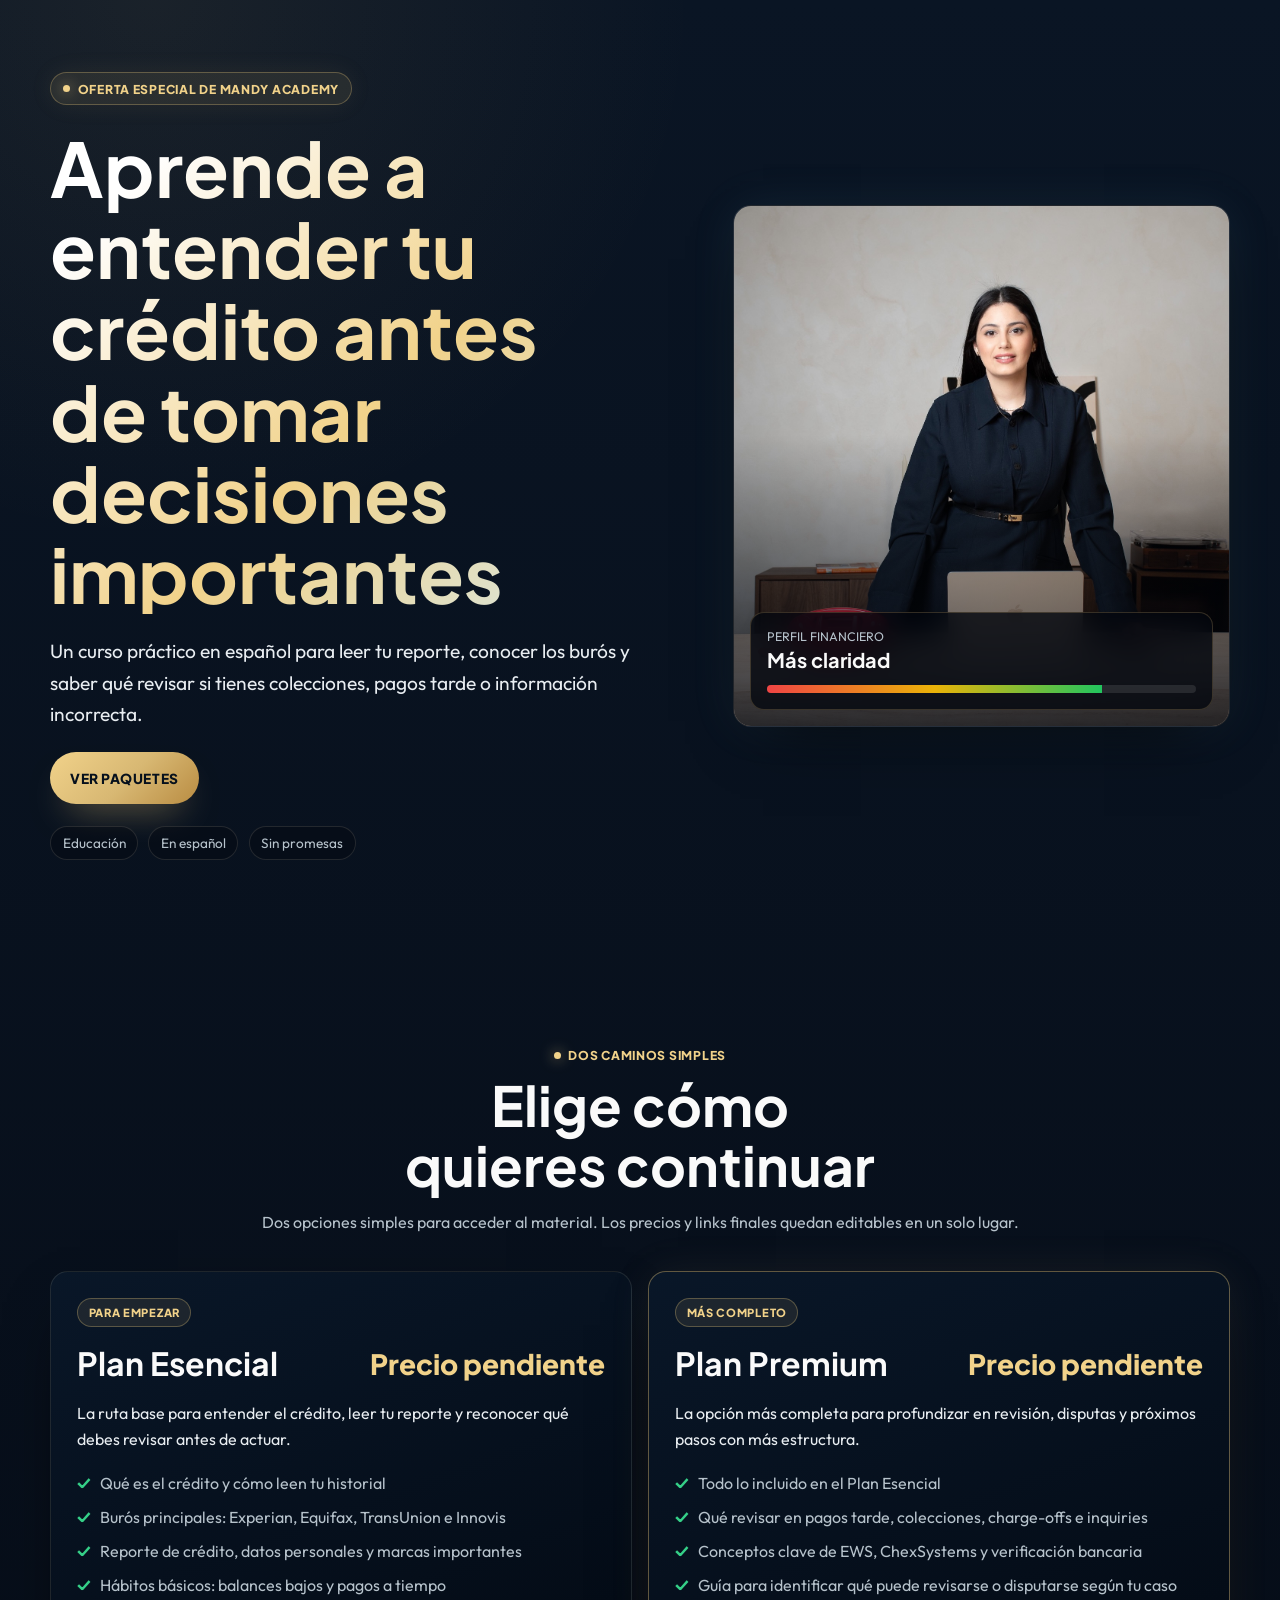
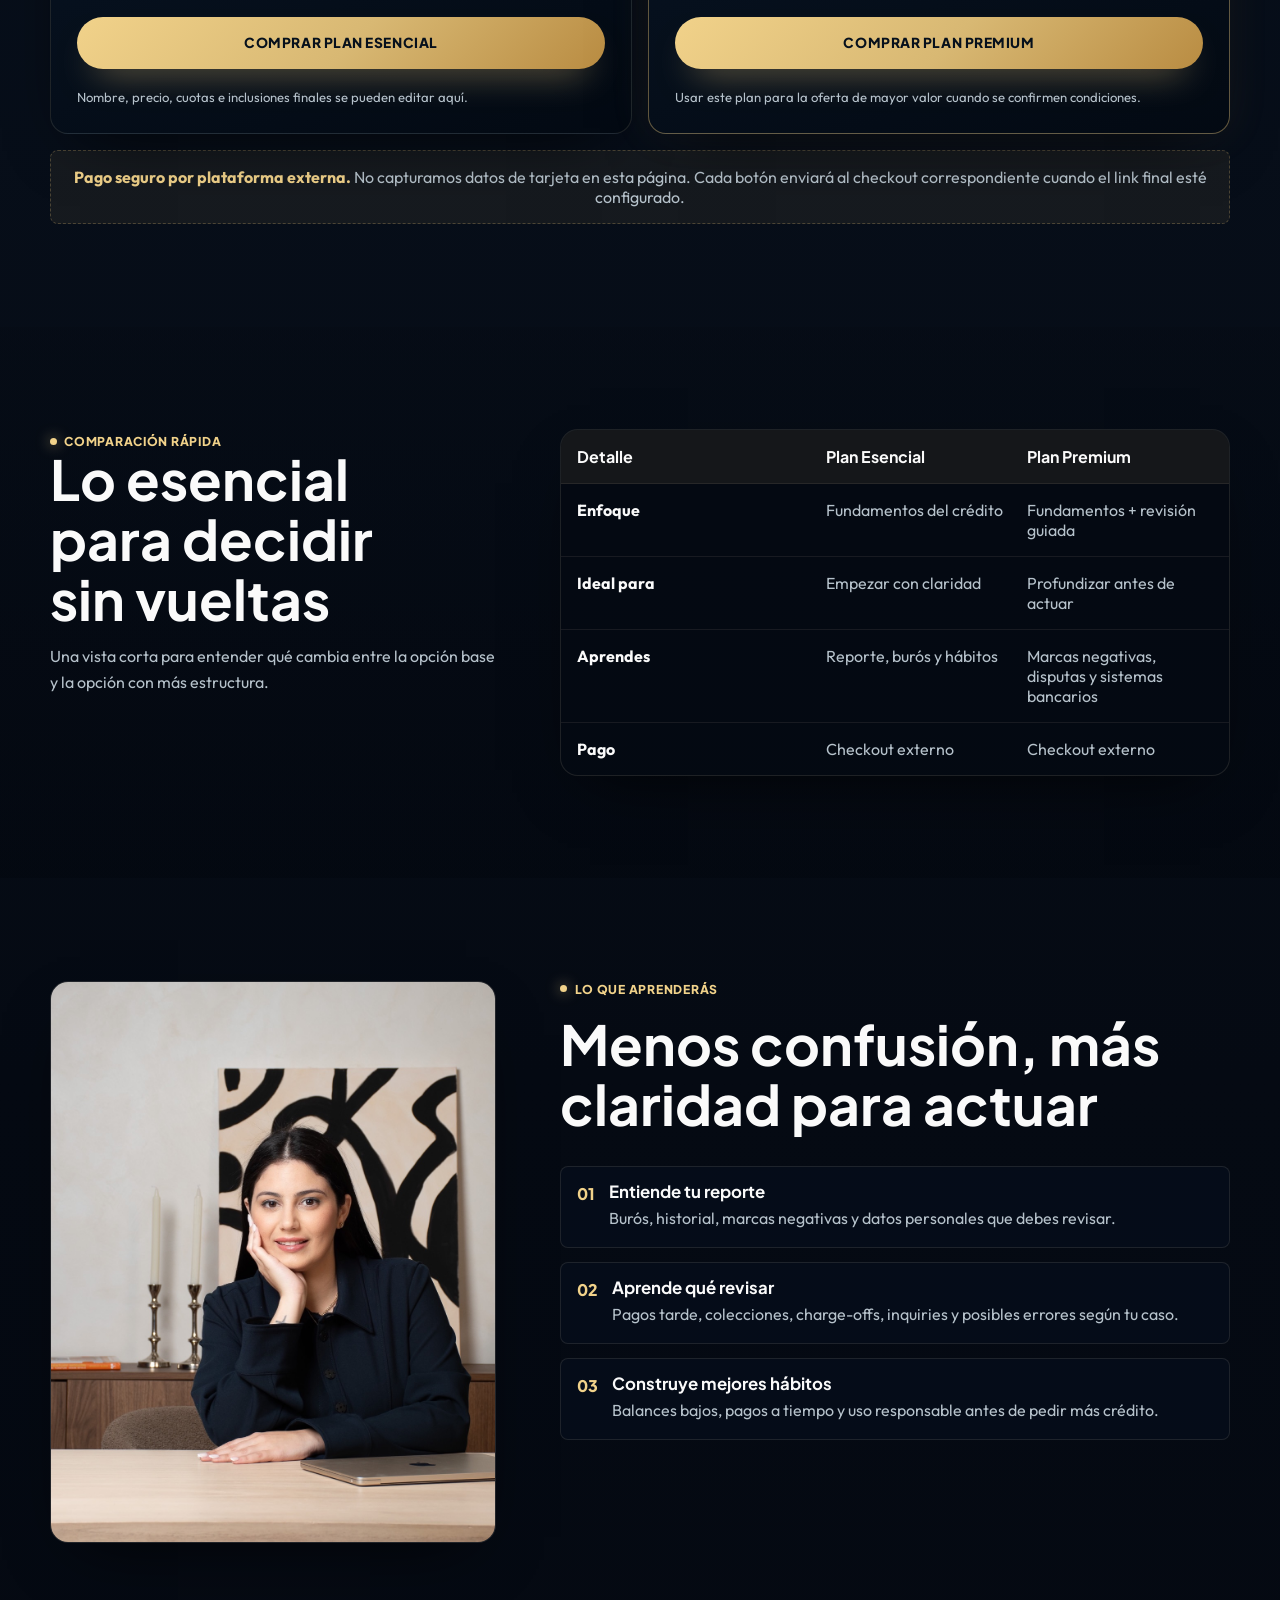
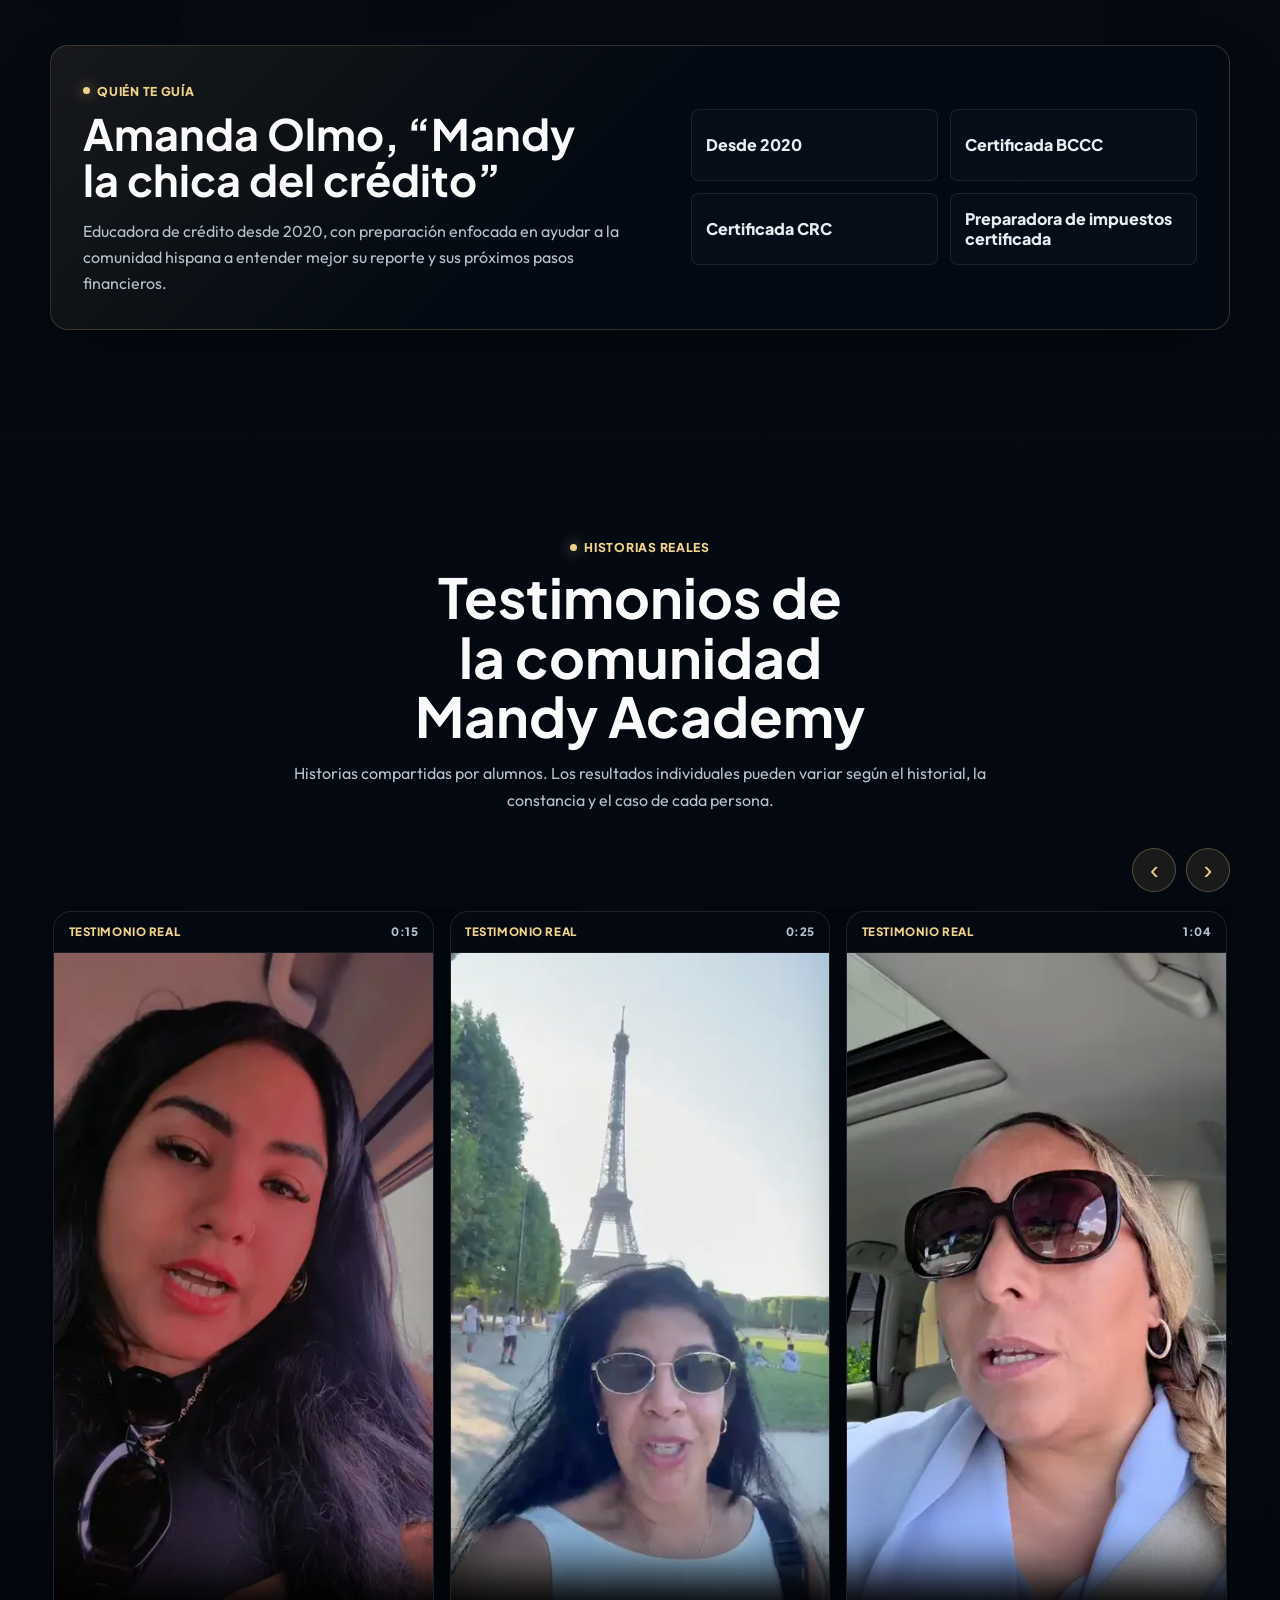
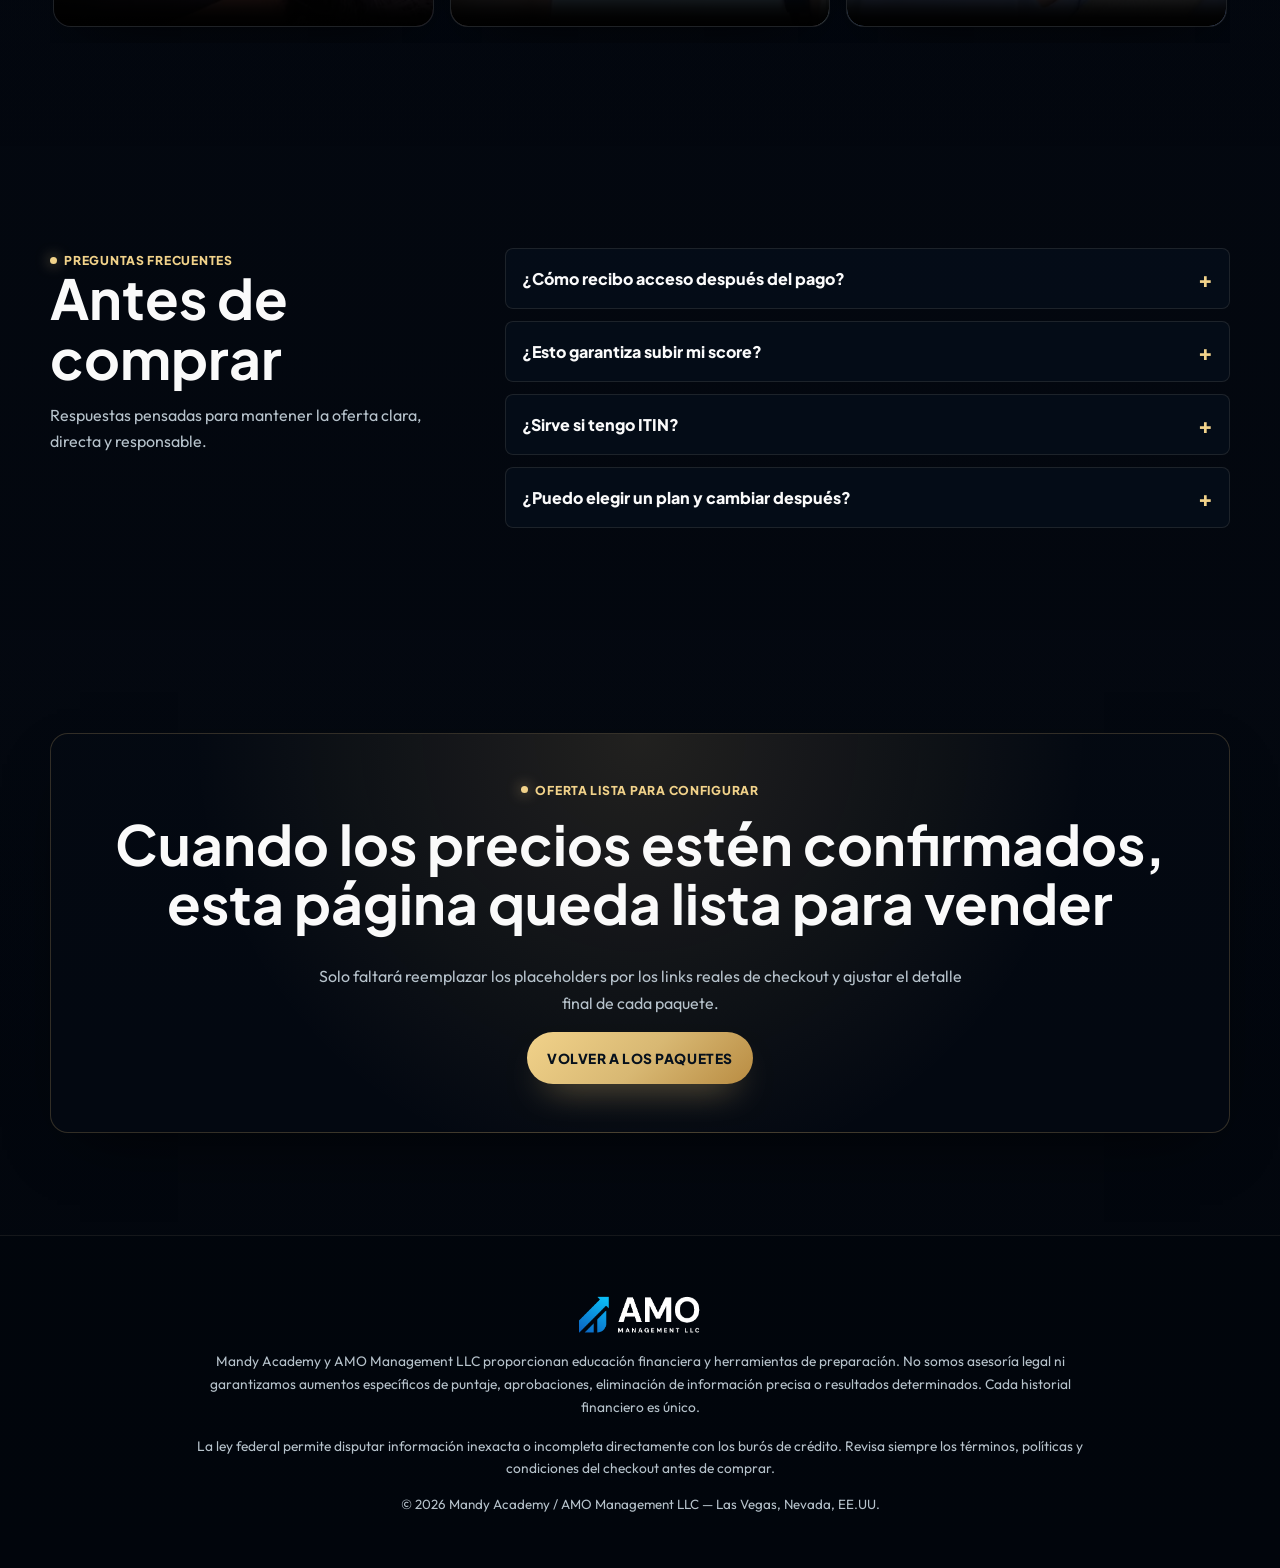
==== index.html @ cd05dd77 "Initial offers landing" ====
<!DOCTYPE html>
<html lang="es">
<head>
  <meta charset="UTF-8">
  <meta name="viewport" content="width=device-width, initial-scale=1.0">
  <title>Amo Ofertas | Paquetes de Mandy Academy</title>
  <meta name="description" content="Aprende a entender tu crédito, leer tu reporte y tomar mejores decisiones antes de actuar con Mandy Academy.">
  <meta name="robots" content="index, follow">
  <meta property="og:title" content="Amo Ofertas | Mandy Academy">
  <meta property="og:description" content="Curso práctico en español para entender reportes, burós y qué revisar en tu crédito.">
  <meta property="og:type" content="website">
  <meta property="og:image" content="assets/hero-real.jpeg">
  <link rel="icon" type="image/png" href="assets/logo.png">
  <link rel="preconnect" href="https://fonts.googleapis.com">
  <link rel="preconnect" href="https://fonts.gstatic.com" crossorigin>
  <link href="https://fonts.googleapis.com/css2?family=Plus+Jakarta+Sans:wght@500;600;700;800&family=Outfit:wght@400;500;600;700&display=swap" rel="stylesheet">
  <link rel="stylesheet" href="css/styles.css">
</head>
<body>
  <main id="top">
    <section class="hero-section" aria-labelledby="hero-title">
      <div class="hero-bg" aria-hidden="true"></div>
      <div class="container hero-grid">
        <div class="hero-copy">
          <span class="eyebrow">Oferta especial de Mandy Academy</span>
          <h1 id="hero-title">Aprende a entender tu crédito antes de tomar decisiones importantes</h1>
          <p class="hero-lede">
            Un curso práctico en español para leer tu reporte, conocer los burós y saber qué revisar si tienes colecciones, pagos tarde o información incorrecta.
          </p>
          <div class="hero-actions">
            <button class="btn btn-primary" type="button" data-scroll-offers>Ver paquetes</button>
          </div>
          <ul class="trust-list" aria-label="Puntos de confianza">
            <li>Educación</li>
            <li>En español</li>
            <li>Sin promesas</li>
          </ul>
        </div>

        <div class="hero-visual" aria-label="Visual principal de Amo Ofertas">
          <img src="assets/hero-real.jpeg" alt="Imagen principal de Amo Ofertas" width="1920" height="1080" decoding="async" fetchpriority="high">
          <div class="score-card" aria-hidden="true">
            <span>Perfil financiero</span>
            <strong>Más claridad</strong>
            <div class="score-meter"><span></span></div>
          </div>
        </div>
      </div>
    </section>

    <section class="offers-section" id="paquetes" aria-labelledby="offers-title">
      <div class="container">
        <div class="section-heading">
          <span class="section-tag">Dos caminos simples</span>
          <h2 id="offers-title">Elige cómo quieres continuar</h2>
          <p>Dos opciones simples para acceder al material. Los precios y links finales quedan editables en un solo lugar.</p>
        </div>

        <div class="offer-grid" id="offer-grid" aria-live="polite"></div>

        <div class="checkout-note" role="note">
          <strong>Pago seguro por plataforma externa.</strong>
          No capturamos datos de tarjeta en esta página. Cada botón enviará al checkout correspondiente cuando el link final esté configurado.
        </div>
      </div>
    </section>

    <section class="comparison-section" aria-labelledby="comparison-title">
      <div class="container comparison-grid">
        <div>
          <span class="section-tag">Comparación rápida</span>
          <h2 id="comparison-title">Lo esencial para decidir sin vueltas</h2>
          <p>
            Una vista corta para entender qué cambia entre la opción base y la opción con más estructura.
          </p>
        </div>
        <div class="comparison-card" id="comparison-card"></div>
      </div>
    </section>

    <section class="benefits-section" aria-labelledby="benefits-title">
      <div class="container benefits-grid">
        <div class="benefits-media">
          <img src="assets/support-real.jpeg" alt="Imagen de apoyo para la experiencia de Mandy Academy" width="1920" height="1080" loading="lazy" decoding="async">
        </div>
        <div class="benefits-copy">
          <span class="section-tag">Lo que aprenderás</span>
          <h2 id="benefits-title">Menos confusión, más claridad para actuar</h2>
          <div class="benefit-list">
            <article>
              <span>01</span>
              <h3>Entiende tu reporte</h3>
              <p>Burós, historial, marcas negativas y datos personales que debes revisar.</p>
            </article>
            <article>
              <span>02</span>
              <h3>Aprende qué revisar</h3>
              <p>Pagos tarde, colecciones, charge-offs, inquiries y posibles errores según tu caso.</p>
            </article>
            <article>
              <span>03</span>
              <h3>Construye mejores hábitos</h3>
              <p>Balances bajos, pagos a tiempo y uso responsable antes de pedir más crédito.</p>
            </article>
          </div>
        </div>
      </div>
    </section>

    <section class="authority-section" aria-labelledby="authority-title">
      <div class="container authority-card">
        <div>
          <span class="section-tag">Quién te guía</span>
          <h2 id="authority-title">Amanda Olmo, “Mandy la chica del crédito”</h2>
          <p>Educadora de crédito desde 2020, con preparación enfocada en ayudar a la comunidad hispana a entender mejor su reporte y sus próximos pasos financieros.</p>
        </div>
        <div class="authority-points" aria-label="Credenciales de Amanda Olmo">
          <span>Desde 2020</span>
          <span>Certificada BCCC</span>
          <span>Certificada CRC</span>
          <span>Preparadora de impuestos certificada</span>
        </div>
      </div>
    </section>

    <section class="testimonials-section" id="testimonios" aria-labelledby="testimonials-title">
      <div class="container">
        <div class="section-heading">
          <span class="section-tag">Historias reales</span>
          <h2 id="testimonials-title">Testimonios de la comunidad Mandy Academy</h2>
          <p>Historias compartidas por alumnos. Los resultados individuales pueden variar según el historial, la constancia y el caso de cada persona.</p>
        </div>

        <div class="testimonials-shell">
          <div class="carousel-controls" aria-label="Controles del carrusel de testimonios">
            <button class="carousel-btn" type="button" data-carousel-prev aria-label="Testimonio anterior">‹</button>
            <button class="carousel-btn" type="button" data-carousel-next aria-label="Testimonio siguiente">›</button>
          </div>

          <div class="video-carousel" data-video-carousel tabindex="0" aria-label="Carrusel de testimonios en video">
            <article class="video-card">
              <div class="video-meta">
                <span>Testimonio real</span>
                <small>0:15</small>
              </div>
              <video data-testimonial-video controls playsinline preload="none" poster="assets/testimonio-horizontal.webp" aria-label="Reproducir testimonio real de Mandy Academy">
                <source src="assets/testimonio-horizontal.mp4" type="video/mp4">
              </video>
            </article>

            <article class="video-card">
              <div class="video-meta">
                <span>Testimonio real</span>
                <small>0:25</small>
              </div>
              <video data-testimonial-video controls playsinline preload="none" poster="assets/testimonio-vertical-1.webp" aria-label="Reproducir testimonio real de Mandy Academy">
                <source src="assets/testimonio-vertical-1.mp4" type="video/mp4">
              </video>
            </article>

            <article class="video-card">
              <div class="video-meta">
                <span>Testimonio real</span>
                <small>1:04</small>
              </div>
              <video data-testimonial-video controls playsinline preload="none" poster="assets/testimonio-vertical-2.webp" aria-label="Reproducir testimonio real de Mandy Academy">
                <source src="assets/testimonio-vertical-2.mp4" type="video/mp4">
              </video>
            </article>

            <article class="video-card">
              <div class="video-meta">
                <span>Testimonio real</span>
                <small>1:01</small>
              </div>
              <video data-testimonial-video controls playsinline preload="none" poster="assets/testimonio-curso-basico.jpg" aria-label="Reproducir testimonio real de Mandy Academy">
                <source src="assets/testimonio-curso-basico.mp4" type="video/mp4">
              </video>
            </article>
          </div>
        </div>
      </div>
    </section>

    <section class="faq-section" aria-labelledby="faq-title">
      <div class="container faq-grid">
        <div>
          <span class="section-tag">Preguntas frecuentes</span>
          <h2 id="faq-title">Antes de comprar</h2>
          <p>Respuestas pensadas para mantener la oferta clara, directa y responsable.</p>
        </div>

        <div class="accordion" id="faq-accordion">
          <article class="accordion-item">
            <button class="accordion-trigger" type="button" aria-expanded="false">
              ¿Cómo recibo acceso después del pago?
              <span aria-hidden="true">+</span>
            </button>
            <div class="accordion-panel">
              <p>El checkout externo debe entregar las instrucciones de acceso o activar el flujo de seguimiento configurado por el equipo de Mandy Academy.</p>
            </div>
          </article>

          <article class="accordion-item">
            <button class="accordion-trigger" type="button" aria-expanded="false">
              ¿Esto garantiza subir mi score?
              <span aria-hidden="true">+</span>
            </button>
            <div class="accordion-panel">
              <p>No. Mandy Academy ofrece educación financiera y herramientas de preparación. No se garantizan aumentos de puntaje ni resultados específicos.</p>
            </div>
          </article>

          <article class="accordion-item">
            <button class="accordion-trigger" type="button" aria-expanded="false">
              ¿Sirve si tengo ITIN?
              <span aria-hidden="true">+</span>
            </button>
            <div class="accordion-panel">
              <p>El contenido puede orientar a personas que usan ITIN o están construyendo historial, siempre desde una perspectiva educativa y según su situación individual.</p>
            </div>
          </article>

          <article class="accordion-item">
            <button class="accordion-trigger" type="button" aria-expanded="false">
              ¿Puedo elegir un plan y cambiar después?
              <span aria-hidden="true">+</span>
            </button>
            <div class="accordion-panel">
              <p>La política final dependerá de las condiciones comerciales que defina Mandy Academy para cada paquete y checkout.</p>
            </div>
          </article>
        </div>
      </div>
    </section>

    <section class="final-cta-section" aria-labelledby="final-cta-title">
      <div class="container final-cta-card">
        <span class="section-tag">Oferta lista para configurar</span>
        <h2 id="final-cta-title">Cuando los precios estén confirmados, esta página queda lista para vender</h2>
        <p>Solo faltará reemplazar los placeholders por los links reales de checkout y ajustar el detalle final de cada paquete.</p>
        <button class="btn btn-primary" type="button" data-scroll-offers>Volver a los paquetes</button>
      </div>
    </section>
  </main>

  <footer class="site-footer">
    <div class="container footer-grid">
      <img src="assets/logo.png" alt="Mandy Academy" width="120" height="42">
      <p>
        Mandy Academy y AMO Management LLC proporcionan educación financiera y herramientas de preparación. No somos asesoría legal ni garantizamos aumentos específicos de puntaje, aprobaciones, eliminación de información precisa o resultados determinados. Cada historial financiero es único.
      </p>
      <p>
        La ley federal permite disputar información inexacta o incompleta directamente con los burós de crédito. Revisa siempre los términos, políticas y condiciones del checkout antes de comprar.
      </p>
      <small>© 2026 Mandy Academy / AMO Management LLC — Las Vegas, Nevada, EE.UU.</small>
    </div>
  </footer>

  <div class="toast" id="checkout-toast" role="status" aria-live="polite" hidden></div>

  <div class="sticky-cta" aria-label="Acceso rapido a paquetes">
    <button class="btn btn-primary" type="button" data-scroll-offers>Ver paquetes</button>
  </div>

  <script src="js/app.js"></script>
</body>
</html>
---- css/styles.css ----
:root {
  --bg-deep: #050a13;
  --bg-darker: #02060d;
  --bg-warm: #0a1524;
  --card: rgba(7, 16, 29, 0.76);
  --card-strong: rgba(5, 10, 19, 0.92);
  --line: rgba(245, 230, 200, 0.11);
  --line-strong: rgba(216, 184, 115, 0.33);
  --gold: #d8b873;
  --gold-bright: #f1d28a;
  --cyan: #8fd8e8;
  --green: #35d088;
  --text: #fafafa;
  --muted: #b6c2cb;
  --soft: #e8edf1;
  --danger: #ef4444;
  --font-headings: "Plus Jakarta Sans", sans-serif;
  --font-body: "Outfit", "Plus Jakarta Sans", sans-serif;
  --shadow: 0 24px 64px -30px rgba(0, 0, 0, 0.86);
  --radius: 8px;
  --radius-lg: 18px;
}

*,
*::before,
*::after {
  box-sizing: border-box;
}

html {
  scroll-behavior: smooth;
  background: var(--bg-deep);
  color: var(--text);
  font-family: var(--font-body);
}

body {
  margin: 0;
  overflow-x: hidden;
  background:
    radial-gradient(circle at 12% 0%, rgba(216, 184, 115, 0.08), transparent 34rem),
    linear-gradient(180deg, var(--bg-warm) 0%, var(--bg-deep) 42%, var(--bg-darker) 100%);
}

body::before {
  content: "";
  position: fixed;
  inset: 0;
  z-index: -2;
  background-image:
    linear-gradient(rgba(245, 230, 200, 0.018) 1px, transparent 1px),
    linear-gradient(90deg, rgba(245, 230, 200, 0.012) 1px, transparent 1px);
  background-size: 56px 56px;
  opacity: 0.42;
  pointer-events: none;
}

img,
video {
  max-width: 100%;
}

img {
  display: block;
}

button,
a {
  -webkit-tap-highlight-color: transparent;
}

a {
  color: inherit;
  text-decoration: none;
}

p {
  color: var(--muted);
  line-height: 1.65;
  margin: 0;
}

h1,
h2,
h3 {
  font-family: var(--font-headings);
  letter-spacing: 0;
  line-height: 1.08;
  margin: 0;
  text-wrap: balance;
}

.container {
  width: min(100% - 2rem, 1180px);
  margin-inline: auto;
}

.hero-section {
  position: relative;
  min-height: 100svh;
  display: grid;
  align-items: center;
  padding: 4.5rem 0 5rem;
  overflow: hidden;
}

.hero-bg {
  position: absolute;
  inset: 0;
  z-index: -1;
  background:
    radial-gradient(circle at 22% 20%, rgba(46, 110, 145, 0.28), transparent 30rem),
    radial-gradient(circle at 84% 22%, rgba(216, 184, 115, 0.18), transparent 28rem),
    radial-gradient(circle at 55% 80%, rgba(143, 216, 232, 0.12), transparent 34rem);
}

.hero-grid {
  display: grid;
  grid-template-columns: minmax(0, 0.95fr) minmax(340px, 0.78fr);
  gap: clamp(2rem, 6vw, 5rem);
  align-items: center;
  min-width: 0;
}

.hero-copy {
  display: grid;
  gap: 1.35rem;
  min-width: 0;
}

.eyebrow,
.section-tag {
  color: var(--gold-bright);
  display: inline-flex;
  width: fit-content;
  align-items: center;
  gap: 0.45rem;
  font-family: var(--font-headings);
  font-size: 0.76rem;
  font-weight: 800;
  letter-spacing: 0.06em;
  text-transform: uppercase;
}

.eyebrow {
  padding: 0.48rem 0.78rem;
  border: 1px solid var(--line-strong);
  border-radius: 999px;
  background: rgba(216, 184, 115, 0.1);
  box-shadow: 0 0 24px rgba(216, 184, 115, 0.08);
}

.eyebrow::before,
.section-tag::before {
  content: "";
  width: 7px;
  height: 7px;
  border-radius: 50%;
  background: var(--gold-bright);
  box-shadow: 0 0 14px rgba(241, 210, 138, 0.75);
}

.hero-copy h1 {
  max-width: 840px;
  font-size: clamp(2.35rem, 6.15vw, 4.7rem);
  background: linear-gradient(135deg, #fff 12%, var(--gold-bright) 55%, #d5e9ed 100%);
  -webkit-background-clip: text;
  background-clip: text;
  color: transparent;
}

.hero-lede {
  max-width: 680px;
  color: var(--soft);
  font-size: clamp(1.02rem, 2vw, 1.2rem);
}

.hero-actions,
.offer-actions {
  display: flex;
  flex-wrap: wrap;
  gap: 0.85rem;
}

.btn {
  display: inline-flex;
  min-height: 52px;
  align-items: center;
  justify-content: center;
  gap: 0.6rem;
  border-radius: 999px;
  cursor: pointer;
  font-family: var(--font-headings);
  font-size: 0.86rem;
  font-weight: 800;
  letter-spacing: 0.04em;
  padding: 0.85rem 1.25rem;
  text-align: center;
  text-transform: uppercase;
  transition: transform 0.2s ease, border-color 0.2s ease, box-shadow 0.2s ease, background 0.2s ease;
}

.btn:hover {
  transform: translateY(-2px);
}

.btn-primary {
  border: 0;
  background: linear-gradient(135deg, var(--gold-bright), var(--gold) 52%, #b98c42);
  color: #06101c;
  box-shadow: 0 18px 36px -18px rgba(216, 184, 115, 0.72);
}

.btn-secondary {
  border: 1px solid rgba(143, 216, 232, 0.3);
  background: rgba(143, 216, 232, 0.07);
  color: var(--text);
}

.trust-list {
  display: flex;
  flex-wrap: wrap;
  gap: 0.65rem;
  margin: 0;
  padding: 0;
  list-style: none;
}

.trust-list li {
  border: 1px solid rgba(245, 230, 200, 0.12);
  border-radius: 999px;
  background: rgba(5, 10, 19, 0.46);
  color: var(--muted);
  font-size: 0.85rem;
  padding: 0.45rem 0.72rem;
}

.hero-visual {
  position: relative;
  min-height: 520px;
  overflow: hidden;
  border: 1px solid rgba(245, 230, 200, 0.12);
  border-radius: var(--radius-lg);
  background: linear-gradient(160deg, rgba(10, 24, 42, 0.95), rgba(3, 9, 18, 0.98));
  box-shadow: var(--shadow), 0 0 48px rgba(143, 216, 232, 0.08);
}

.hero-visual::before {
  content: "";
  position: absolute;
  inset: -1px;
  background: linear-gradient(180deg, transparent 44%, rgba(2, 6, 13, 0.82));
  z-index: 1;
  pointer-events: none;
}

.hero-visual img {
  width: 100%;
  height: 100%;
  min-height: 520px;
  object-fit: cover;
  object-position: center;
}

.score-card {
  position: absolute;
  left: 1rem;
  right: 1rem;
  bottom: 1rem;
  z-index: 2;
  padding: 1rem;
  border: 1px solid rgba(216, 184, 115, 0.22);
  border-radius: 14px;
  background: rgba(2, 6, 13, 0.78);
  backdrop-filter: blur(14px);
}

.score-card span {
  display: block;
  color: var(--muted);
  font-size: 0.78rem;
  text-transform: uppercase;
}

.score-card strong {
  display: block;
  margin-top: 0.2rem;
  color: var(--text);
  font-family: var(--font-headings);
  font-size: 1.25rem;
}

.score-meter {
  height: 8px;
  margin-top: 0.8rem;
  overflow: hidden;
  border-radius: 999px;
  background: rgba(255, 255, 255, 0.1);
}

.score-meter span {
  width: 78%;
  height: 100%;
  background: linear-gradient(90deg, #ef4444, #eab308, #22c55e);
}

section {
  padding: clamp(4rem, 8vw, 6.5rem) 0;
}

.section-heading {
  max-width: 760px;
  margin: 0 auto 2.2rem;
  text-align: center;
}

.section-heading .section-tag {
  margin: 0 auto 0.75rem;
}

.section-heading h2,
.comparison-grid h2,
.benefits-copy h2,
.faq-grid h2,
.final-cta-card h2 {
  font-size: clamp(2rem, 4.6vw, 3.45rem);
  margin-bottom: 0.9rem;
}

.offer-grid {
  display: grid;
  grid-template-columns: repeat(2, minmax(0, 1fr));
  gap: 1rem;
  align-items: stretch;
}

.offer-card {
  position: relative;
  display: flex;
  min-width: 0;
  flex-direction: column;
  gap: 1.2rem;
  padding: clamp(1.15rem, 3vw, 1.65rem);
  border: 1px solid var(--line);
  border-radius: var(--radius-lg);
  background: linear-gradient(160deg, rgba(10, 24, 42, 0.9), rgba(3, 9, 18, 0.92));
  box-shadow: var(--shadow);
}

.offer-card.is-featured {
  border-color: rgba(216, 184, 115, 0.44);
  box-shadow: var(--shadow), 0 0 44px rgba(216, 184, 115, 0.08);
}

.offer-badge {
  width: fit-content;
  border: 1px solid var(--line-strong);
  border-radius: 999px;
  background: rgba(216, 184, 115, 0.1);
  color: var(--gold-bright);
  font-family: var(--font-headings);
  font-size: 0.7rem;
  font-weight: 800;
  letter-spacing: 0.06em;
  padding: 0.4rem 0.65rem;
  text-transform: uppercase;
}

.offer-title-row {
  display: flex;
  align-items: flex-start;
  justify-content: space-between;
  gap: 1rem;
}

.offer-title-row h3 {
  font-size: clamp(1.5rem, 3vw, 2rem);
}

.offer-price {
  color: var(--gold-bright);
  font-family: var(--font-headings);
  font-size: clamp(1.3rem, 3vw, 1.75rem);
  font-weight: 800;
  text-align: right;
  white-space: nowrap;
}

.offer-description {
  color: var(--soft);
}

.offer-features {
  display: grid;
  gap: 0.68rem;
  margin: 0;
  padding: 0;
  list-style: none;
}

.offer-features li {
  display: flex;
  gap: 0.55rem;
  color: var(--muted);
  line-height: 1.45;
}

.offer-features li::before {
  content: "✓";
  color: var(--green);
  font-weight: 800;
}

.offer-card .btn {
  width: 100%;
  margin-top: auto;
}

.offer-small {
  color: var(--muted);
  font-size: 0.82rem;
  line-height: 1.45;
}

.checkout-note {
  margin-top: 1rem;
  padding: 1rem;
  border: 1px dashed rgba(216, 184, 115, 0.28);
  border-radius: var(--radius);
  background: rgba(216, 184, 115, 0.07);
  color: var(--muted);
  text-align: center;
}

.checkout-note strong {
  color: var(--gold-bright);
}

.comparison-section,
.testimonials-section,
.final-cta-section {
  background: linear-gradient(180deg, rgba(5, 10, 19, 0.35), rgba(2, 6, 13, 0.48));
}

.comparison-grid,
.benefits-grid,
.faq-grid {
  display: grid;
  grid-template-columns: minmax(0, 0.8fr) minmax(0, 1.2fr);
  gap: clamp(1.5rem, 5vw, 4rem);
  align-items: start;
}

.comparison-card {
  overflow: hidden;
  border: 1px solid var(--line);
  border-radius: var(--radius-lg);
  background: rgba(5, 10, 19, 0.78);
  box-shadow: var(--shadow);
}

.comparison-row {
  display: grid;
  grid-template-columns: 1fr 0.8fr 0.8fr;
  gap: 1rem;
  padding: 1rem;
  border-bottom: 1px solid rgba(245, 230, 200, 0.08);
  color: var(--muted);
}

.comparison-row:last-child {
  border-bottom: 0;
}

.comparison-row strong {
  color: var(--text);
}

.comparison-row.is-head {
  background: rgba(216, 184, 115, 0.08);
  color: var(--gold-bright);
  font-family: var(--font-headings);
  font-weight: 800;
}

.benefits-media {
  overflow: hidden;
  border: 1px solid rgba(245, 230, 200, 0.12);
  border-radius: var(--radius-lg);
  box-shadow: var(--shadow);
}

.benefits-media img {
  width: 100%;
  height: 560px;
  object-fit: cover;
}

.benefits-copy {
  display: grid;
  gap: 1.1rem;
}

.benefit-list {
  display: grid;
  gap: 0.85rem;
}

.benefit-list article {
  display: grid;
  grid-template-columns: auto 1fr;
  gap: 0.25rem 0.85rem;
  padding: 1rem;
  border: 1px solid rgba(245, 230, 200, 0.1);
  border-radius: var(--radius);
  background: rgba(7, 16, 29, 0.62);
}

.benefit-list span {
  grid-row: span 2;
  color: var(--gold-bright);
  font-family: var(--font-headings);
  font-weight: 800;
}

.benefit-list h3 {
  font-size: 1.05rem;
}

.authority-section {
  padding-top: 0;
}

.authority-card {
  display: grid;
  grid-template-columns: minmax(0, 1.05fr) minmax(280px, 0.95fr);
  gap: clamp(1.2rem, 4vw, 3rem);
  align-items: center;
  padding: clamp(1.2rem, 4vw, 2rem);
  border: 1px solid rgba(216, 184, 115, 0.22);
  border-radius: var(--radius-lg);
  background:
    linear-gradient(135deg, rgba(216, 184, 115, 0.09), transparent 46%),
    rgba(5, 10, 19, 0.76);
  box-shadow: var(--shadow);
}

.authority-card h2 {
  margin: 0.75rem 0 0.85rem;
  font-size: clamp(1.65rem, 3.6vw, 2.7rem);
}

.authority-points {
  display: grid;
  grid-template-columns: repeat(2, minmax(0, 1fr));
  gap: 0.75rem;
}

.authority-points span {
  min-height: 72px;
  display: flex;
  align-items: center;
  border: 1px solid rgba(245, 230, 200, 0.1);
  border-radius: var(--radius);
  background: rgba(7, 16, 29, 0.64);
  color: var(--soft);
  font-family: var(--font-headings);
  font-weight: 800;
  line-height: 1.25;
  padding: 0.9rem;
}

.testimonials-shell {
  position: relative;
}

.carousel-controls {
  display: flex;
  justify-content: flex-end;
  gap: 0.6rem;
  margin-bottom: 0.9rem;
}

.carousel-btn {
  width: 44px;
  height: 44px;
  border: 1px solid var(--line-strong);
  border-radius: 999px;
  background: rgba(216, 184, 115, 0.1);
  color: var(--gold-bright);
  cursor: pointer;
  font-size: 1.65rem;
  line-height: 1;
  transition: transform 0.2s ease, background 0.2s ease;
}

.carousel-btn:hover {
  transform: translateY(-2px);
  background: rgba(216, 184, 115, 0.18);
}

.video-carousel {
  display: flex;
  gap: 1rem;
  overflow-x: auto;
  overscroll-behavior-x: contain;
  padding: 0.25rem 0.2rem 1rem;
  scroll-padding-inline: 0.2rem;
  scroll-snap-type: x mandatory;
  scrollbar-color: rgba(216, 184, 115, 0.55) rgba(255, 255, 255, 0.08);
  scrollbar-width: thin;
}

.video-carousel::-webkit-scrollbar {
  height: 8px;
}

.video-carousel::-webkit-scrollbar-track {
  border-radius: 999px;
  background: rgba(255, 255, 255, 0.08);
}

.video-carousel::-webkit-scrollbar-thumb {
  border-radius: 999px;
  background: rgba(216, 184, 115, 0.55);
}

.video-card {
  flex: 0 0 min(78vw, 340px);
  overflow: hidden;
  border: 1px solid rgba(245, 230, 200, 0.11);
  border-radius: var(--radius-lg);
  background: var(--card-strong);
  box-shadow: var(--shadow);
  scroll-snap-align: start;
}

.video-meta {
  display: flex;
  justify-content: space-between;
  gap: 0.75rem;
  padding: 0.8rem 0.9rem;
  border-bottom: 1px solid rgba(245, 230, 200, 0.08);
  color: var(--gold-bright);
  font-family: var(--font-headings);
  font-size: 0.72rem;
  font-weight: 800;
  letter-spacing: 0.05em;
  text-transform: uppercase;
}

.video-meta small {
  color: var(--muted);
  font: inherit;
}

.video-card video {
  display: block;
  width: 100%;
  aspect-ratio: 9 / 16;
  background: #020711;
  object-fit: cover;
}

.faq-grid {
  grid-template-columns: minmax(0, 0.7fr) minmax(0, 1.3fr);
}

.accordion {
  display: grid;
  gap: 0.75rem;
}

.accordion-item {
  overflow: hidden;
  border: 1px solid rgba(245, 230, 200, 0.1);
  border-radius: var(--radius);
  background: rgba(7, 16, 29, 0.68);
}

.accordion-trigger {
  display: flex;
  width: 100%;
  align-items: center;
  justify-content: space-between;
  gap: 1rem;
  border: 0;
  background: transparent;
  color: var(--text);
  cursor: pointer;
  font-family: var(--font-headings);
  font-size: 1rem;
  font-weight: 800;
  padding: 1rem;
  text-align: left;
}

.accordion-trigger span {
  color: var(--gold-bright);
  font-size: 1.35rem;
  transition: transform 0.2s ease;
}

.accordion-trigger[aria-expanded="true"] span {
  transform: rotate(45deg);
}

.accordion-panel {
  display: grid;
  grid-template-rows: 0fr;
  transition: grid-template-rows 0.25s ease;
}

.accordion-panel p {
  min-height: 0;
  overflow: hidden;
  padding: 0 1rem;
}

.accordion-trigger[aria-expanded="true"] + .accordion-panel {
  grid-template-rows: 1fr;
}

.accordion-trigger[aria-expanded="true"] + .accordion-panel p {
  padding-bottom: 1rem;
}

.final-cta-card {
  display: grid;
  justify-items: center;
  gap: 1rem;
  padding: clamp(1.5rem, 5vw, 3rem);
  border: 1px solid rgba(216, 184, 115, 0.22);
  border-radius: var(--radius-lg);
  background:
    radial-gradient(circle at 50% 0%, rgba(216, 184, 115, 0.14), transparent 28rem),
    rgba(5, 10, 19, 0.74);
  box-shadow: var(--shadow);
  text-align: center;
}

.final-cta-card p {
  max-width: 650px;
}

.site-footer {
  padding: 3.5rem 0;
  border-top: 1px solid rgba(245, 230, 200, 0.08);
  background: rgba(2, 6, 13, 0.92);
}

.footer-grid {
  display: grid;
  justify-items: center;
  gap: 1rem;
  text-align: center;
}

.footer-grid img {
  height: 42px;
  width: auto;
}

.footer-grid p {
  max-width: 920px;
  font-size: 0.86rem;
}

.footer-grid small {
  color: var(--muted);
}

.toast {
  position: fixed;
  right: 1rem;
  bottom: 1rem;
  z-index: 60;
  width: min(360px, calc(100vw - 2rem));
  padding: 1rem;
  border: 1px solid rgba(216, 184, 115, 0.35);
  border-radius: var(--radius);
  background: rgba(2, 6, 13, 0.94);
  box-shadow: var(--shadow);
  color: var(--soft);
}

.sticky-cta {
  position: fixed;
  left: 0;
  right: 0;
  bottom: 0;
  z-index: 28;
  display: none;
  padding: 0.85rem 1rem calc(0.85rem + env(safe-area-inset-bottom));
  background: linear-gradient(0deg, rgba(2, 6, 13, 0.94), rgba(2, 6, 13, 0.58), transparent);
}

.sticky-cta .btn {
  width: min(100%, 440px);
  margin-inline: auto;
}

.btn:focus-visible,
.accordion-trigger:focus-visible,
.carousel-btn:focus-visible,
.video-carousel:focus-visible,
a:focus-visible {
  outline: 2px solid var(--cyan);
  outline-offset: 3px;
}

@media (min-width: 941px) {
  .video-card {
    flex-basis: calc((100% - 2rem) / 3);
  }
}

@media (max-width: 940px) {
  .hero-grid,
  .comparison-grid,
  .benefits-grid,
  .faq-grid,
  .authority-card {
    grid-template-columns: 1fr;
  }

  .hero-section {
    padding-top: 3rem;
  }

  .hero-visual,
  .hero-visual img {
    min-height: 430px;
  }

  .offer-grid {
    grid-template-columns: 1fr;
  }

  .benefits-media img {
    height: 420px;
  }
}

@media (max-width: 680px) {
  .hero-section {
    min-height: 100svh;
    align-items: start;
    padding: 1.25rem 0 2.35rem;
  }

  .hero-grid {
    gap: 0.8rem;
  }

  .hero-copy {
    display: contents;
  }

  .hero-copy .eyebrow {
    order: 1;
    font-size: 0.68rem;
    padding: 0.42rem 0.65rem;
  }

  .hero-copy h1 {
    order: 2;
    max-width: 15.5ch;
    font-size: clamp(1.72rem, 7vw, 1.88rem);
    line-height: 1.07;
    text-wrap: pretty;
  }

  .hero-lede {
    order: 3;
    max-width: 36ch;
    font-size: 0.92rem;
    line-height: 1.48;
  }

  .hero-visual {
    order: 4;
    justify-self: center;
    width: min(48vw, 190px);
    aspect-ratio: 3 / 4;
    min-height: 0;
    border-radius: 16px;
  }

  .hero-actions {
    order: 5;
    width: 100%;
    min-width: 0;
    justify-content: flex-start;
  }

  .trust-list {
    order: 6;
    gap: 0.4rem;
  }

  .trust-list li {
    font-size: 0.75rem;
    padding: 0.36rem 0.55rem;
  }

  .hero-actions .btn,
  .offer-actions .btn {
    width: 100%;
  }

  .hero-actions .btn {
    width: calc(100vw - 4rem);
    max-width: 340px;
  }

  .hero-visual,
  .hero-visual img {
    min-height: 0;
  }

  .hero-visual img {
    height: 100%;
  }

  .score-card {
    display: none;
  }

  .offer-title-row {
    display: grid;
  }

  .offer-price {
    text-align: left;
  }

  .comparison-row {
    grid-template-columns: 1fr;
    gap: 0.35rem;
  }

  .comparison-row.is-head {
    display: none;
  }

  .comparison-row span::before {
    display: block;
    color: var(--gold-bright);
    font-family: var(--font-headings);
    font-size: 0.72rem;
    font-weight: 800;
    letter-spacing: 0.05em;
    margin-bottom: 0.1rem;
    text-transform: uppercase;
  }

  .comparison-row span:nth-child(2)::before {
    content: "Plan Esencial";
  }

  .comparison-row span:nth-child(3)::before {
    content: "Plan Premium";
  }

  .benefits-media img {
    height: 340px;
  }

  .authority-points {
    grid-template-columns: 1fr;
  }

  .carousel-controls {
    display: none;
  }

  .video-carousel {
    margin-inline: -1rem;
    padding-inline: 1rem;
    scroll-padding-inline: 1rem;
  }

  .video-card {
    flex-basis: min(82vw, 360px);
  }

  .sticky-cta.is-visible {
    display: flex;
  }

  .site-footer {
    padding-bottom: 6rem;
  }
}

@media (prefers-reduced-motion: reduce) {
  *,
  *::before,
  *::after {
    scroll-behavior: auto !important;
    transition-duration: 0.001ms !important;
    animation-duration: 0.001ms !important;
  }
}
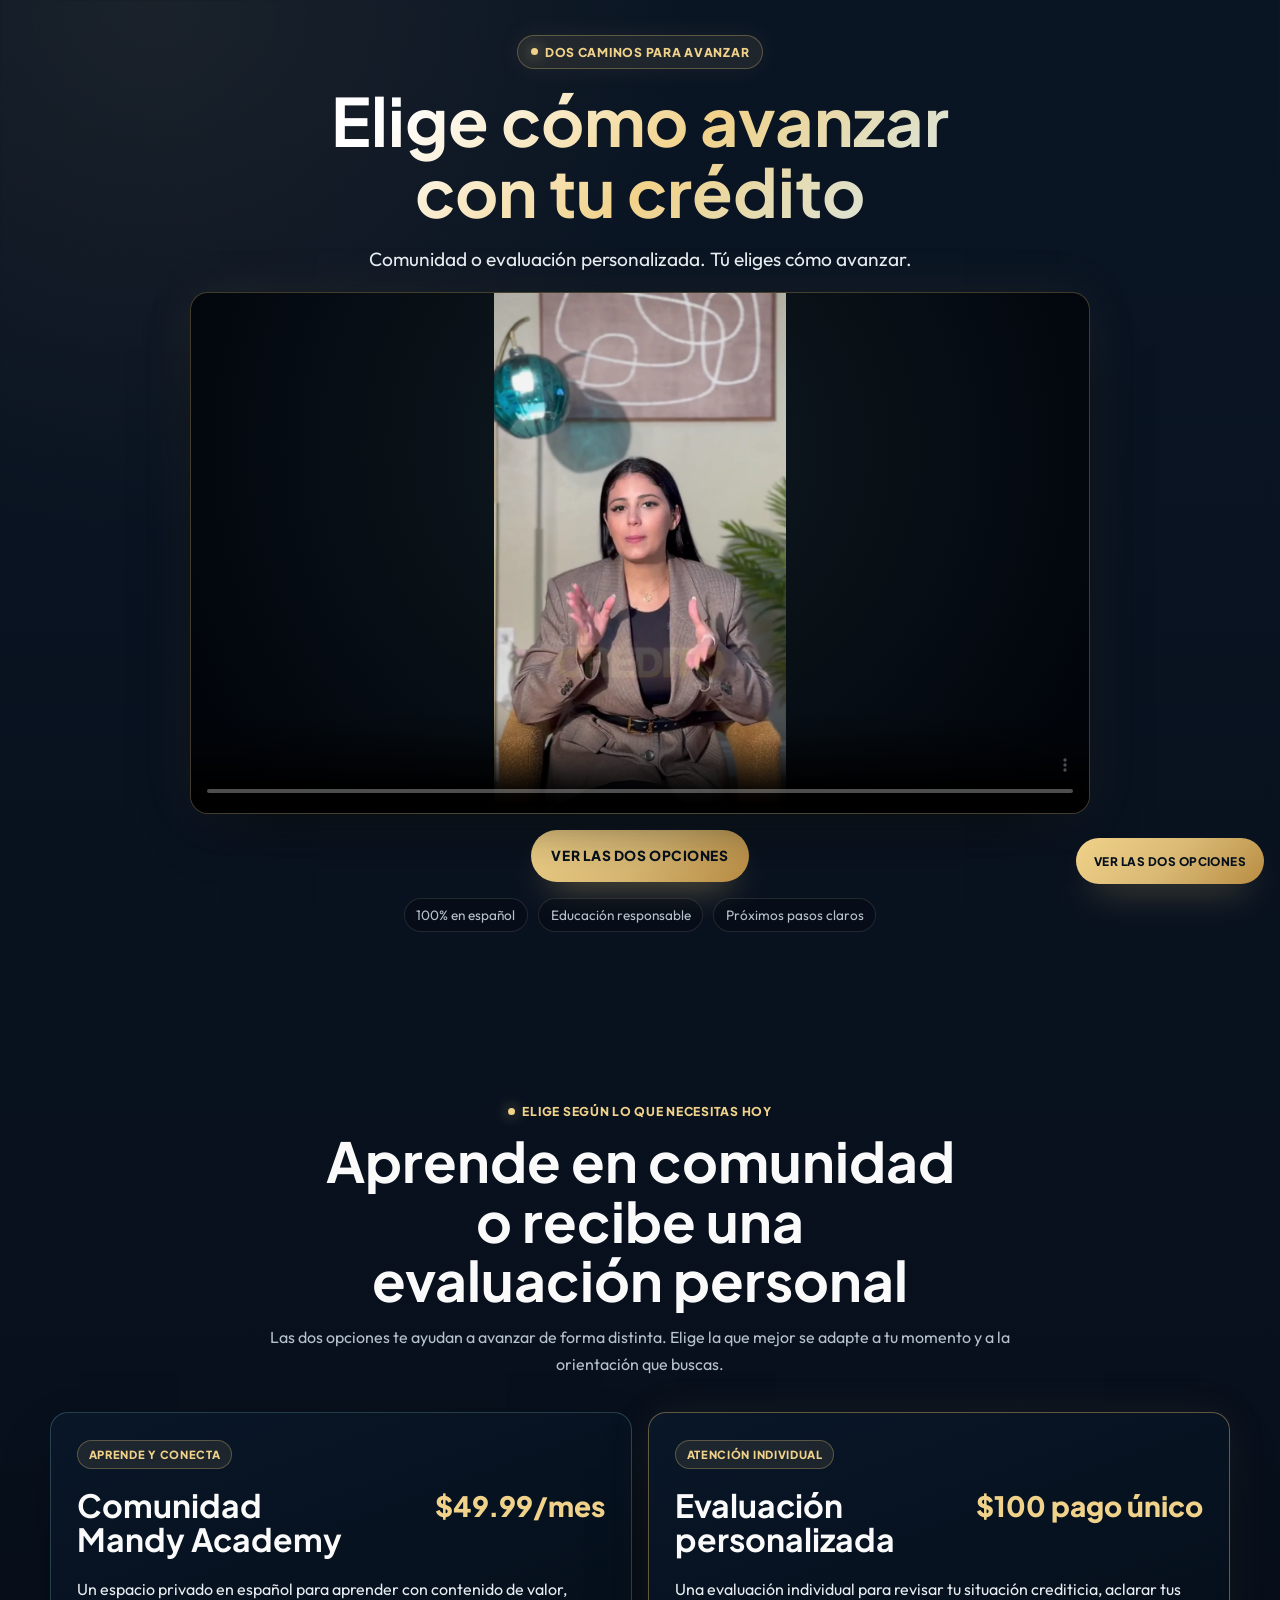
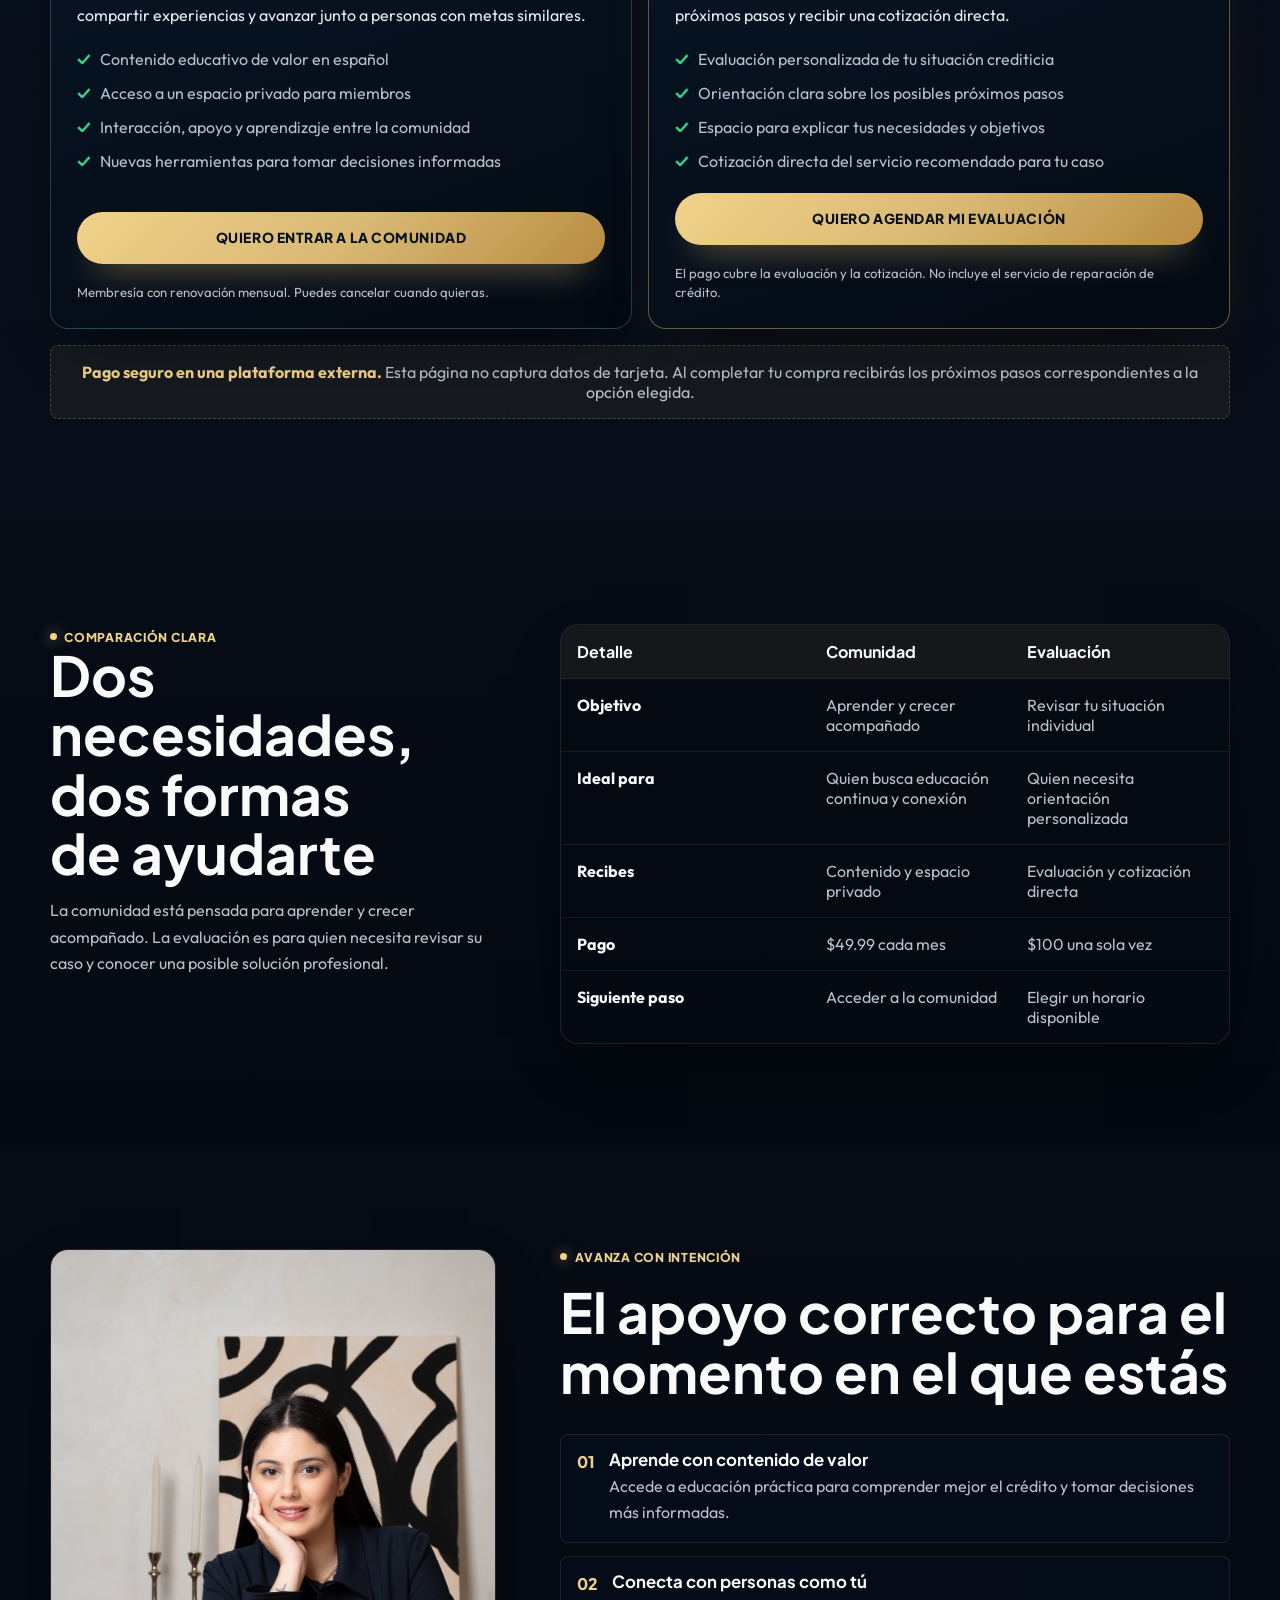
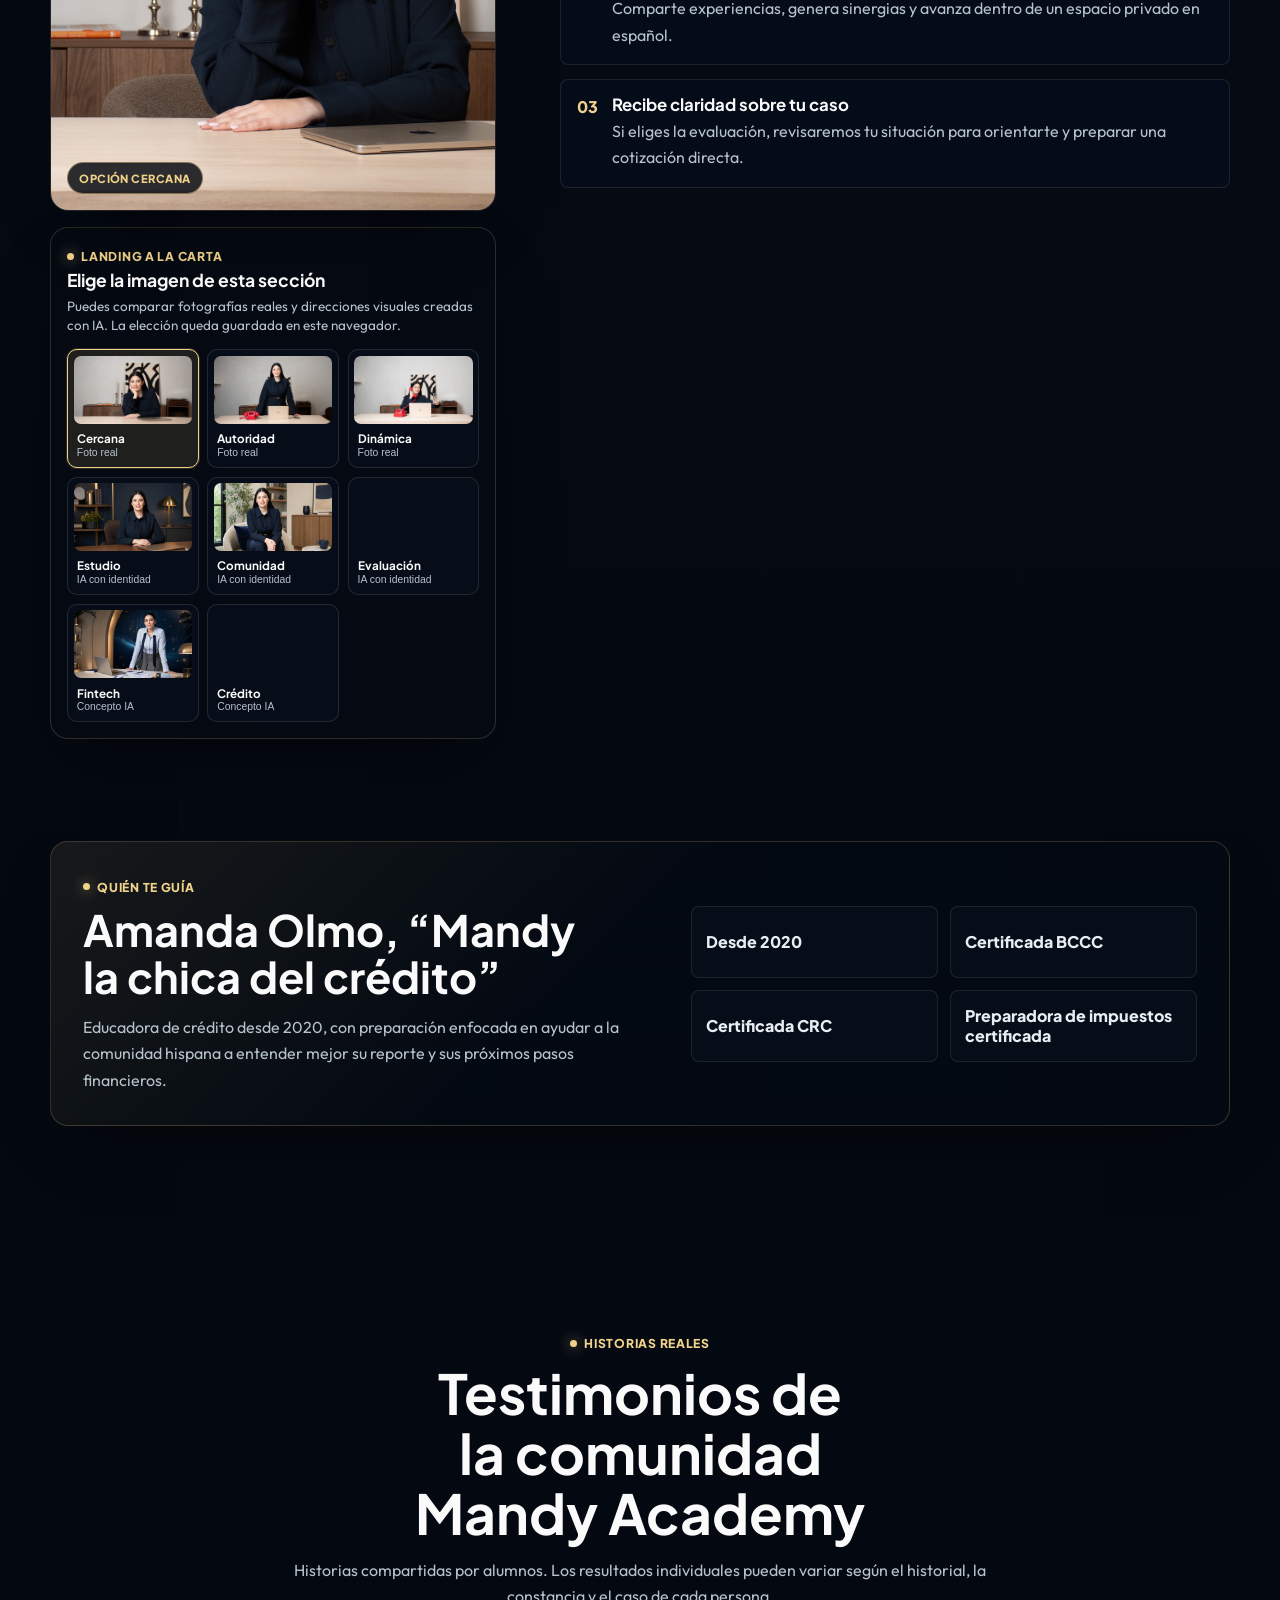
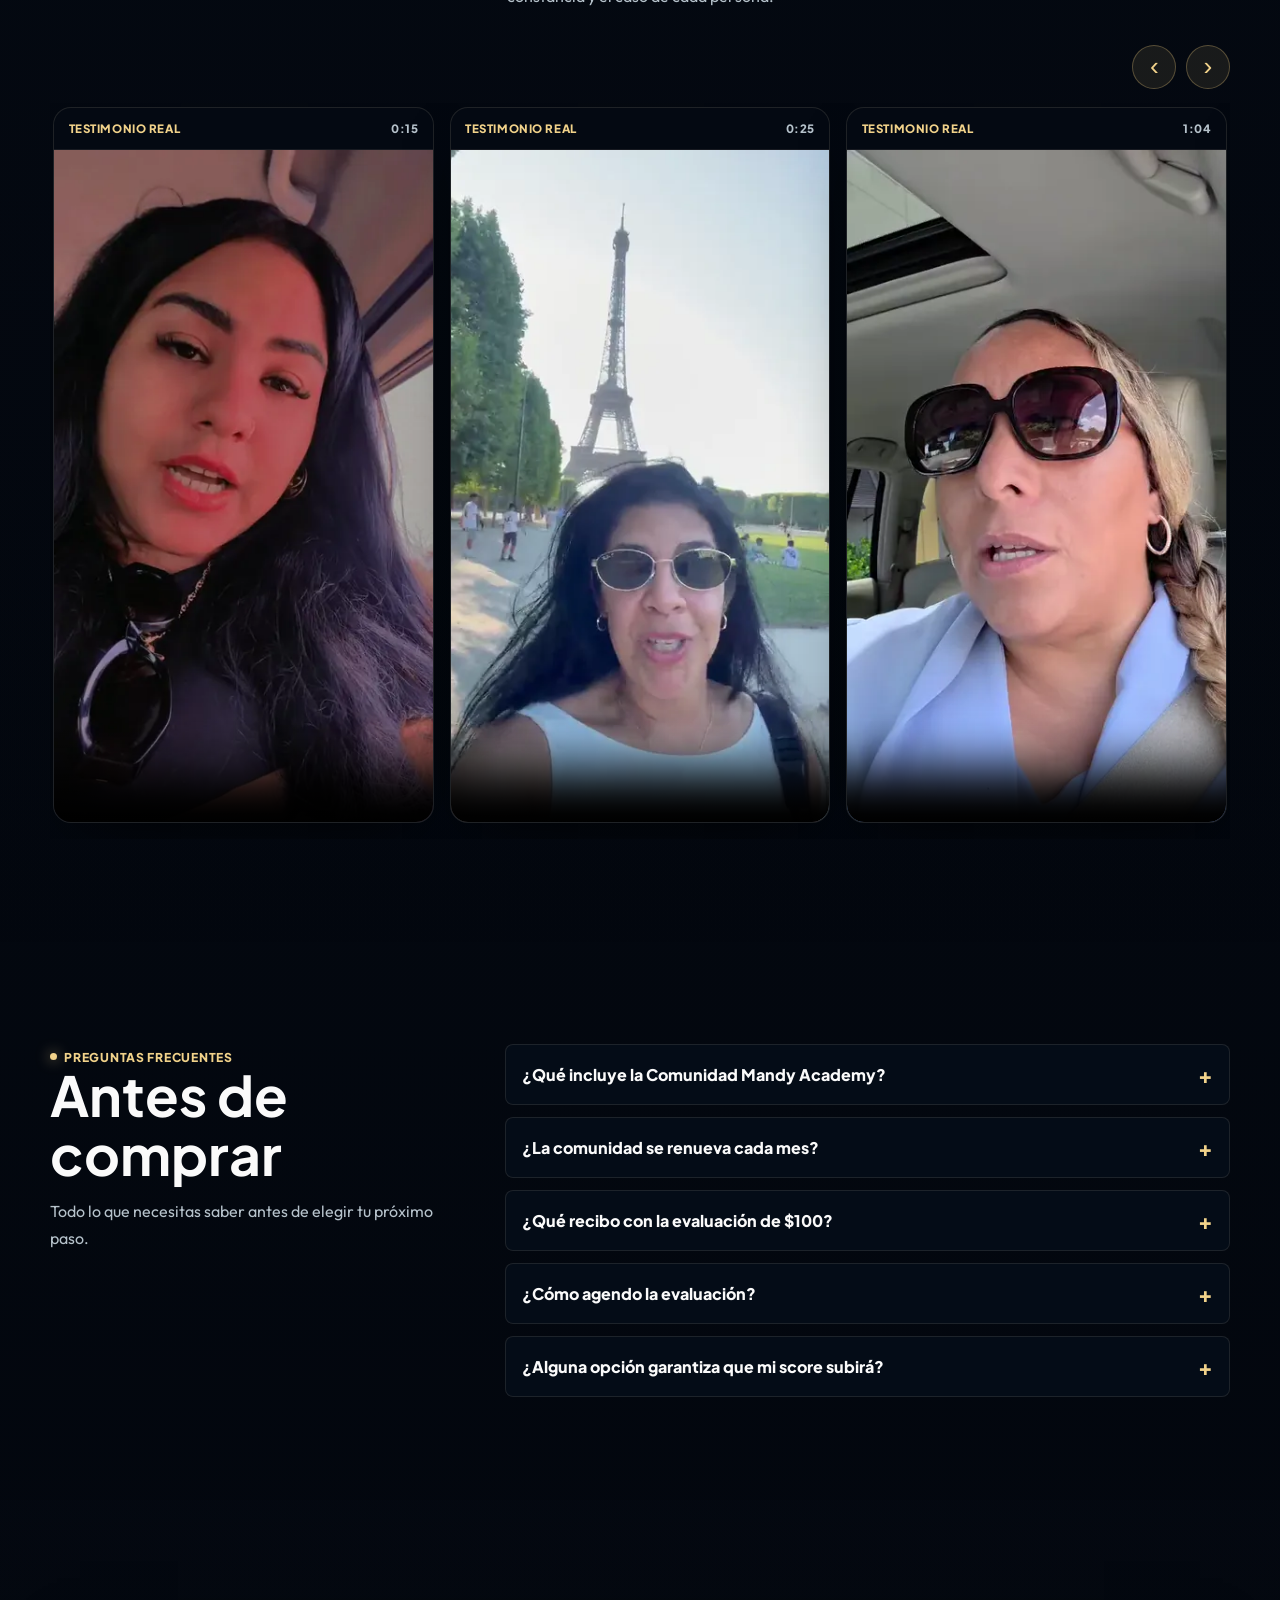
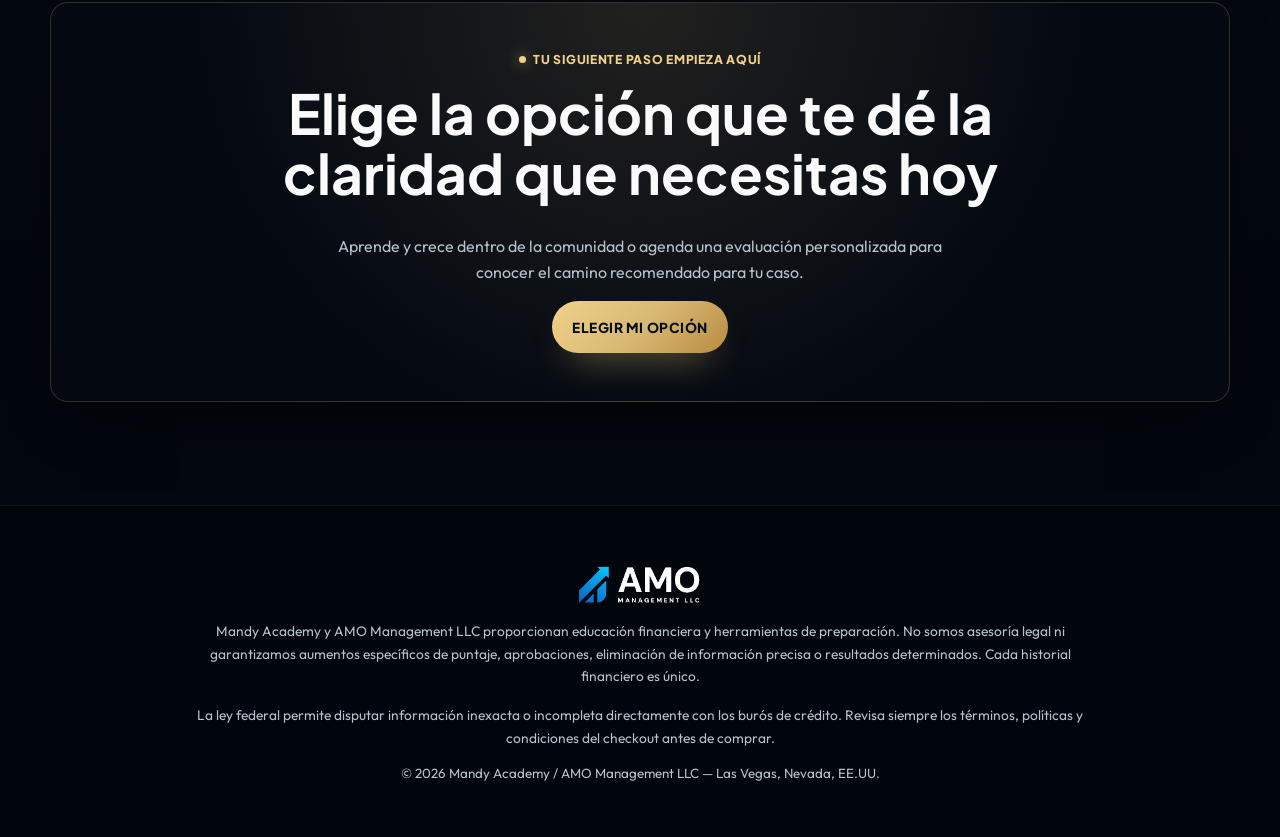
==== commit 0c0cb07e: "feat: publica landing de ofertas con reel y variantes" ====
--- a/index.html
+++ b/index.html
@@ -3,11 +3,11 @@
 <head>
   <meta charset="UTF-8">
   <meta name="viewport" content="width=device-width, initial-scale=1.0">
-  <title>Amo Ofertas | Paquetes de Mandy Academy</title>
-  <meta name="description" content="Aprende a entender tu crédito, leer tu reporte y tomar mejores decisiones antes de actuar con Mandy Academy.">
+  <title>Elige tu próximo paso | Mandy Academy</title>
+  <meta name="description" content="Únete a la Comunidad Mandy Academy o agenda una evaluación personalizada de tu crédito con Amanda Olmo.">
   <meta name="robots" content="index, follow">
-  <meta property="og:title" content="Amo Ofertas | Mandy Academy">
-  <meta property="og:description" content="Curso práctico en español para entender reportes, burós y qué revisar en tu crédito.">
+  <meta property="og:title" content="Elige tu próximo paso | Mandy Academy">
+  <meta property="og:description" content="Dos caminos claros para avanzar: comunidad educativa o evaluación personalizada de tu crédito.">
   <meta property="og:type" content="website">
   <meta property="og:image" content="assets/hero-real.jpeg">
   <link rel="icon" type="image/png" href="assets/logo.png">
@@ -22,45 +22,45 @@
       <div class="hero-bg" aria-hidden="true"></div>
       <div class="container hero-grid">
         <div class="hero-copy">
-          <span class="eyebrow">Oferta especial de Mandy Academy</span>
-          <h1 id="hero-title">Aprende a entender tu crédito antes de tomar decisiones importantes</h1>
+          <span class="eyebrow">Dos caminos para avanzar</span>
+          <h1 id="hero-title">Elige cómo avanzar<br>con tu crédito</h1>
           <p class="hero-lede">
-            Un curso práctico en español para leer tu reporte, conocer los burós y saber qué revisar si tienes colecciones, pagos tarde o información incorrecta.
+            Comunidad o evaluación personalizada. Tú eliges cómo avanzar.
           </p>
+
+          <div class="vsl-player" data-vsl-player>
+            <video controls playsinline preload="metadata" poster="assets/consulta-100-poster.webp" data-vsl-video aria-label="Amanda explica la evaluación personalizada de crédito de 100 dólares">
+              <source src="assets/consulta-100.mp4" type="video/mp4">
+              Tu navegador no puede reproducir este video.
+            </video>
+          </div>
+
           <div class="hero-actions">
-            <button class="btn btn-primary" type="button" data-scroll-offers>Ver paquetes</button>
+            <button class="btn btn-primary" type="button" data-scroll-offers>Ver las dos opciones</button>
           </div>
           <ul class="trust-list" aria-label="Puntos de confianza">
-            <li>Educación</li>
-            <li>En español</li>
-            <li>Sin promesas</li>
+            <li>100% en español</li>
+            <li>Educación responsable</li>
+            <li>Próximos pasos claros</li>
           </ul>
         </div>
 
-        <div class="hero-visual" aria-label="Visual principal de Amo Ofertas">
-          <img src="assets/hero-real.jpeg" alt="Imagen principal de Amo Ofertas" width="1920" height="1080" decoding="async" fetchpriority="high">
-          <div class="score-card" aria-hidden="true">
-            <span>Perfil financiero</span>
-            <strong>Más claridad</strong>
-            <div class="score-meter"><span></span></div>
-          </div>
-        </div>
       </div>
     </section>
 
     <section class="offers-section" id="paquetes" aria-labelledby="offers-title">
       <div class="container">
         <div class="section-heading">
-          <span class="section-tag">Dos caminos simples</span>
-          <h2 id="offers-title">Elige cómo quieres continuar</h2>
-          <p>Dos opciones simples para acceder al material. Los precios y links finales quedan editables en un solo lugar.</p>
+          <span class="section-tag">Elige según lo que necesitas hoy</span>
+          <h2 id="offers-title">Aprende en comunidad o recibe una evaluación personal</h2>
+          <p>Las dos opciones te ayudan a avanzar de forma distinta. Elige la que mejor se adapte a tu momento y a la orientación que buscas.</p>
         </div>
 
         <div class="offer-grid" id="offer-grid" aria-live="polite"></div>
 
         <div class="checkout-note" role="note">
-          <strong>Pago seguro por plataforma externa.</strong>
-          No capturamos datos de tarjeta en esta página. Cada botón enviará al checkout correspondiente cuando el link final esté configurado.
+          <strong>Pago seguro en una plataforma externa.</strong>
+          Esta página no captura datos de tarjeta. Al completar tu compra recibirás los próximos pasos correspondientes a la opción elegida.
         </div>
       </div>
     </section>
@@ -68,39 +68,51 @@
     <section class="comparison-section" aria-labelledby="comparison-title">
       <div class="container comparison-grid">
         <div>
-          <span class="section-tag">Comparación rápida</span>
-          <h2 id="comparison-title">Lo esencial para decidir sin vueltas</h2>
+          <span class="section-tag">Comparación clara</span>
+          <h2 id="comparison-title">Dos necesidades, dos formas de ayudarte</h2>
           <p>
-            Una vista corta para entender qué cambia entre la opción base y la opción con más estructura.
+            La comunidad está pensada para aprender y crecer acompañado. La evaluación es para quien necesita revisar su caso y conocer una posible solución profesional.
           </p>
         </div>
         <div class="comparison-card" id="comparison-card"></div>
       </div>
     </section>
 
-    <section class="benefits-section" aria-labelledby="benefits-title">
+    <section class="benefits-section" id="visuales" aria-labelledby="benefits-title">
       <div class="container benefits-grid">
-        <div class="benefits-media">
-          <img src="assets/support-real.jpeg" alt="Imagen de apoyo para la experiencia de Mandy Academy" width="1920" height="1080" loading="lazy" decoding="async">
+        <div class="benefits-visual-column">
+          <div class="benefits-media">
+            <img src="assets/support-real.jpeg" alt="Amanda Olmo en una sesión cercana de orientación" width="1920" height="1080" loading="lazy" decoding="async" data-visual-target>
+            <span class="visual-selection-label" data-visual-label>Opción cercana</span>
+          </div>
+
+          <div class="visual-variant-picker" aria-labelledby="visual-picker-title">
+            <div>
+              <span class="section-tag">Landing a la carta</span>
+              <h3 id="visual-picker-title">Elige la imagen de esta sección</h3>
+              <p>Puedes comparar fotografías reales y direcciones visuales creadas con IA. La elección queda guardada en este navegador.</p>
+            </div>
+            <div class="visual-variant-options" data-visual-options role="group" aria-label="Variantes de imagen"></div>
+          </div>
         </div>
         <div class="benefits-copy">
-          <span class="section-tag">Lo que aprenderás</span>
-          <h2 id="benefits-title">Menos confusión, más claridad para actuar</h2>
+          <span class="section-tag">Avanza con intención</span>
+          <h2 id="benefits-title">El apoyo correcto para el momento en el que estás</h2>
           <div class="benefit-list">
             <article>
               <span>01</span>
-              <h3>Entiende tu reporte</h3>
-              <p>Burós, historial, marcas negativas y datos personales que debes revisar.</p>
+              <h3>Aprende con contenido de valor</h3>
+              <p>Accede a educación práctica para comprender mejor el crédito y tomar decisiones más informadas.</p>
             </article>
             <article>
               <span>02</span>
-              <h3>Aprende qué revisar</h3>
-              <p>Pagos tarde, colecciones, charge-offs, inquiries y posibles errores según tu caso.</p>
+              <h3>Conecta con personas como tú</h3>
+              <p>Comparte experiencias, genera sinergias y avanza dentro de un espacio privado en español.</p>
             </article>
             <article>
               <span>03</span>
-              <h3>Construye mejores hábitos</h3>
-              <p>Balances bajos, pagos a tiempo y uso responsable antes de pedir más crédito.</p>
+              <h3>Recibe claridad sobre tu caso</h3>
+              <p>Si eliges la evaluación, revisaremos tu situación para orientarte y preparar una cotización directa.</p>
             </article>
           </div>
         </div>
@@ -187,47 +199,57 @@
         <div>
           <span class="section-tag">Preguntas frecuentes</span>
           <h2 id="faq-title">Antes de comprar</h2>
-          <p>Respuestas pensadas para mantener la oferta clara, directa y responsable.</p>
+          <p>Todo lo que necesitas saber antes de elegir tu próximo paso.</p>
         </div>
 
         <div class="accordion" id="faq-accordion">
           <article class="accordion-item">
             <button class="accordion-trigger" type="button" aria-expanded="false">
-              ¿Cómo recibo acceso después del pago?
-              <span aria-hidden="true">+</span>
-            </button>
-            <div class="accordion-panel">
-              <p>El checkout externo debe entregar las instrucciones de acceso o activar el flujo de seguimiento configurado por el equipo de Mandy Academy.</p>
-            </div>
-          </article>
-
-          <article class="accordion-item">
-            <button class="accordion-trigger" type="button" aria-expanded="false">
-              ¿Esto garantiza subir mi score?
-              <span aria-hidden="true">+</span>
-            </button>
-            <div class="accordion-panel">
-              <p>No. Mandy Academy ofrece educación financiera y herramientas de preparación. No se garantizan aumentos de puntaje ni resultados específicos.</p>
-            </div>
-          </article>
-
-          <article class="accordion-item">
-            <button class="accordion-trigger" type="button" aria-expanded="false">
-              ¿Sirve si tengo ITIN?
-              <span aria-hidden="true">+</span>
-            </button>
-            <div class="accordion-panel">
-              <p>El contenido puede orientar a personas que usan ITIN o están construyendo historial, siempre desde una perspectiva educativa y según su situación individual.</p>
-            </div>
-          </article>
-
-          <article class="accordion-item">
-            <button class="accordion-trigger" type="button" aria-expanded="false">
-              ¿Puedo elegir un plan y cambiar después?
-              <span aria-hidden="true">+</span>
-            </button>
-            <div class="accordion-panel">
-              <p>La política final dependerá de las condiciones comerciales que defina Mandy Academy para cada paquete y checkout.</p>
+              ¿Qué incluye la Comunidad Mandy Academy?
+              <span aria-hidden="true">+</span>
+            </button>
+            <div class="accordion-panel">
+              <p>Incluye acceso mensual a contenido educativo de valor y a un espacio privado donde podrás aprender, compartir experiencias y crear sinergias con otros miembros.</p>
+            </div>
+          </article>
+
+          <article class="accordion-item">
+            <button class="accordion-trigger" type="button" aria-expanded="false">
+              ¿La comunidad se renueva cada mes?
+              <span aria-hidden="true">+</span>
+            </button>
+            <div class="accordion-panel">
+              <p>Sí. La membresía cuesta $49.99 al mes, se renueva mensualmente y puedes cancelarla cuando quieras.</p>
+            </div>
+          </article>
+
+          <article class="accordion-item">
+            <button class="accordion-trigger" type="button" aria-expanded="false">
+              ¿Qué recibo con la evaluación de $100?
+              <span aria-hidden="true">+</span>
+            </button>
+            <div class="accordion-panel">
+              <p>Recibes una evaluación personalizada de tu situación crediticia y una cotización directa del servicio que podría ayudarte. El pago no incluye la reparación de crédito.</p>
+            </div>
+          </article>
+
+          <article class="accordion-item">
+            <button class="accordion-trigger" type="button" aria-expanded="false">
+              ¿Cómo agendo la evaluación?
+              <span aria-hidden="true">+</span>
+            </button>
+            <div class="accordion-panel">
+              <p>Primero completas el pago único de $100. Después recibirás el enlace para escoger el horario disponible que mejor te funcione.</p>
+            </div>
+          </article>
+
+          <article class="accordion-item">
+            <button class="accordion-trigger" type="button" aria-expanded="false">
+              ¿Alguna opción garantiza que mi score subirá?
+              <span aria-hidden="true">+</span>
+            </button>
+            <div class="accordion-panel">
+              <p>No. Cada historial es diferente. Mandy Academy ofrece educación, evaluación y orientación responsable, pero no garantiza aumentos de puntaje, aprobaciones ni resultados específicos.</p>
             </div>
           </article>
         </div>
@@ -236,10 +258,10 @@
 
     <section class="final-cta-section" aria-labelledby="final-cta-title">
       <div class="container final-cta-card">
-        <span class="section-tag">Oferta lista para configurar</span>
-        <h2 id="final-cta-title">Cuando los precios estén confirmados, esta página queda lista para vender</h2>
-        <p>Solo faltará reemplazar los placeholders por los links reales de checkout y ajustar el detalle final de cada paquete.</p>
-        <button class="btn btn-primary" type="button" data-scroll-offers>Volver a los paquetes</button>
+        <span class="section-tag">Tu siguiente paso empieza aquí</span>
+        <h2 id="final-cta-title">Elige la opción que te dé la claridad que necesitas hoy</h2>
+        <p>Aprende y crece dentro de la comunidad o agenda una evaluación personalizada para conocer el camino recomendado para tu caso.</p>
+        <button class="btn btn-primary" type="button" data-scroll-offers>Elegir mi opción</button>
       </div>
     </section>
   </main>
@@ -260,7 +282,7 @@
   <div class="toast" id="checkout-toast" role="status" aria-live="polite" hidden></div>
 
   <div class="sticky-cta" aria-label="Acceso rapido a paquetes">
-    <button class="btn btn-primary" type="button" data-scroll-offers>Ver paquetes</button>
+    <button class="btn btn-primary" type="button" data-scroll-offers>Ver las dos opciones</button>
   </div>
 
   <script src="js/app.js"></script>
--- a/css/styles.css
+++ b/css/styles.css
@@ -100,7 +100,7 @@
   min-height: 100svh;
   display: grid;
   align-items: center;
-  padding: 4.5rem 0 5rem;
+  padding: 2.2rem 0 4rem;
   overflow: hidden;
 }
 
@@ -116,15 +116,18 @@
 
 .hero-grid {
   display: grid;
-  grid-template-columns: minmax(0, 0.95fr) minmax(340px, 0.78fr);
-  gap: clamp(2rem, 6vw, 5rem);
-  align-items: center;
+  grid-template-columns: minmax(0, 1fr);
+  justify-items: center;
+  gap: 1.5rem;
+  text-align: center;
   min-width: 0;
 }
 
 .hero-copy {
   display: grid;
-  gap: 1.35rem;
+  justify-items: center;
+  gap: 1rem;
+  width: 100%;
   min-width: 0;
 }
 
@@ -161,8 +164,8 @@
 }
 
 .hero-copy h1 {
-  max-width: 840px;
-  font-size: clamp(2.35rem, 6.15vw, 4.7rem);
+  max-width: 18ch;
+  font-size: clamp(2.2rem, 5.2vw, 4.25rem);
   background: linear-gradient(135deg, #fff 12%, var(--gold-bright) 55%, #d5e9ed 100%);
   -webkit-background-clip: text;
   background-clip: text;
@@ -170,7 +173,7 @@
 }
 
 .hero-lede {
-  max-width: 680px;
+  max-width: 42ch;
   color: var(--soft);
   font-size: clamp(1.02rem, 2vw, 1.2rem);
 }
@@ -180,6 +183,32 @@
   display: flex;
   flex-wrap: wrap;
   gap: 0.85rem;
+}
+
+.hero-actions,
+.trust-list {
+  justify-content: center;
+}
+
+.vsl-player {
+  position: relative;
+  width: min(100%, 900px);
+  height: clamp(430px, 58svh, 620px);
+  overflow: hidden;
+  border: 1px solid rgba(216, 184, 115, 0.3);
+  border-radius: var(--radius-lg);
+  background:
+    radial-gradient(circle at 50% 30%, rgba(143, 216, 232, 0.1), transparent 32rem),
+    #01050b;
+  box-shadow: var(--shadow), 0 0 54px rgba(216, 184, 115, 0.08);
+}
+
+.vsl-player video {
+  display: block;
+  width: 100%;
+  height: 100%;
+  object-fit: contain;
+  background: transparent;
 }
 
 .btn {
@@ -235,75 +264,6 @@
   padding: 0.45rem 0.72rem;
 }
 
-.hero-visual {
-  position: relative;
-  min-height: 520px;
-  overflow: hidden;
-  border: 1px solid rgba(245, 230, 200, 0.12);
-  border-radius: var(--radius-lg);
-  background: linear-gradient(160deg, rgba(10, 24, 42, 0.95), rgba(3, 9, 18, 0.98));
-  box-shadow: var(--shadow), 0 0 48px rgba(143, 216, 232, 0.08);
-}
-
-.hero-visual::before {
-  content: "";
-  position: absolute;
-  inset: -1px;
-  background: linear-gradient(180deg, transparent 44%, rgba(2, 6, 13, 0.82));
-  z-index: 1;
-  pointer-events: none;
-}
-
-.hero-visual img {
-  width: 100%;
-  height: 100%;
-  min-height: 520px;
-  object-fit: cover;
-  object-position: center;
-}
-
-.score-card {
-  position: absolute;
-  left: 1rem;
-  right: 1rem;
-  bottom: 1rem;
-  z-index: 2;
-  padding: 1rem;
-  border: 1px solid rgba(216, 184, 115, 0.22);
-  border-radius: 14px;
-  background: rgba(2, 6, 13, 0.78);
-  backdrop-filter: blur(14px);
-}
-
-.score-card span {
-  display: block;
-  color: var(--muted);
-  font-size: 0.78rem;
-  text-transform: uppercase;
-}
-
-.score-card strong {
-  display: block;
-  margin-top: 0.2rem;
-  color: var(--text);
-  font-family: var(--font-headings);
-  font-size: 1.25rem;
-}
-
-.score-meter {
-  height: 8px;
-  margin-top: 0.8rem;
-  overflow: hidden;
-  border-radius: 999px;
-  background: rgba(255, 255, 255, 0.1);
-}
-
-.score-meter span {
-  width: 78%;
-  height: 100%;
-  background: linear-gradient(90deg, #ef4444, #eab308, #22c55e);
-}
-
 section {
   padding: clamp(4rem, 8vw, 6.5rem) 0;
 }
@@ -350,6 +310,10 @@
 .offer-card.is-featured {
   border-color: rgba(216, 184, 115, 0.44);
   box-shadow: var(--shadow), 0 0 44px rgba(216, 184, 115, 0.08);
+}
+
+.offer-card[data-offer="comunidad"] {
+  border-color: rgba(143, 216, 232, 0.24);
 }
 
 .offer-badge {
@@ -484,16 +448,125 @@
 }
 
 .benefits-media {
+  position: relative;
   overflow: hidden;
   border: 1px solid rgba(245, 230, 200, 0.12);
   border-radius: var(--radius-lg);
   box-shadow: var(--shadow);
 }
 
+.benefits-visual-column {
+  display: grid;
+  gap: 1rem;
+  min-width: 0;
+}
+
 .benefits-media img {
   width: 100%;
   height: 560px;
   object-fit: cover;
+}
+
+.visual-selection-label {
+  position: absolute;
+  left: 1rem;
+  bottom: 1rem;
+  border: 1px solid rgba(241, 210, 138, 0.45);
+  border-radius: 999px;
+  background: rgba(2, 6, 13, 0.82);
+  color: var(--gold-bright);
+  font-family: var(--font-headings);
+  font-size: 0.7rem;
+  font-weight: 800;
+  letter-spacing: 0.04em;
+  padding: 0.48rem 0.7rem;
+  text-transform: uppercase;
+}
+
+.visual-variant-picker {
+  display: grid;
+  gap: 0.85rem;
+  padding: 1rem;
+  border: 1px solid rgba(216, 184, 115, 0.2);
+  border-radius: var(--radius-lg);
+  background: rgba(5, 10, 19, 0.8);
+  box-shadow: var(--shadow);
+}
+
+.visual-variant-picker .section-tag {
+  margin-bottom: 0.45rem;
+}
+
+.visual-variant-picker h3 {
+  margin-bottom: 0.4rem;
+  font-size: 1.1rem;
+}
+
+.visual-variant-picker p {
+  font-size: 0.84rem;
+  line-height: 1.45;
+}
+
+.visual-variant-options {
+  display: grid;
+  grid-template-columns: repeat(3, minmax(0, 1fr));
+  gap: 0.55rem;
+}
+
+.visual-variant-option {
+  display: grid;
+  gap: 0.45rem;
+  min-width: 0;
+  overflow: hidden;
+  border: 1px solid rgba(245, 230, 200, 0.12);
+  border-radius: 10px;
+  background: rgba(7, 16, 29, 0.72);
+  color: var(--text);
+  cursor: pointer;
+  padding: 0.35rem;
+  text-align: left;
+  transition: border-color 0.2s ease, transform 0.2s ease, background 0.2s ease;
+}
+
+.visual-variant-option:hover {
+  transform: translateY(-2px);
+  border-color: rgba(216, 184, 115, 0.38);
+}
+
+.visual-variant-option[aria-pressed="true"] {
+  border-color: var(--gold-bright);
+  background: rgba(216, 184, 115, 0.12);
+  box-shadow: 0 0 0 1px rgba(216, 184, 115, 0.18);
+}
+
+.visual-variant-option img {
+  width: 100%;
+  height: 68px;
+  border-radius: 7px;
+  object-fit: cover;
+}
+
+.visual-variant-option span {
+  display: grid;
+  gap: 0.05rem;
+  padding: 0 0.2rem 0.2rem;
+}
+
+.visual-variant-option strong,
+.visual-variant-option small {
+  overflow: hidden;
+  text-overflow: ellipsis;
+  white-space: nowrap;
+}
+
+.visual-variant-option strong {
+  font-family: var(--font-headings);
+  font-size: 0.73rem;
+}
+
+.visual-variant-option small {
+  color: var(--muted);
+  font-size: 0.65rem;
 }
 
 .benefits-copy {
@@ -786,18 +859,182 @@
 
 .sticky-cta {
   position: fixed;
-  left: 0;
-  right: 0;
-  bottom: 0;
+  right: 1rem;
+  bottom: 1rem;
   z-index: 28;
   display: none;
-  padding: 0.85rem 1rem calc(0.85rem + env(safe-area-inset-bottom));
-  background: linear-gradient(0deg, rgba(2, 6, 13, 0.94), rgba(2, 6, 13, 0.58), transparent);
+}
+
+.sticky-cta.is-visible {
+  display: flex;
 }
 
 .sticky-cta .btn {
-  width: min(100%, 440px);
+  width: auto;
+  min-height: 46px;
   margin-inline: auto;
+  font-size: 0.74rem;
+  padding-inline: 1.1rem;
+}
+
+.thankyou-page {
+  min-height: 100svh;
+  background: var(--bg-darker);
+}
+
+.purchase-thankyou-section {
+  position: relative;
+  min-height: 100svh;
+  display: grid;
+  align-items: center;
+  overflow: hidden;
+  padding: clamp(2rem, 6vw, 4.5rem) 0;
+  background-image:
+    linear-gradient(180deg, rgba(5, 10, 19, 0.72), rgba(2, 6, 13, 0.94)),
+    radial-gradient(circle at 52% 52%, rgba(216, 184, 115, 0.16), transparent 42rem),
+    url("../assets/thankyou-bg.jpg");
+  background-position: center;
+  background-repeat: no-repeat;
+  background-size: cover;
+}
+
+.purchase-thankyou-section::before {
+  content: "";
+  position: absolute;
+  inset: 0;
+  z-index: 0;
+  background:
+    radial-gradient(circle at 18% 16%, rgba(143, 216, 232, 0.12), transparent 23rem),
+    radial-gradient(circle at 78% 18%, rgba(216, 184, 115, 0.18), transparent 24rem);
+  pointer-events: none;
+}
+
+.purchase-thankyou-layout {
+  position: relative;
+  z-index: 1;
+  display: grid;
+  grid-template-columns: minmax(0, 1.1fr) minmax(300px, 0.72fr);
+  gap: clamp(1rem, 4vw, 2rem);
+  align-items: center;
+  min-width: 0;
+}
+
+.purchase-thankyou-card,
+.purchase-summary-card {
+  min-width: 0;
+  max-width: 100%;
+  border: 1px solid rgba(245, 230, 200, 0.12);
+  border-radius: var(--radius-lg);
+  background: rgba(5, 10, 19, 0.76);
+  box-shadow: var(--shadow);
+  backdrop-filter: blur(16px);
+}
+
+.purchase-thankyou-card {
+  display: grid;
+  gap: 1.1rem;
+  justify-items: center;
+  padding: clamp(1.2rem, 5vw, 2.4rem);
+  text-align: center;
+}
+
+.thankyou-logo {
+  width: auto;
+  height: 48px;
+  object-fit: contain;
+}
+
+.purchase-thankyou-card h1 {
+  max-width: 760px;
+  font-size: clamp(2.25rem, 6vw, 4.4rem);
+  overflow-wrap: anywhere;
+  background: linear-gradient(135deg, #fff 12%, var(--gold-bright) 58%, #d5e9ed 100%);
+  -webkit-background-clip: text;
+  background-clip: text;
+  color: transparent;
+}
+
+.thankyou-lede {
+  max-width: 670px;
+  color: var(--soft);
+  font-size: clamp(1rem, 2vw, 1.16rem);
+}
+
+.thankyou-actions {
+  display: flex;
+  flex-wrap: wrap;
+  justify-content: center;
+  gap: 0.8rem;
+  width: 100%;
+}
+
+.next-steps {
+  display: grid;
+  grid-template-columns: repeat(3, minmax(0, 1fr));
+  gap: 0.75rem;
+  width: 100%;
+  margin-top: 0.3rem;
+}
+
+.next-steps article {
+  display: grid;
+  gap: 0.45rem;
+  padding: 1rem;
+  border: 1px solid rgba(245, 230, 200, 0.1);
+  border-radius: var(--radius);
+  background: rgba(7, 16, 29, 0.66);
+  text-align: left;
+}
+
+.next-steps span {
+  color: var(--gold-bright);
+  font-family: var(--font-headings);
+  font-weight: 800;
+}
+
+.next-steps h2 {
+  font-size: 1rem;
+}
+
+.next-steps p {
+  font-size: 0.88rem;
+  line-height: 1.45;
+}
+
+.purchase-summary-card {
+  display: grid;
+  gap: 1rem;
+  padding: clamp(1.2rem, 4vw, 1.7rem);
+}
+
+.purchase-summary-card h2 {
+  font-size: clamp(1.6rem, 4vw, 2.35rem);
+  overflow-wrap: anywhere;
+}
+
+.thankyou-checklist {
+  display: grid;
+  gap: 0.7rem;
+  margin: 0;
+  padding: 0;
+  list-style: none;
+}
+
+.thankyou-checklist li {
+  display: flex;
+  gap: 0.55rem;
+  color: var(--muted);
+  line-height: 1.45;
+}
+
+.thankyou-checklist li::before {
+  content: "✓";
+  color: var(--green);
+  font-weight: 800;
+}
+
+.thankyou-footer {
+  padding: 2.2rem 0;
 }
 
 .btn:focus-visible,
@@ -820,17 +1057,13 @@
   .comparison-grid,
   .benefits-grid,
   .faq-grid,
+  .purchase-thankyou-layout,
   .authority-card {
     grid-template-columns: 1fr;
   }
 
   .hero-section {
-    padding-top: 3rem;
-  }
-
-  .hero-visual,
-  .hero-visual img {
-    min-height: 430px;
+    padding-top: 2rem;
   }
 
   .offer-grid {
@@ -840,63 +1073,66 @@
   .benefits-media img {
     height: 420px;
   }
+
+  .next-steps {
+    grid-template-columns: 1fr;
+  }
 }
 
 @media (max-width: 680px) {
   .hero-section {
-    min-height: 100svh;
+    min-height: 0;
     align-items: start;
-    padding: 1.25rem 0 2.35rem;
+    padding: 1.1rem 0 2.5rem;
   }
 
   .hero-grid {
-    gap: 0.8rem;
+    gap: 1.4rem;
+    justify-items: center;
+    text-align: center;
   }
 
   .hero-copy {
-    display: contents;
+    display: grid;
+    justify-items: center;
+    gap: 1rem;
+    width: 100%;
   }
 
   .hero-copy .eyebrow {
-    order: 1;
     font-size: 0.68rem;
     padding: 0.42rem 0.65rem;
   }
 
   .hero-copy h1 {
-    order: 2;
-    max-width: 15.5ch;
-    font-size: clamp(1.72rem, 7vw, 1.88rem);
-    line-height: 1.07;
+    max-width: 18ch;
+    font-size: clamp(1.9rem, 8.2vw, 2.35rem);
+    line-height: 1.08;
     text-wrap: pretty;
   }
 
   .hero-lede {
-    order: 3;
-    max-width: 36ch;
-    font-size: 0.92rem;
-    line-height: 1.48;
-  }
-
-  .hero-visual {
-    order: 4;
-    justify-self: center;
-    width: min(48vw, 190px);
-    aspect-ratio: 3 / 4;
-    min-height: 0;
-    border-radius: 16px;
+    max-width: 30ch;
+    font-size: 0.96rem;
+    line-height: 1.4;
+  }
+
+  .vsl-player {
+    width: calc(100vw - 1.25rem);
+    height: min(54svh, 560px);
+    min-height: 420px;
+    border-radius: 14px;
   }
 
   .hero-actions {
-    order: 5;
     width: 100%;
     min-width: 0;
-    justify-content: flex-start;
+    justify-content: center;
   }
 
   .trust-list {
-    order: 6;
     gap: 0.4rem;
+    justify-content: center;
   }
 
   .trust-list li {
@@ -910,21 +1146,8 @@
   }
 
   .hero-actions .btn {
-    width: calc(100vw - 4rem);
+    width: min(100%, 340px);
     max-width: 340px;
-  }
-
-  .hero-visual,
-  .hero-visual img {
-    min-height: 0;
-  }
-
-  .hero-visual img {
-    height: 100%;
-  }
-
-  .score-card {
-    display: none;
   }
 
   .offer-title-row {
@@ -955,16 +1178,26 @@
     text-transform: uppercase;
   }
 
-  .comparison-row span:nth-child(2)::before {
-    content: "Plan Esencial";
-  }
-
-  .comparison-row span:nth-child(3)::before {
-    content: "Plan Premium";
+  .comparison-row span::before {
+    content: attr(data-label);
   }
 
   .benefits-media img {
     height: 340px;
+  }
+
+  .visual-variant-options {
+    display: flex;
+    overflow-x: auto;
+    margin-inline: -1rem;
+    padding: 0.1rem 1rem 0.55rem;
+    scroll-padding-inline: 1rem;
+    scroll-snap-type: x mandatory;
+  }
+
+  .visual-variant-option {
+    flex: 0 0 124px;
+    scroll-snap-align: start;
   }
 
   .authority-points {
@@ -986,11 +1219,71 @@
   }
 
   .sticky-cta.is-visible {
+    left: 0;
+    right: 0;
+    bottom: 0;
     display: flex;
+    padding: 0.85rem 1rem calc(0.85rem + env(safe-area-inset-bottom));
+    background: linear-gradient(0deg, rgba(2, 6, 13, 0.94), rgba(2, 6, 13, 0.58), transparent);
+  }
+
+  .sticky-cta .btn {
+    width: min(100%, 440px);
+    min-height: 52px;
+    font-size: 0.86rem;
   }
 
   .site-footer {
     padding-bottom: 6rem;
+  }
+
+  .purchase-thankyou-section {
+    align-items: start;
+    padding: 1.25rem 0 2rem;
+  }
+
+  .purchase-thankyou-card {
+    gap: 0.85rem;
+    width: 100%;
+    text-align: left;
+    justify-items: start;
+  }
+
+  .purchase-thankyou-card .eyebrow,
+  .thankyou-logo {
+    justify-self: center;
+  }
+
+  .purchase-thankyou-card h1 {
+    max-width: 10.5ch;
+    font-size: clamp(1.9rem, 8vw, 2.12rem);
+    line-height: 1.08;
+    text-wrap: pretty;
+  }
+
+  .thankyou-lede,
+  .purchase-summary-card p,
+  .thankyou-checklist li,
+  .next-steps p {
+    max-width: 32ch;
+    overflow-wrap: anywhere;
+  }
+
+  .thankyou-actions .btn {
+    width: 100%;
+    max-width: 312px;
+  }
+
+  .thankyou-actions {
+    justify-content: flex-start;
+  }
+
+  .purchase-summary-card {
+    padding: 1rem;
+  }
+
+  .thankyou-footer {
+    padding-bottom: 2rem;
   }
 }
 
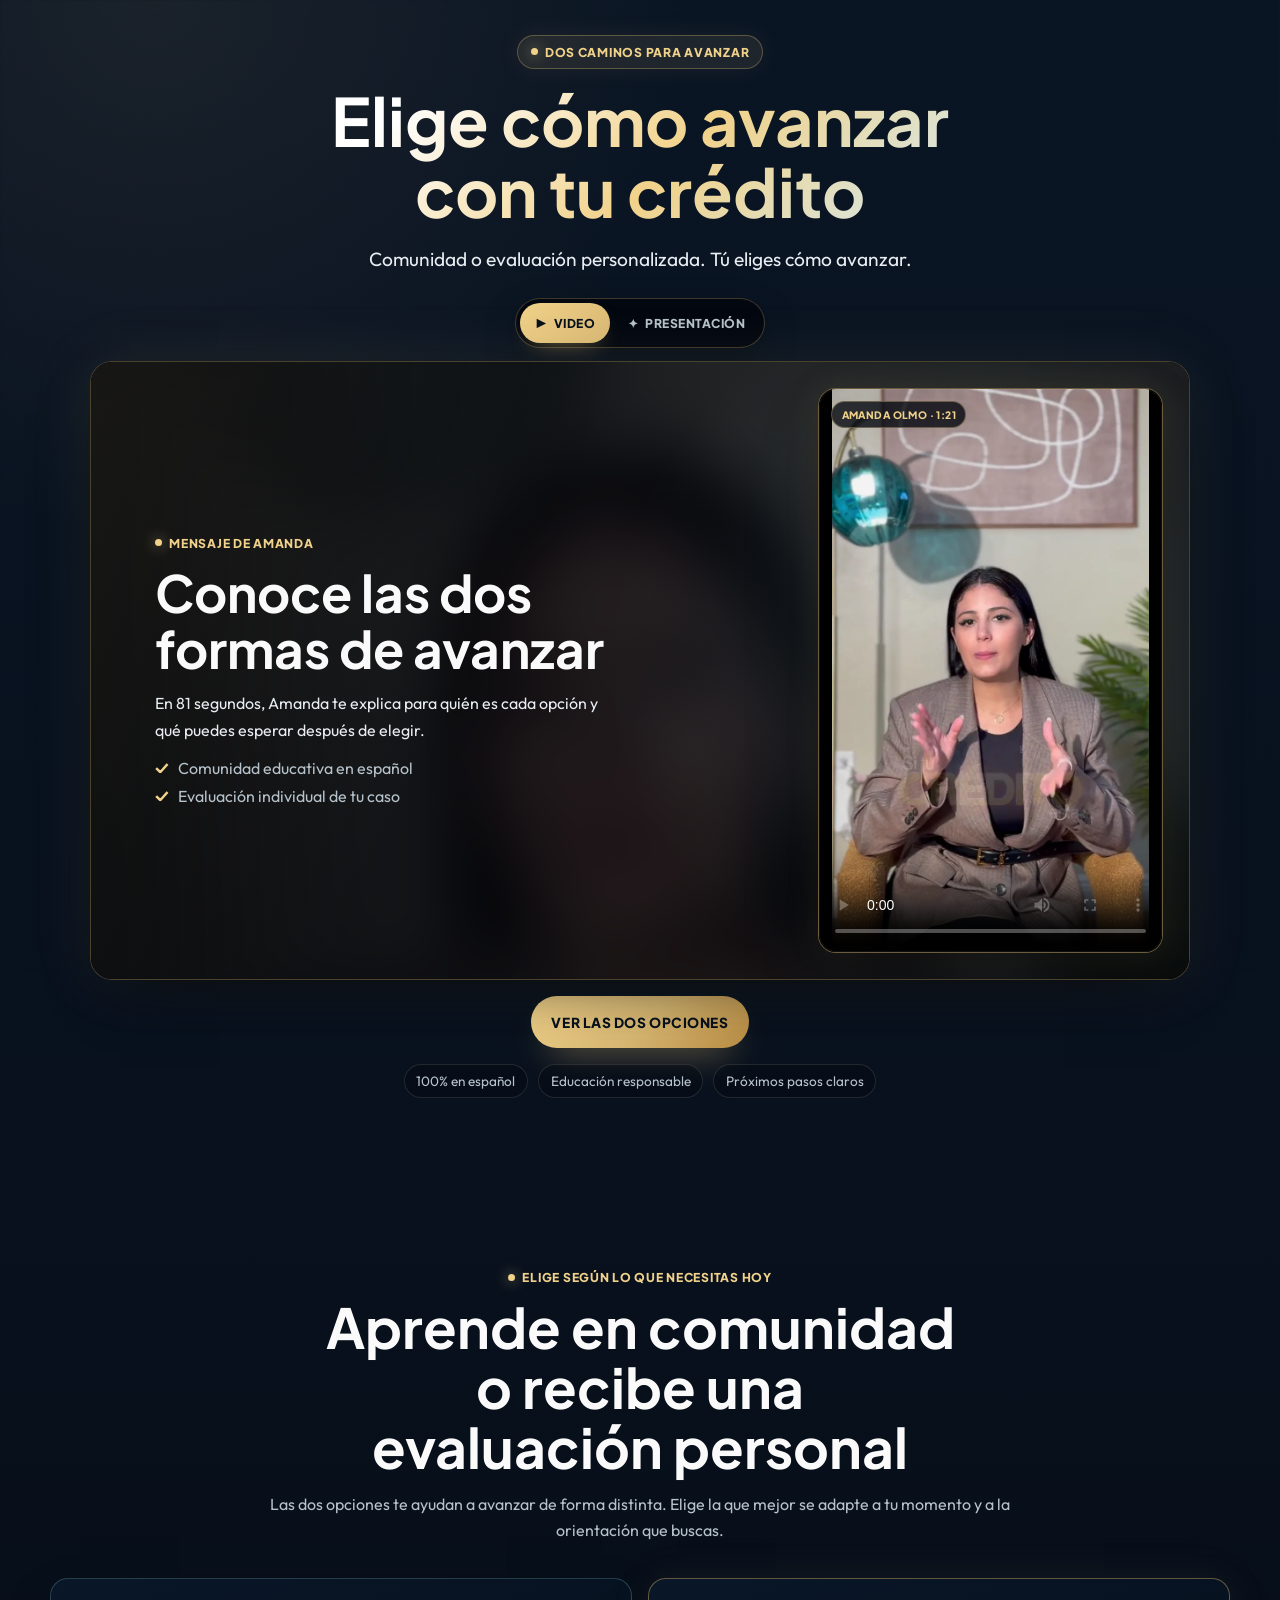
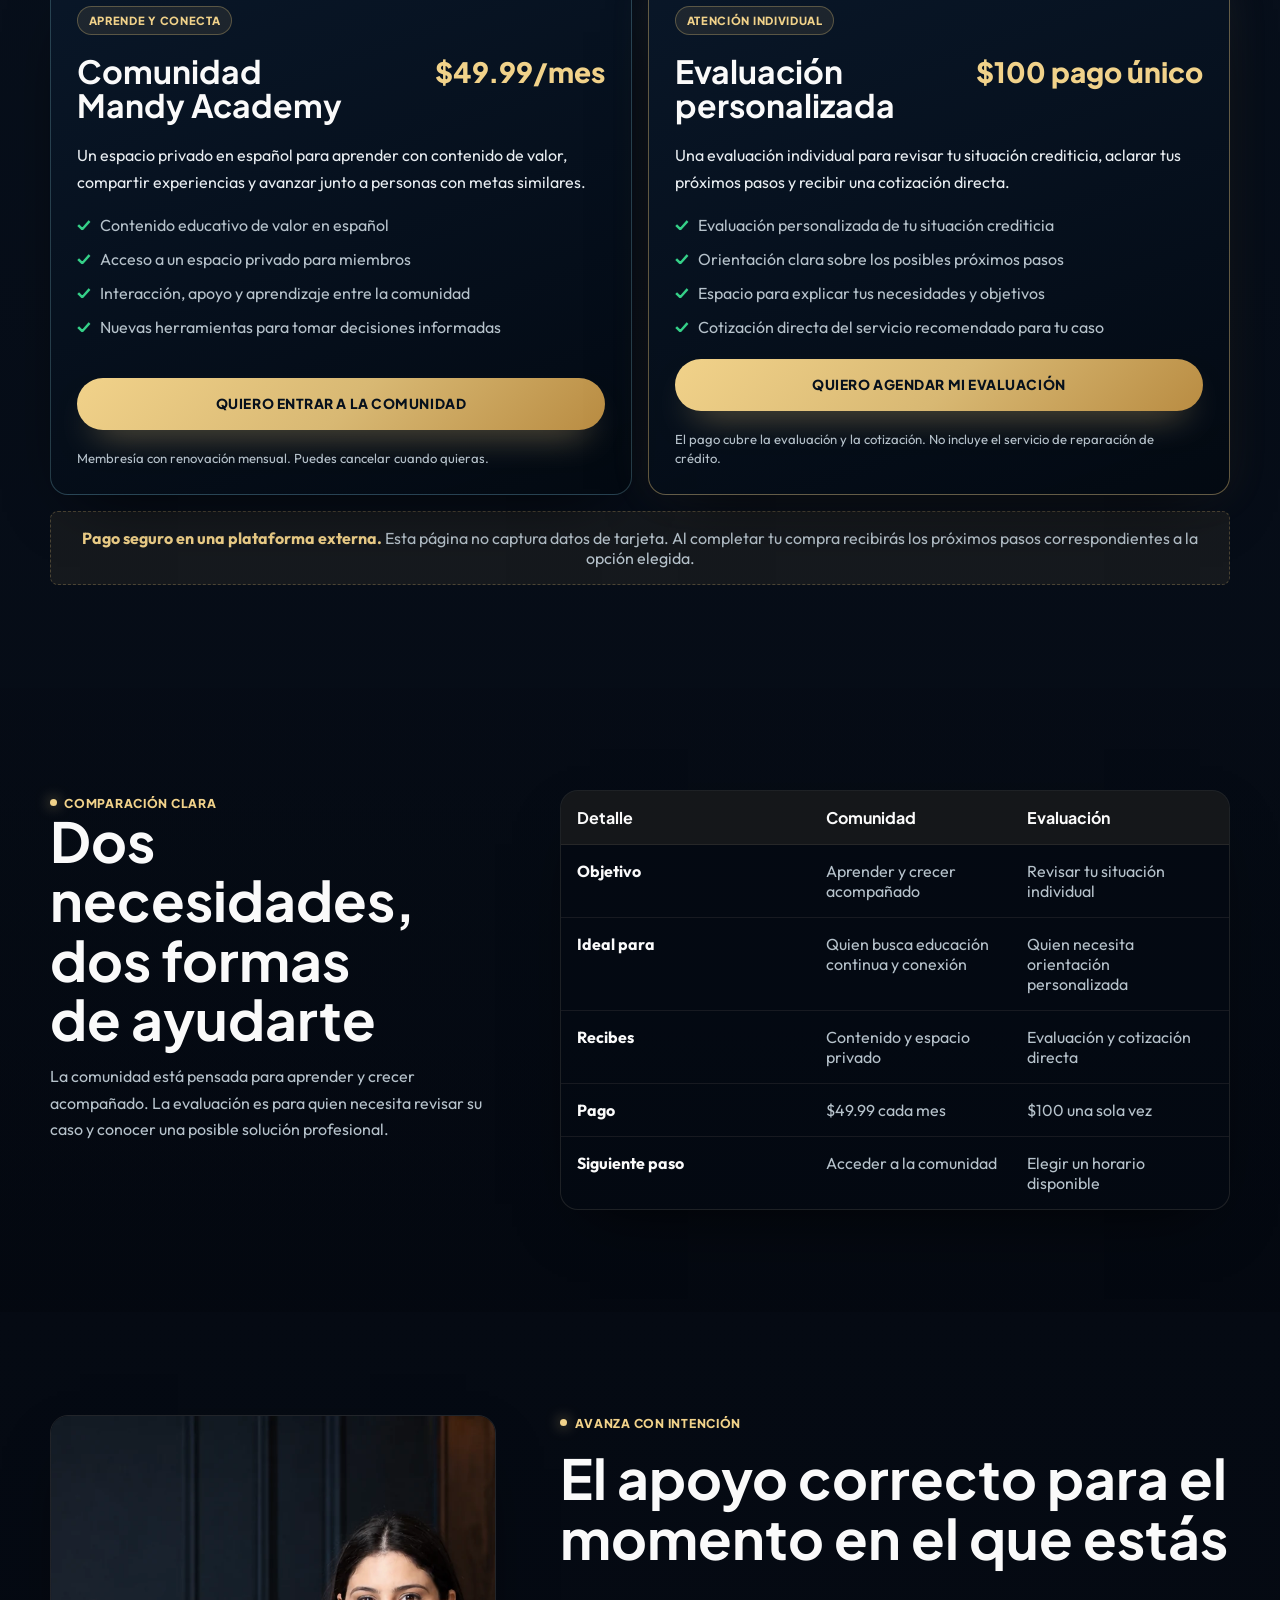
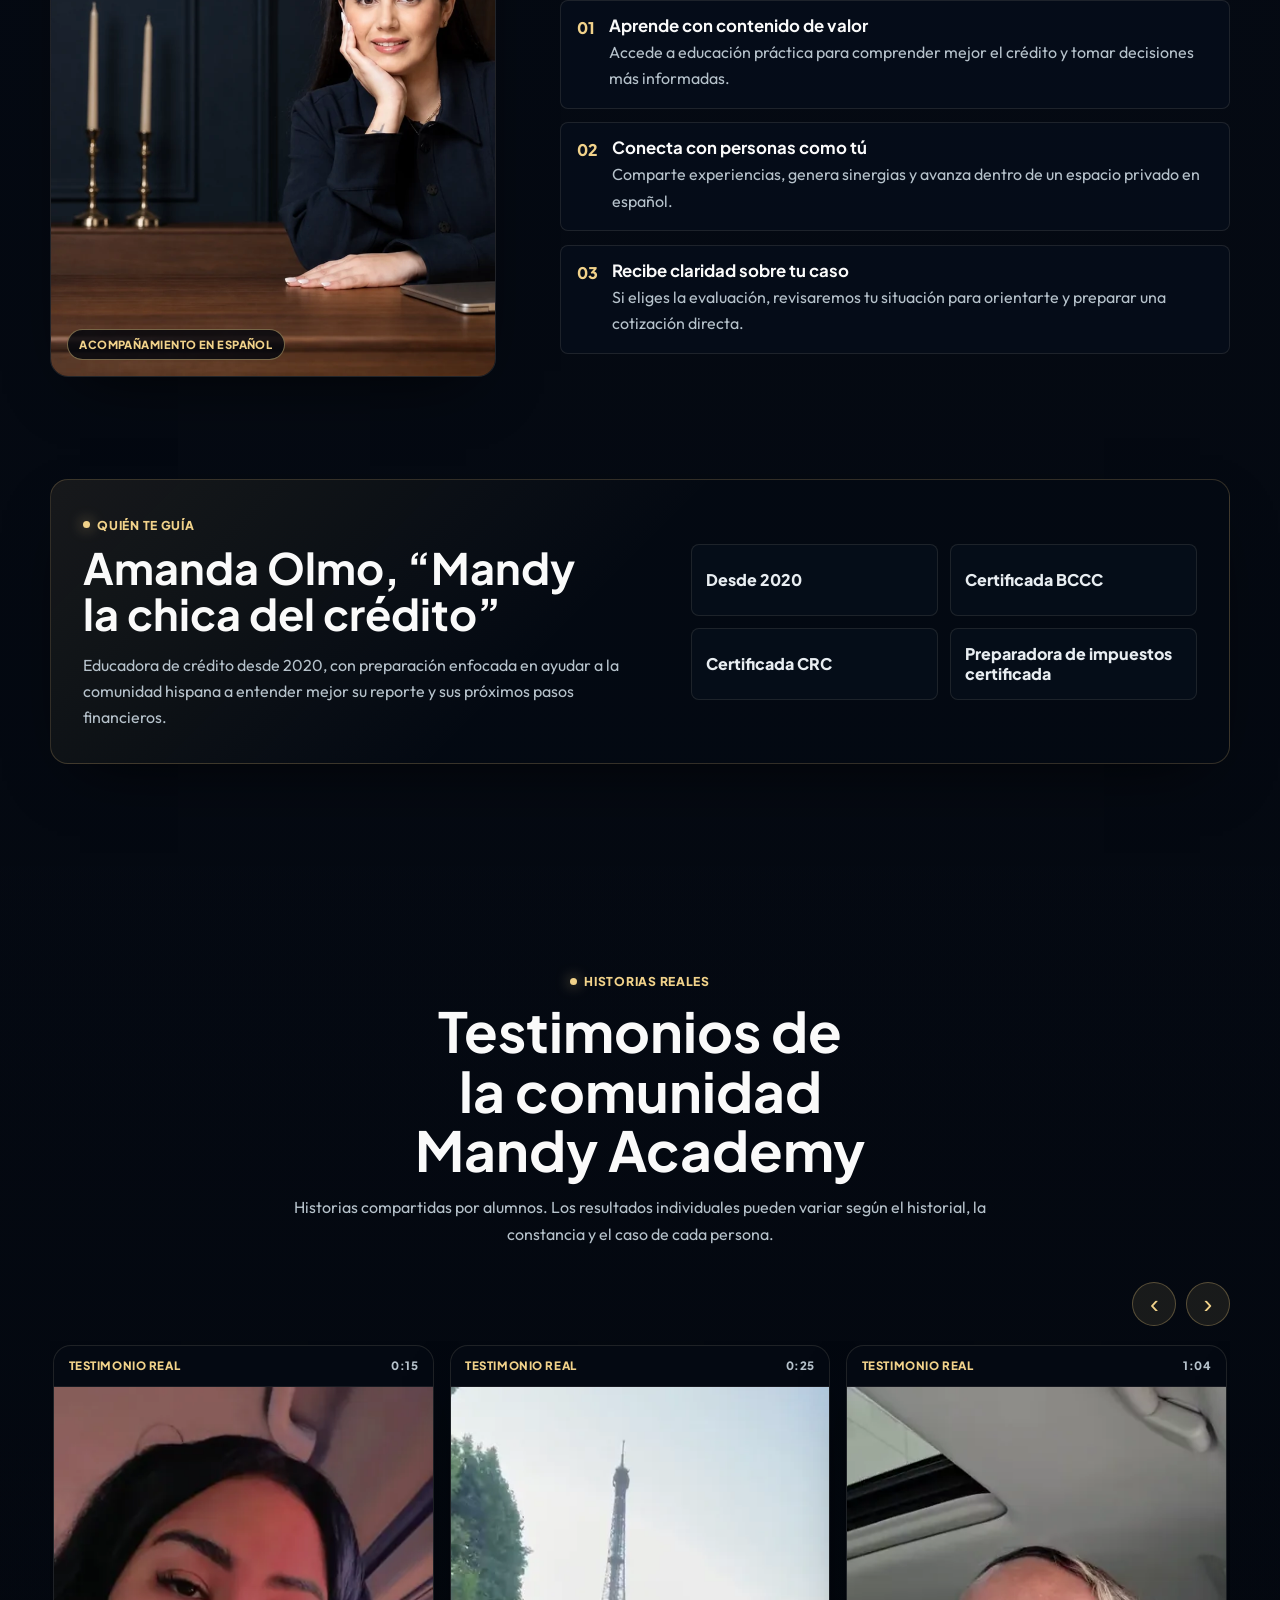
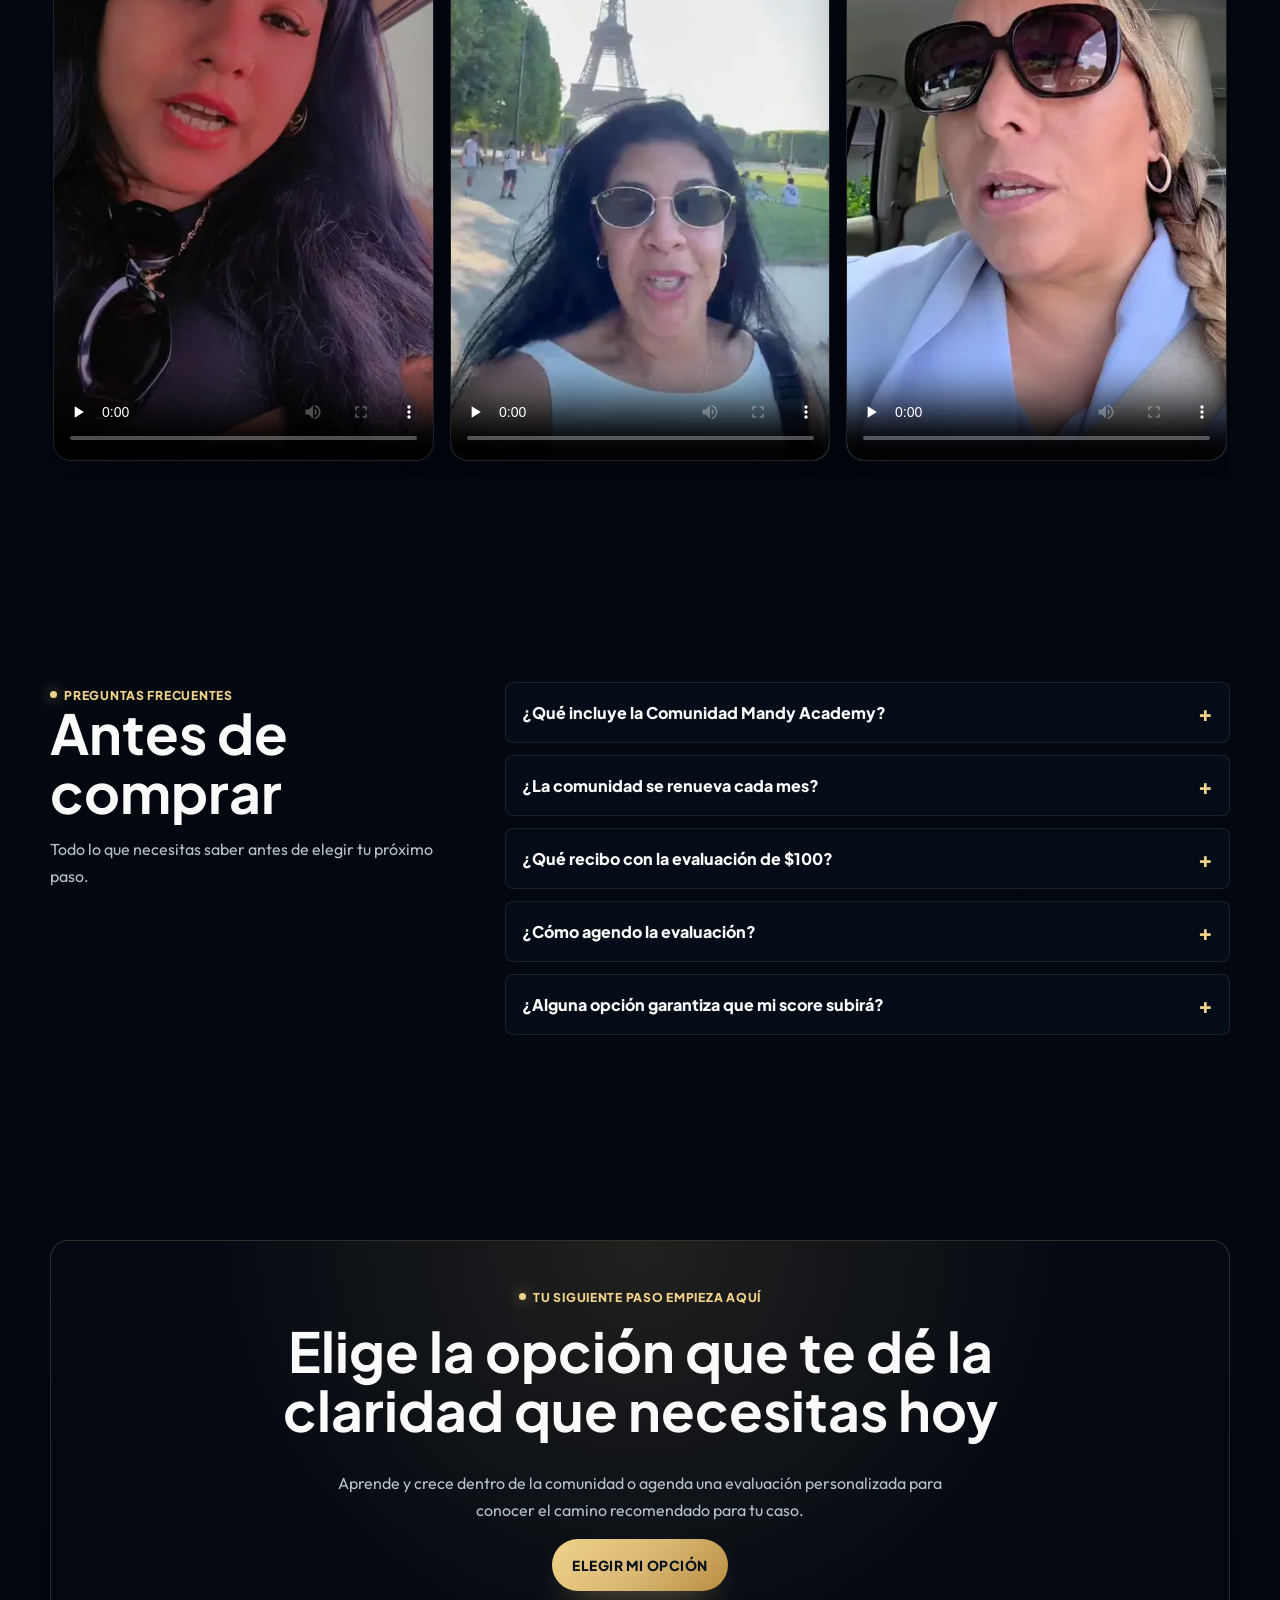
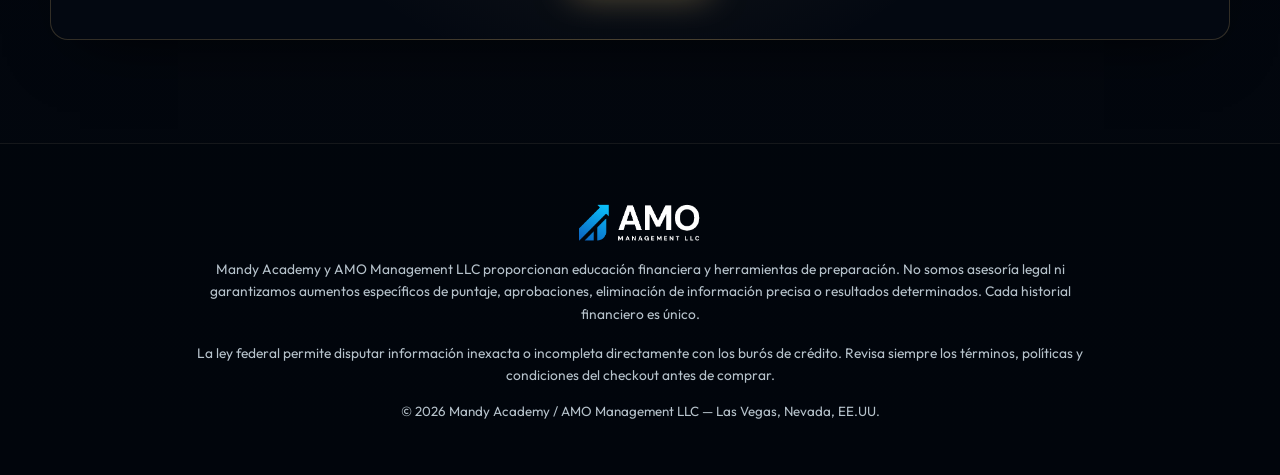
==== commit 4c519434: "rediseña hero multimedia y flujo postcompra" ====
--- a/index.html
+++ b/index.html
@@ -28,11 +28,46 @@
             Comunidad o evaluación personalizada. Tú eliges cómo avanzar.
           </p>
 
-          <div class="vsl-player" data-vsl-player>
-            <video controls playsinline preload="metadata" poster="assets/consulta-100-poster.webp" data-vsl-video aria-label="Amanda explica la evaluación personalizada de crédito de 100 dólares">
-              <source src="assets/consulta-100.mp4" type="video/mp4">
-              Tu navegador no puede reproducir este video.
-            </video>
+          <div class="hero-media" data-hero-media>
+            <div class="media-switch" role="group" aria-label="Elegir contenido principal">
+              <button class="media-switch-button is-active" type="button" data-media-mode="video" aria-pressed="true">
+                <span aria-hidden="true">▶</span> Video
+              </button>
+              <button class="media-switch-button" type="button" data-media-mode="presentation" aria-pressed="false">
+                <span aria-hidden="true">✦</span> Presentación
+              </button>
+            </div>
+
+            <div class="hero-media-stage">
+              <section class="media-panel media-video-panel is-active" data-media-panel="video" aria-label="Video de Amanda">
+                <div class="vsl-ambient" aria-hidden="true"></div>
+                <div class="vsl-context">
+                  <span class="section-tag">Mensaje de Amanda</span>
+                  <h2>Conoce las dos formas de avanzar</h2>
+                  <p>En 81 segundos, Amanda te explica para quién es cada opción y qué puedes esperar después de elegir.</p>
+                  <ul>
+                    <li>Comunidad educativa en español</li>
+                    <li>Evaluación individual de tu caso</li>
+                  </ul>
+                </div>
+                <div class="vsl-player" data-vsl-player>
+                  <span class="vsl-badge">Amanda Olmo · 1:21</span>
+                  <video controls playsinline preload="metadata" poster="assets/consulta-100-poster.webp" data-vsl-video aria-label="Amanda explica la evaluación personalizada de crédito de 100 dólares">
+                    <source src="assets/consulta-100.mp4" type="video/mp4">
+                    Tu navegador no puede reproducir este video.
+                  </video>
+                </div>
+              </section>
+
+              <section class="media-panel media-presentation-panel" data-media-panel="presentation" aria-label="Presentación de opciones" hidden>
+                <div class="hero-banner-viewport" data-hero-banner aria-live="polite"></div>
+                <div class="hero-banner-controls">
+                  <button class="hero-banner-arrow" type="button" data-hero-banner-prev aria-label="Banner anterior">‹</button>
+                  <div class="hero-banner-dots" data-hero-banner-dots role="group" aria-label="Elegir banner"></div>
+                  <button class="hero-banner-arrow" type="button" data-hero-banner-next aria-label="Banner siguiente">›</button>
+                </div>
+              </section>
+            </div>
           </div>
 
           <div class="hero-actions">
@@ -82,17 +117,8 @@
       <div class="container benefits-grid">
         <div class="benefits-visual-column">
           <div class="benefits-media">
-            <img src="assets/support-real.jpeg" alt="Amanda Olmo en una sesión cercana de orientación" width="1920" height="1080" loading="lazy" decoding="async" data-visual-target>
-            <span class="visual-selection-label" data-visual-label>Opción cercana</span>
-          </div>
-
-          <div class="visual-variant-picker" aria-labelledby="visual-picker-title">
-            <div>
-              <span class="section-tag">Landing a la carta</span>
-              <h3 id="visual-picker-title">Elige la imagen de esta sección</h3>
-              <p>Puedes comparar fotografías reales y direcciones visuales creadas con IA. La elección queda guardada en este navegador.</p>
-            </div>
-            <div class="visual-variant-options" data-visual-options role="group" aria-label="Variantes de imagen"></div>
+            <img src="assets/hero-banner-comunidad.webp" alt="Amanda Olmo en un espacio profesional y cercano de Mandy Academy" width="1672" height="941" loading="lazy" decoding="async">
+            <span class="visual-selection-label">Acompañamiento en español</span>
           </div>
         </div>
         <div class="benefits-copy">
@@ -126,12 +152,12 @@
           <h2 id="authority-title">Amanda Olmo, “Mandy la chica del crédito”</h2>
           <p>Educadora de crédito desde 2020, con preparación enfocada en ayudar a la comunidad hispana a entender mejor su reporte y sus próximos pasos financieros.</p>
         </div>
-        <div class="authority-points" aria-label="Credenciales de Amanda Olmo">
-          <span>Desde 2020</span>
-          <span>Certificada BCCC</span>
-          <span>Certificada CRC</span>
-          <span>Preparadora de impuestos certificada</span>
-        </div>
+        <ul class="authority-points" aria-label="Credenciales de Amanda Olmo">
+          <li>Desde 2020</li>
+          <li>Certificada BCCC</li>
+          <li>Certificada CRC</li>
+          <li>Preparadora de impuestos certificada</li>
+        </ul>
       </div>
     </section>
 
@@ -144,7 +170,7 @@
         </div>
 
         <div class="testimonials-shell">
-          <div class="carousel-controls" aria-label="Controles del carrusel de testimonios">
+          <div class="carousel-controls" role="group" aria-label="Controles del carrusel de testimonios">
             <button class="carousel-btn" type="button" data-carousel-prev aria-label="Testimonio anterior">‹</button>
             <button class="carousel-btn" type="button" data-carousel-next aria-label="Testimonio siguiente">›</button>
           </div>
@@ -281,9 +307,9 @@
 
   <div class="toast" id="checkout-toast" role="status" aria-live="polite" hidden></div>
 
-  <div class="sticky-cta" aria-label="Acceso rapido a paquetes">
+  <nav class="sticky-cta" aria-label="Acceso rápido a paquetes">
     <button class="btn btn-primary" type="button" data-scroll-offers>Ver las dos opciones</button>
-  </div>
+  </nav>
 
   <script src="js/app.js"></script>
 </body>
--- a/css/styles.css
+++ b/css/styles.css
@@ -190,17 +190,185 @@
   justify-content: center;
 }
 
+.hero-media {
+  display: grid;
+  justify-items: center;
+  gap: 0.8rem;
+  width: min(100%, 1100px);
+  margin-top: 0.35rem;
+}
+
+.media-switch {
+  display: inline-flex;
+  gap: 0.25rem;
+  padding: 0.28rem;
+  border: 1px solid rgba(216, 184, 115, 0.28);
+  border-radius: 999px;
+  background: rgba(2, 6, 13, 0.82);
+  box-shadow: 0 14px 34px rgba(0, 0, 0, 0.26);
+}
+
+.media-switch-button {
+  display: inline-flex;
+  min-height: 40px;
+  align-items: center;
+  justify-content: center;
+  gap: 0.42rem;
+  padding: 0.55rem 0.9rem;
+  border: 0;
+  border-radius: 999px;
+  background: transparent;
+  color: var(--muted);
+  cursor: pointer;
+  font-family: var(--font-headings);
+  font-size: 0.76rem;
+  font-weight: 800;
+  letter-spacing: 0.04em;
+  text-transform: uppercase;
+  transition: color 0.2s ease, background 0.2s ease, box-shadow 0.2s ease;
+}
+
+.media-switch-button.is-active {
+  background: linear-gradient(135deg, var(--gold-bright), var(--gold));
+  color: #06101c;
+  box-shadow: 0 10px 24px -14px rgba(216, 184, 115, 0.9);
+}
+
+.hero-media-stage {
+  position: relative;
+  width: 100%;
+  aspect-ratio: 16 / 9;
+  overflow: hidden;
+  border: 1px solid rgba(216, 184, 115, 0.34);
+  border-radius: 22px;
+  background: #01050b;
+  box-shadow: var(--shadow), 0 0 64px rgba(216, 184, 115, 0.1);
+}
+
+.media-panel {
+  position: absolute;
+  inset: 0;
+  min-width: 0;
+  min-height: 0;
+}
+
+.media-panel[hidden] {
+  display: none !important;
+}
+
+.media-video-panel {
+  display: grid;
+  grid-template-columns: minmax(0, 1fr) minmax(300px, 390px);
+  gap: clamp(1rem, 3vw, 2.3rem);
+  align-items: center;
+  padding: clamp(1rem, 2.3vw, 1.6rem);
+  isolation: isolate;
+  background: #020711;
+}
+
+.vsl-ambient {
+  position: absolute;
+  inset: -10%;
+  z-index: -2;
+  background:
+    linear-gradient(90deg, rgba(2, 7, 17, 0.94) 10%, rgba(2, 7, 17, 0.64) 58%, rgba(2, 7, 17, 0.78)),
+    url("../assets/consulta-100-poster.webp") center 36% / cover no-repeat;
+  filter: blur(28px) brightness(0.48) saturate(0.9);
+  transform: scale(1.08);
+}
+
+.media-video-panel::after {
+  content: "";
+  position: absolute;
+  inset: 0;
+  z-index: -1;
+  background:
+    radial-gradient(circle at 82% 48%, rgba(143, 216, 232, 0.13), transparent 24rem),
+    linear-gradient(115deg, rgba(216, 184, 115, 0.08), transparent 38%);
+  pointer-events: none;
+}
+
+.vsl-context {
+  display: grid;
+  justify-items: start;
+  gap: 0.9rem;
+  max-width: 490px;
+  padding-left: clamp(0.5rem, 3vw, 2.4rem);
+  text-align: left;
+}
+
+.vsl-context h2 {
+  max-width: 13ch;
+  font-size: clamp(2rem, 4vw, 3.65rem);
+  color: var(--text);
+}
+
+.vsl-context p {
+  max-width: 43ch;
+  color: var(--soft);
+  font-size: 1rem;
+}
+
+.vsl-context ul {
+  display: grid;
+  gap: 0.55rem;
+  margin: 0;
+  padding: 0;
+  list-style: none;
+}
+
+.vsl-context li {
+  display: flex;
+  align-items: center;
+  gap: 0.55rem;
+  color: var(--muted);
+}
+
+.vsl-context li::before {
+  content: "✓";
+  color: var(--gold-bright);
+  font-weight: 800;
+}
+
 .vsl-player {
   position: relative;
-  width: min(100%, 900px);
-  height: clamp(430px, 58svh, 620px);
+  justify-self: end;
+  width: min(100%, 345px);
+  height: 100%;
+  max-height: 570px;
   overflow: hidden;
-  border: 1px solid rgba(216, 184, 115, 0.3);
-  border-radius: var(--radius-lg);
-  background:
-    radial-gradient(circle at 50% 30%, rgba(143, 216, 232, 0.1), transparent 32rem),
-    #01050b;
-  box-shadow: var(--shadow), 0 0 54px rgba(216, 184, 115, 0.08);
+  aspect-ratio: 9 / 16;
+  border: 1px solid rgba(241, 210, 138, 0.44);
+  border-radius: 18px;
+  background: #000;
+  box-shadow: 0 28px 70px -30px rgba(0, 0, 0, 0.9), 0 0 34px rgba(216, 184, 115, 0.12);
+}
+
+.vsl-player::after {
+  content: "";
+  position: absolute;
+  inset: 0;
+  border-radius: inherit;
+  box-shadow: inset 0 0 0 1px rgba(255, 255, 255, 0.06);
+  pointer-events: none;
+}
+
+.vsl-badge {
+  position: absolute;
+  top: 0.75rem;
+  left: 0.75rem;
+  z-index: 2;
+  padding: 0.38rem 0.58rem;
+  border: 1px solid rgba(241, 210, 138, 0.35);
+  border-radius: 999px;
+  background: rgba(2, 6, 13, 0.78);
+  color: var(--gold-bright);
+  font-family: var(--font-headings);
+  font-size: 0.64rem;
+  font-weight: 800;
+  letter-spacing: 0.04em;
+  pointer-events: none;
+  text-transform: uppercase;
 }
 
 .vsl-player video {
@@ -208,7 +376,120 @@
   width: 100%;
   height: 100%;
   object-fit: contain;
-  background: transparent;
+  background: #000;
+}
+
+.media-presentation-panel,
+.hero-banner-viewport,
+.hero-banner {
+  width: 100%;
+  height: 100%;
+}
+
+.hero-banner {
+  position: relative;
+  overflow: hidden;
+  background: #020711;
+}
+
+.hero-banner img {
+  width: 100%;
+  height: 100%;
+  object-fit: cover;
+  object-position: center;
+}
+
+.hero-banner-shade {
+  position: absolute;
+  inset: 0;
+  background:
+    linear-gradient(90deg, rgba(2, 6, 13, 0.92) 0%, rgba(2, 6, 13, 0.65) 35%, transparent 68%),
+    linear-gradient(0deg, rgba(2, 6, 13, 0.42), transparent 38%);
+  pointer-events: none;
+}
+
+.hero-banner-copy {
+  position: absolute;
+  top: 50%;
+  left: clamp(1.4rem, 6vw, 4.8rem);
+  display: grid;
+  gap: 0.8rem;
+  width: min(46%, 510px);
+  transform: translateY(-50%);
+  text-align: left;
+}
+
+.hero-banner-copy > span {
+  color: var(--gold-bright);
+  font-family: var(--font-headings);
+  font-size: 0.74rem;
+  font-weight: 800;
+  letter-spacing: 0.07em;
+  text-transform: uppercase;
+}
+
+.hero-banner-copy h2 {
+  font-size: clamp(2rem, 4.4vw, 4rem);
+  color: #fff;
+  text-shadow: 0 8px 26px rgba(0, 0, 0, 0.45);
+}
+
+.hero-banner-copy p {
+  color: var(--soft);
+  font-size: clamp(0.92rem, 1.7vw, 1.14rem);
+}
+
+.hero-banner-controls {
+  position: absolute;
+  left: 50%;
+  bottom: 1rem;
+  z-index: 4;
+  display: flex;
+  align-items: center;
+  gap: 0.65rem;
+  transform: translateX(-50%);
+}
+
+.hero-banner-arrow,
+.hero-banner-dots button {
+  border: 1px solid rgba(241, 210, 138, 0.38);
+  background: rgba(2, 6, 13, 0.78);
+  color: #fff;
+  cursor: pointer;
+  backdrop-filter: blur(10px);
+}
+
+.hero-banner-arrow {
+  display: grid;
+  width: 38px;
+  height: 38px;
+  place-items: center;
+  border-radius: 50%;
+  font-size: 1.55rem;
+  line-height: 1;
+}
+
+.hero-banner-dots {
+  display: flex;
+  align-items: center;
+  gap: 0.42rem;
+  padding: 0.5rem 0.62rem;
+  border-radius: 999px;
+  background: rgba(2, 6, 13, 0.72);
+  backdrop-filter: blur(10px);
+}
+
+.hero-banner-dots button {
+  width: 8px;
+  height: 8px;
+  padding: 0;
+  border-radius: 50%;
+}
+
+.hero-banner-dots button.is-active {
+  width: 24px;
+  border-radius: 999px;
+  background: var(--gold-bright);
 }
 
 .btn {
@@ -483,92 +764,6 @@
   text-transform: uppercase;
 }
 
-.visual-variant-picker {
-  display: grid;
-  gap: 0.85rem;
-  padding: 1rem;
-  border: 1px solid rgba(216, 184, 115, 0.2);
-  border-radius: var(--radius-lg);
-  background: rgba(5, 10, 19, 0.8);
-  box-shadow: var(--shadow);
-}
-
-.visual-variant-picker .section-tag {
-  margin-bottom: 0.45rem;
-}
-
-.visual-variant-picker h3 {
-  margin-bottom: 0.4rem;
-  font-size: 1.1rem;
-}
-
-.visual-variant-picker p {
-  font-size: 0.84rem;
-  line-height: 1.45;
-}
-
-.visual-variant-options {
-  display: grid;
-  grid-template-columns: repeat(3, minmax(0, 1fr));
-  gap: 0.55rem;
-}
-
-.visual-variant-option {
-  display: grid;
-  gap: 0.45rem;
-  min-width: 0;
-  overflow: hidden;
-  border: 1px solid rgba(245, 230, 200, 0.12);
-  border-radius: 10px;
-  background: rgba(7, 16, 29, 0.72);
-  color: var(--text);
-  cursor: pointer;
-  padding: 0.35rem;
-  text-align: left;
-  transition: border-color 0.2s ease, transform 0.2s ease, background 0.2s ease;
-}
-
-.visual-variant-option:hover {
-  transform: translateY(-2px);
-  border-color: rgba(216, 184, 115, 0.38);
-}
-
-.visual-variant-option[aria-pressed="true"] {
-  border-color: var(--gold-bright);
-  background: rgba(216, 184, 115, 0.12);
-  box-shadow: 0 0 0 1px rgba(216, 184, 115, 0.18);
-}
-
-.visual-variant-option img {
-  width: 100%;
-  height: 68px;
-  border-radius: 7px;
-  object-fit: cover;
-}
-
-.visual-variant-option span {
-  display: grid;
-  gap: 0.05rem;
-  padding: 0 0.2rem 0.2rem;
-}
-
-.visual-variant-option strong,
-.visual-variant-option small {
-  overflow: hidden;
-  text-overflow: ellipsis;
-  white-space: nowrap;
-}
-
-.visual-variant-option strong {
-  font-family: var(--font-headings);
-  font-size: 0.73rem;
-}
-
-.visual-variant-option small {
-  color: var(--muted);
-  font-size: 0.65rem;
-}
-
 .benefits-copy {
   display: grid;
   gap: 1.1rem;
@@ -627,9 +822,12 @@
   display: grid;
   grid-template-columns: repeat(2, minmax(0, 1fr));
   gap: 0.75rem;
-}
-
-.authority-points span {
+  margin: 0;
+  padding: 0;
+  list-style: none;
+}
+
+.authority-points li {
   min-height: 72px;
   display: flex;
   align-items: center;
@@ -974,9 +1172,12 @@
   gap: 0.75rem;
   width: 100%;
   margin-top: 0.3rem;
-}
-
-.next-steps article {
+  margin-bottom: 0;
+  padding: 0;
+  list-style: none;
+}
+
+.next-steps > li {
   display: grid;
   gap: 0.45rem;
   padding: 1rem;
@@ -1038,6 +1239,9 @@
 }
 
 .btn:focus-visible,
+.media-switch-button:focus-visible,
+.hero-banner-arrow:focus-visible,
+.hero-banner-dots button:focus-visible,
 .accordion-trigger:focus-visible,
 .carousel-btn:focus-visible,
 .video-carousel:focus-visible,
@@ -1066,6 +1270,19 @@
     padding-top: 2rem;
   }
 
+  .media-video-panel {
+    grid-template-columns: minmax(0, 1fr) minmax(240px, 315px);
+    gap: 1rem;
+  }
+
+  .vsl-context {
+    padding-left: 0.4rem;
+  }
+
+  .vsl-context h2 {
+    font-size: clamp(1.75rem, 4.8vw, 2.6rem);
+  }
+
   .offer-grid {
     grid-template-columns: 1fr;
   }
@@ -1117,11 +1334,72 @@
     line-height: 1.4;
   }
 
+  .hero-media {
+    width: 100%;
+  }
+
+  .hero-media-stage {
+    width: min(100%, 430px);
+    aspect-ratio: 9 / 16;
+    border-radius: 16px;
+  }
+
+  .hero-media[data-active-media-mode="presentation"] .hero-media-stage {
+    width: 100%;
+    aspect-ratio: 4 / 5;
+  }
+
+  .media-video-panel {
+    display: block;
+    padding: 0;
+  }
+
+  .vsl-context {
+    display: none;
+  }
+
+  .vsl-ambient {
+    inset: -12%;
+    background-position: center;
+    filter: blur(24px) brightness(0.42);
+  }
+
   .vsl-player {
-    width: calc(100vw - 1.25rem);
-    height: min(54svh, 560px);
-    min-height: 420px;
-    border-radius: 14px;
+    width: 100%;
+    height: 100%;
+    max-height: none;
+    border: 0;
+    border-radius: 0;
+    box-shadow: none;
+  }
+
+  .hero-banner img {
+    object-position: 62% center;
+  }
+
+  .hero-banner-shade {
+    background:
+      linear-gradient(0deg, rgba(2, 6, 13, 0.94) 0%, rgba(2, 6, 13, 0.68) 42%, transparent 76%),
+      linear-gradient(90deg, rgba(2, 6, 13, 0.34), transparent 70%);
+  }
+
+  .hero-banner-copy {
+    top: auto;
+    right: 1.15rem;
+    bottom: 4.3rem;
+    left: 1.15rem;
+    gap: 0.55rem;
+    width: auto;
+    transform: none;
+  }
+
+  .hero-banner-copy h2 {
+    max-width: 12ch;
+    font-size: clamp(1.85rem, 9vw, 2.7rem);
+  }
+
+  .hero-banner-copy p {
+    font-size: 0.92rem;
   }
 
   .hero-actions {
@@ -1186,20 +1464,6 @@
     height: 340px;
   }
 
-  .visual-variant-options {
-    display: flex;
-    overflow-x: auto;
-    margin-inline: -1rem;
-    padding: 0.1rem 1rem 0.55rem;
-    scroll-padding-inline: 1rem;
-    scroll-snap-type: x mandatory;
-  }
-
-  .visual-variant-option {
-    flex: 0 0 124px;
-    scroll-snap-align: start;
-  }
-
   .authority-points {
     grid-template-columns: 1fr;
   }
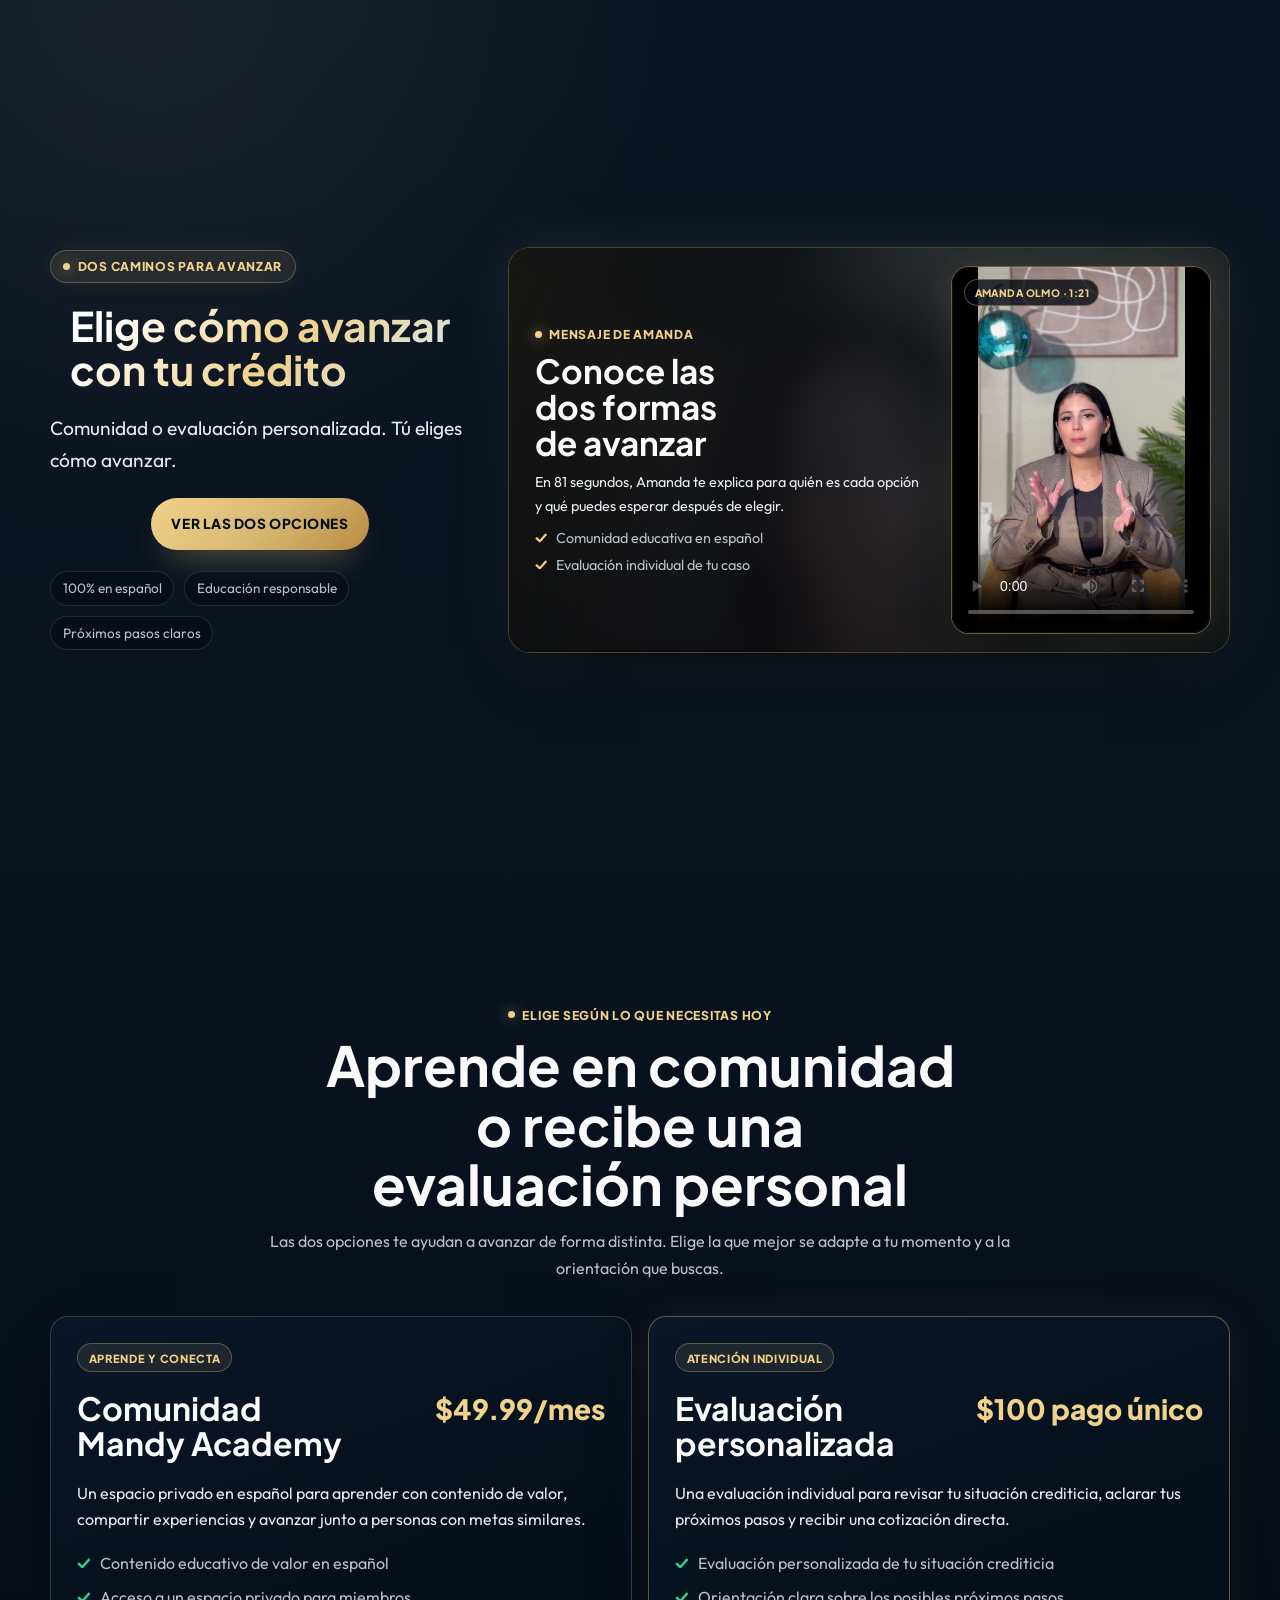
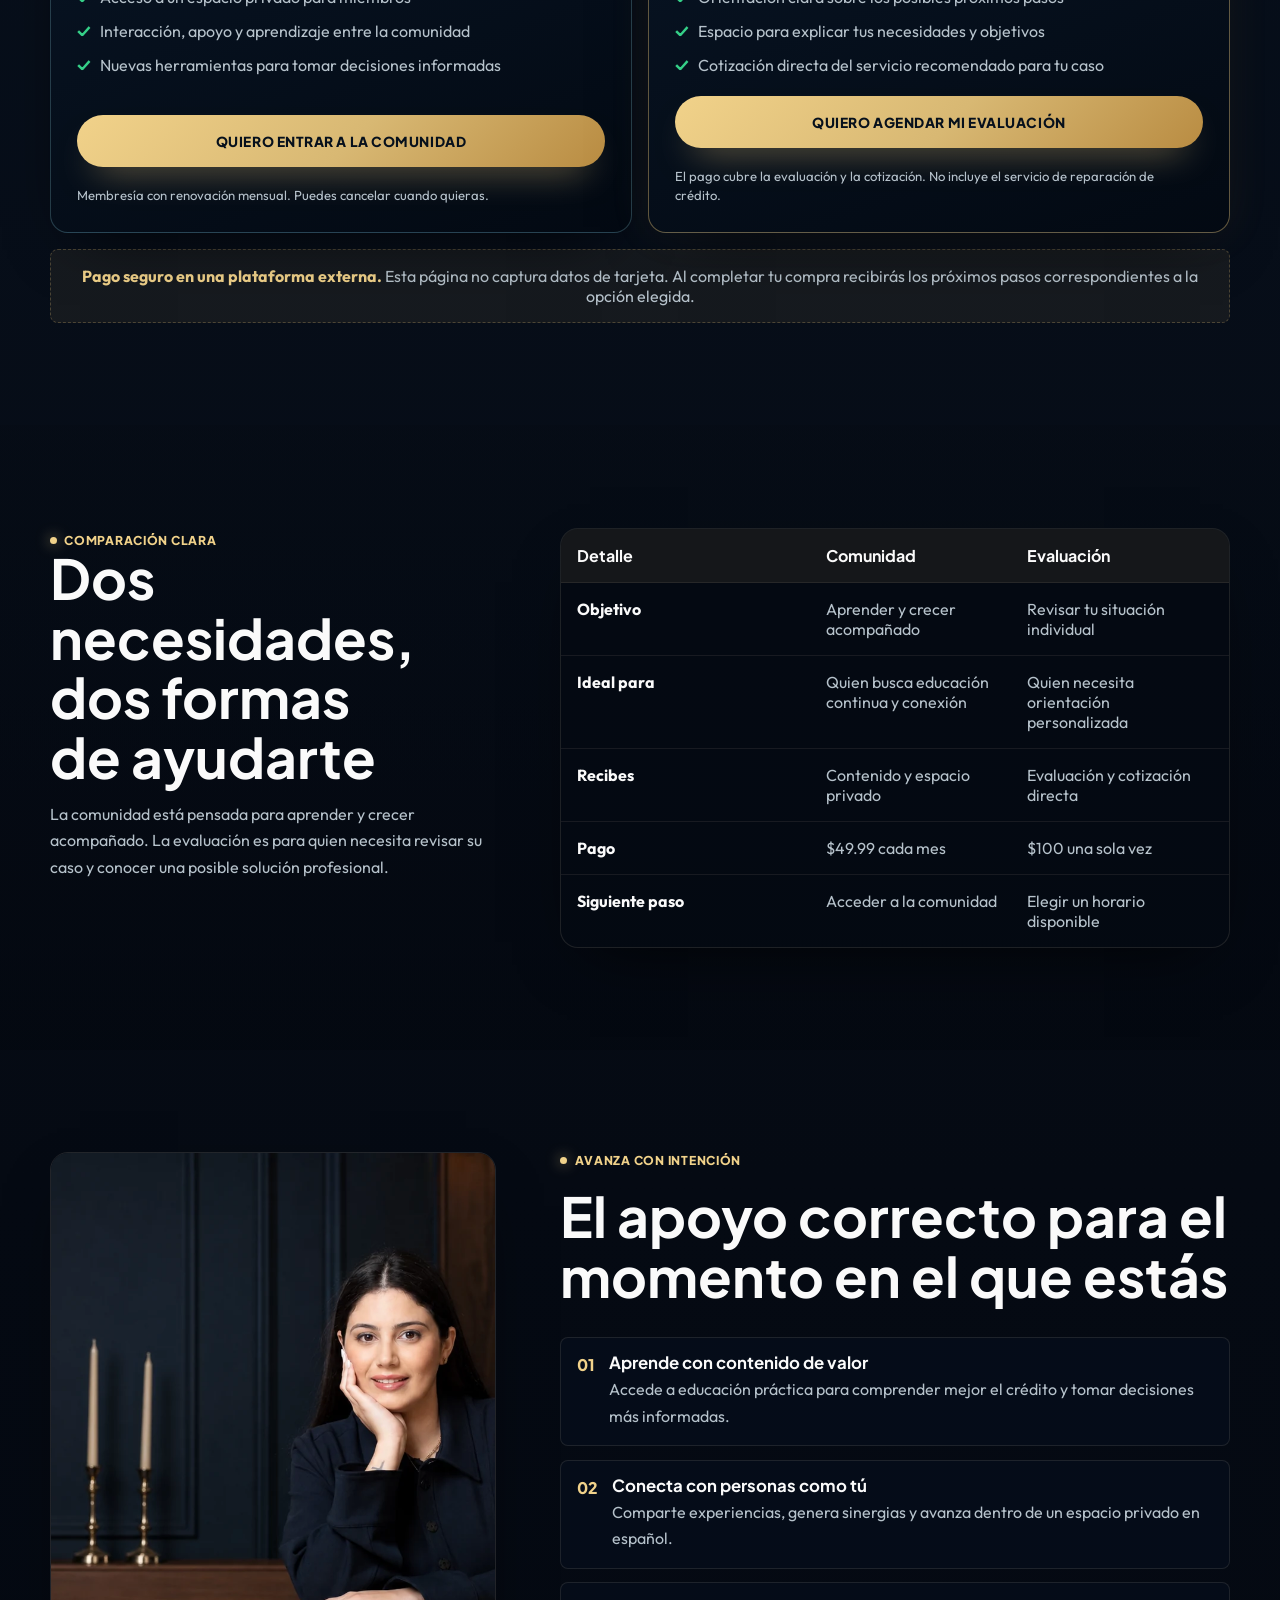
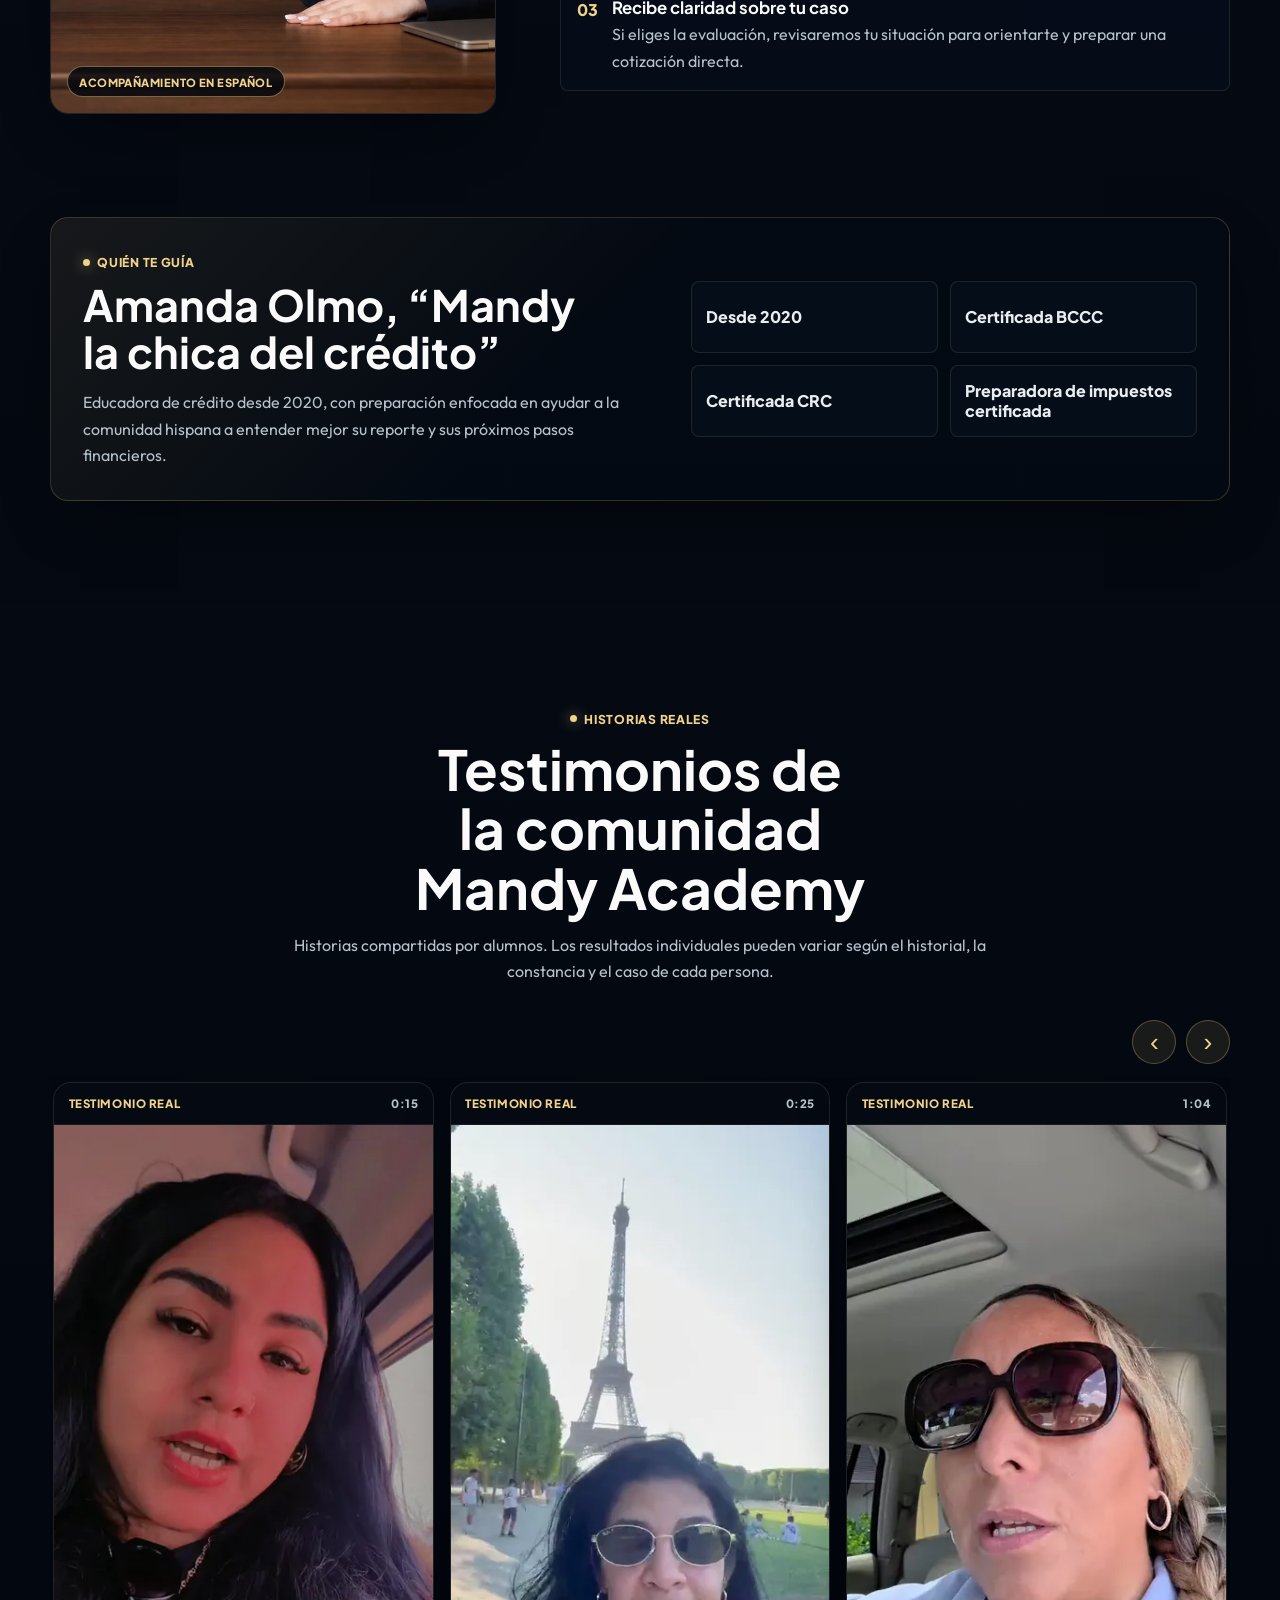
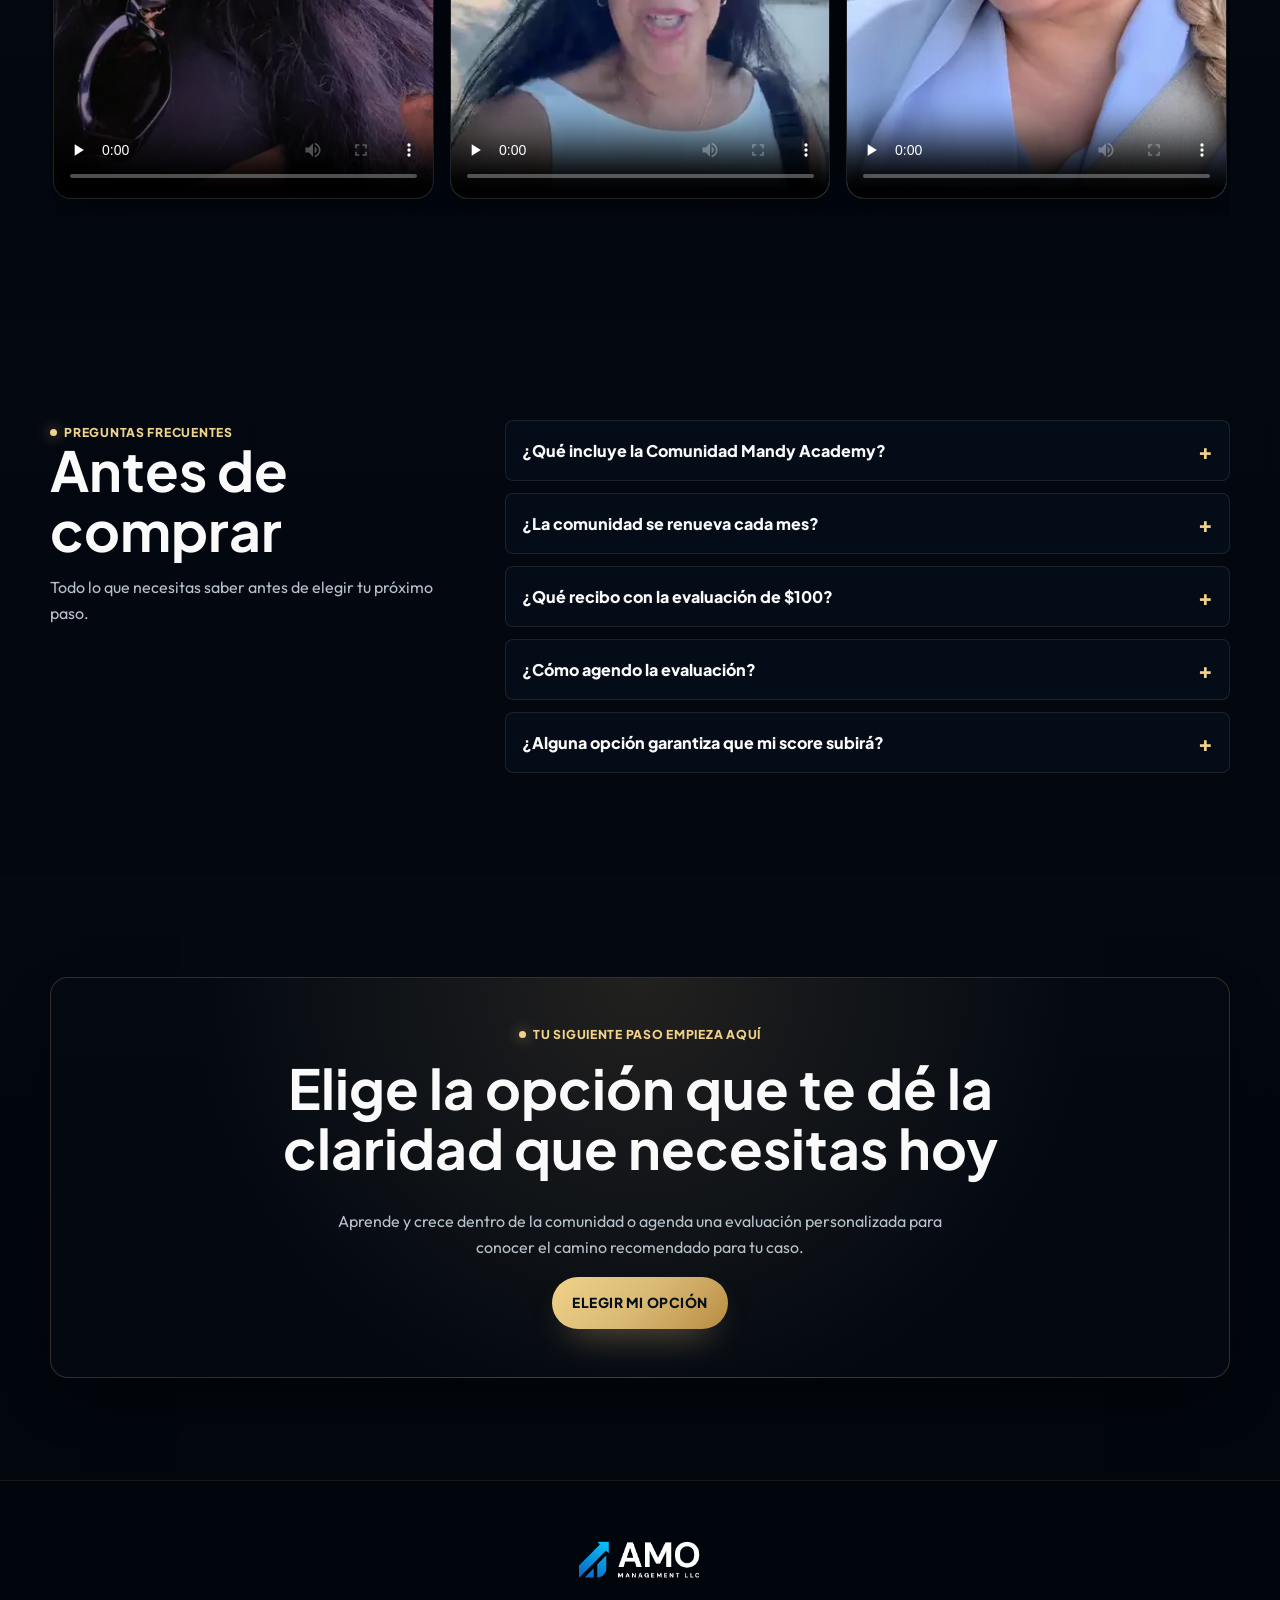
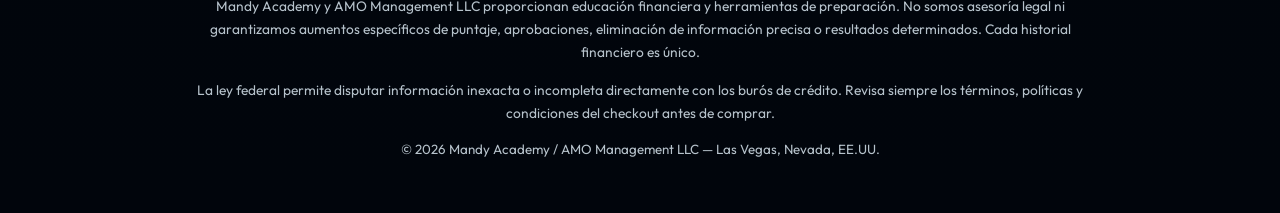
==== commit ee4d3415: "reorganiza hero de escritorio y actualiza favicon" ====
--- a/index.html
+++ b/index.html
@@ -10,7 +10,8 @@
   <meta property="og:description" content="Dos caminos claros para avanzar: comunidad educativa o evaluación personalizada de tu crédito.">
   <meta property="og:type" content="website">
   <meta property="og:image" content="assets/hero-real.jpeg">
-  <link rel="icon" type="image/png" href="assets/logo.png">
+  <link rel="icon" type="image/png" href="assets/favicon-mark.png">
+  <link rel="apple-touch-icon" href="assets/favicon-mark.png">
   <link rel="preconnect" href="https://fonts.googleapis.com">
   <link rel="preconnect" href="https://fonts.gstatic.com" crossorigin>
   <link href="https://fonts.googleapis.com/css2?family=Plus+Jakarta+Sans:wght@500;600;700;800&family=Outfit:wght@400;500;600;700&display=swap" rel="stylesheet">
--- a/css/styles.css
+++ b/css/styles.css
@@ -199,7 +199,7 @@
 }
 
 .media-switch {
-  display: inline-flex;
+  display: none;
   gap: 0.25rem;
   padding: 0.28rem;
   border: 1px solid rgba(216, 184, 115, 0.28);
@@ -386,6 +386,10 @@
   height: 100%;
 }
 
+.media-presentation-panel {
+  padding: 0;
+}
+
 .hero-banner {
   position: relative;
   overflow: hidden;
@@ -490,6 +494,12 @@
   width: 24px;
   border-radius: 999px;
   background: var(--gold-bright);
+}
+
+@media (min-width: 681px) {
+  .hero-media[data-active-media-mode="presentation"] .hero-media-stage {
+    aspect-ratio: 3 / 2;
+  }
 }
 
 .btn {
@@ -1250,6 +1260,81 @@
   outline-offset: 3px;
 }
 
+@media (min-width: 1100px) {
+  .hero-section {
+    padding-block: 1.5rem;
+  }
+
+  .hero-copy {
+    grid-template-columns: minmax(380px, 420px) minmax(0, 1fr);
+    grid-template-areas:
+      "eyebrow media"
+      "title media"
+      "lede media"
+      "actions media"
+      "trust media";
+    column-gap: clamp(1.8rem, 3vw, 3rem);
+    row-gap: 1rem;
+    align-items: center;
+    text-align: left;
+  }
+
+  .hero-copy > .eyebrow {
+    grid-area: eyebrow;
+    justify-self: start;
+  }
+
+  .hero-copy > h1 {
+    grid-area: title;
+    max-width: none;
+    font-size: clamp(2.55rem, 3.1vw, 2.8rem);
+  }
+
+  .hero-copy > .hero-lede {
+    grid-area: lede;
+  }
+
+  .hero-copy > .hero-media {
+    grid-area: media;
+    width: 100%;
+    margin-top: 0;
+  }
+
+  .hero-copy > .hero-media .media-video-panel {
+    grid-template-columns: minmax(0, 1fr) minmax(220px, 260px);
+    gap: 1.25rem;
+    padding: 1.1rem;
+  }
+
+  .hero-copy > .hero-media .vsl-context {
+    gap: 0.65rem;
+    padding-left: 0.5rem;
+  }
+
+  .hero-copy > .hero-media .vsl-context h2 {
+    max-width: 12ch;
+    font-size: clamp(2rem, 2.6vw, 2.45rem);
+  }
+
+  .hero-copy > .hero-media .vsl-context p,
+  .hero-copy > .hero-media .vsl-context li {
+    font-size: 0.9rem;
+  }
+
+  .hero-copy > .hero-actions {
+    grid-area: actions;
+  }
+
+  .hero-copy > .trust-list {
+    grid-area: trust;
+  }
+
+  .hero-actions,
+  .trust-list {
+    justify-content: flex-start;
+  }
+}
+
 @media (min-width: 941px) {
   .video-card {
     flex-basis: calc((100% - 2rem) / 3);
@@ -1300,11 +1385,11 @@
   .hero-section {
     min-height: 0;
     align-items: start;
-    padding: 1.1rem 0 2.5rem;
+    padding: 0.7rem 0 2rem;
   }
 
   .hero-grid {
-    gap: 1.4rem;
+    gap: 0.65rem;
     justify-items: center;
     text-align: center;
   }
@@ -1312,36 +1397,43 @@
   .hero-copy {
     display: grid;
     justify-items: center;
-    gap: 1rem;
+    gap: 0.6rem;
     width: 100%;
   }
 
+  .hero-section .container {
+    width: min(100% - 1rem, 1180px);
+  }
+
   .hero-copy .eyebrow {
-    font-size: 0.68rem;
-    padding: 0.42rem 0.65rem;
+    font-size: 0.59rem;
+    padding: 0.34rem 0.56rem;
   }
 
   .hero-copy h1 {
-    max-width: 18ch;
-    font-size: clamp(1.9rem, 8.2vw, 2.35rem);
-    line-height: 1.08;
-    text-wrap: pretty;
+    width: 100%;
+    max-width: none;
+    font-size: clamp(1.65rem, 7.2vw, 1.95rem);
+    line-height: 1.04;
+    text-wrap: balance;
   }
 
   .hero-lede {
-    max-width: 30ch;
-    font-size: 0.96rem;
-    line-height: 1.4;
+    max-width: 34ch;
+    font-size: 0.84rem;
+    line-height: 1.32;
   }
 
   .hero-media {
     width: 100%;
+    gap: 0;
+    margin-top: 0;
   }
 
   .hero-media-stage {
-    width: min(100%, 430px);
+    width: min(76vw, 300px);
     aspect-ratio: 9 / 16;
-    border-radius: 16px;
+    border-radius: 14px;
   }
 
   .hero-media[data-active-media-mode="presentation"] .hero-media-stage {
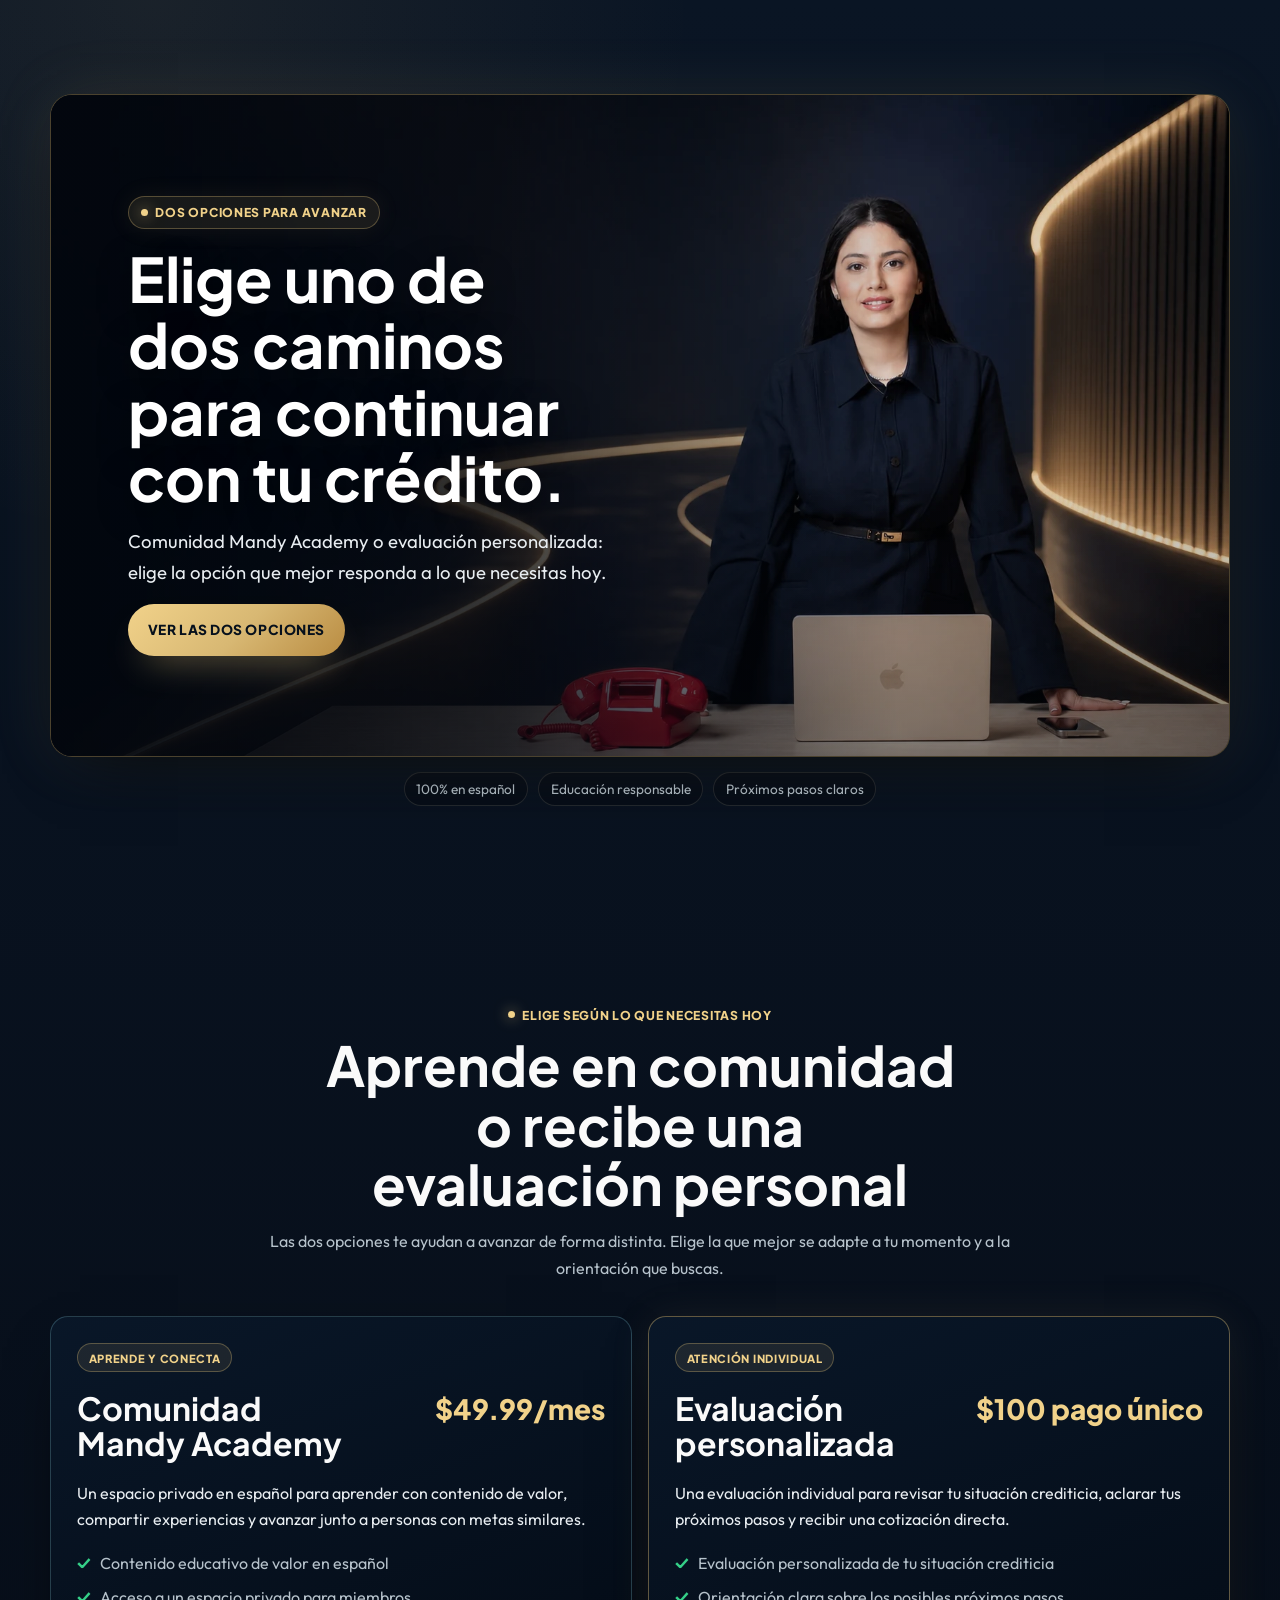
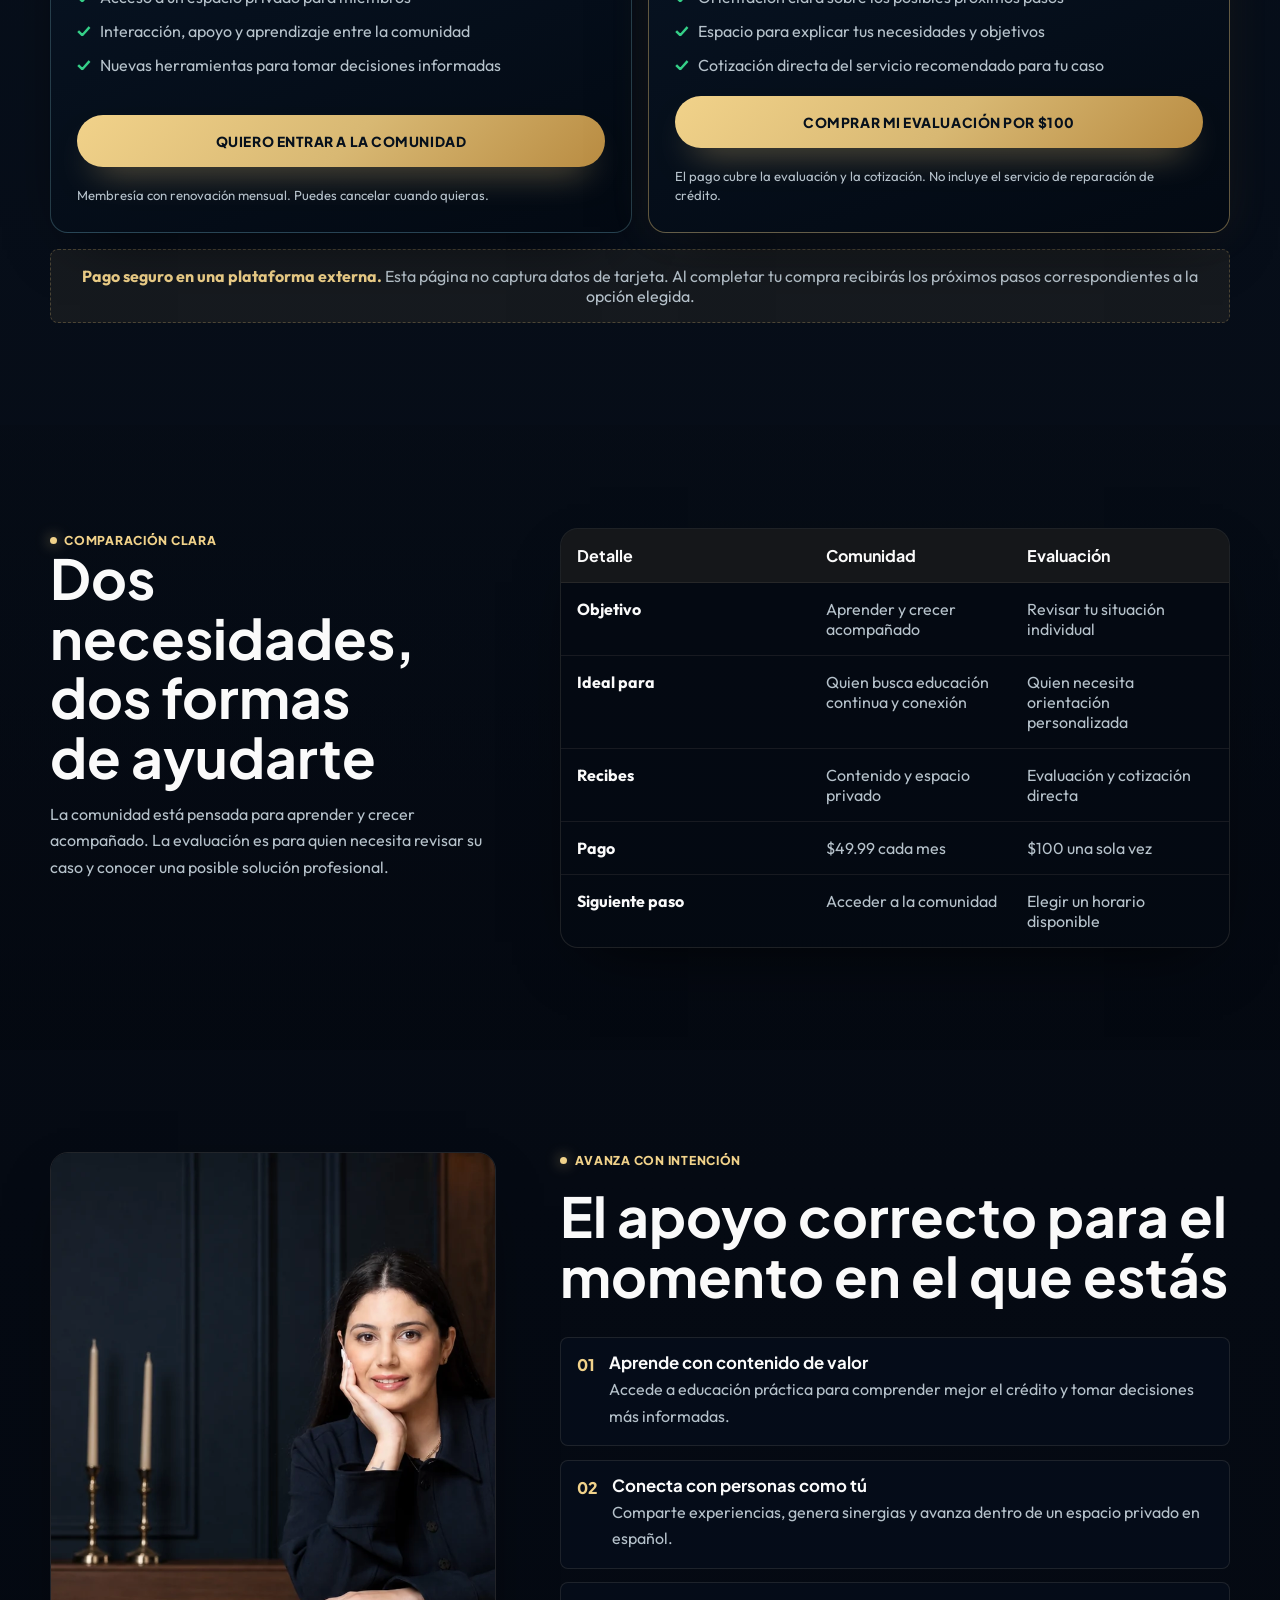
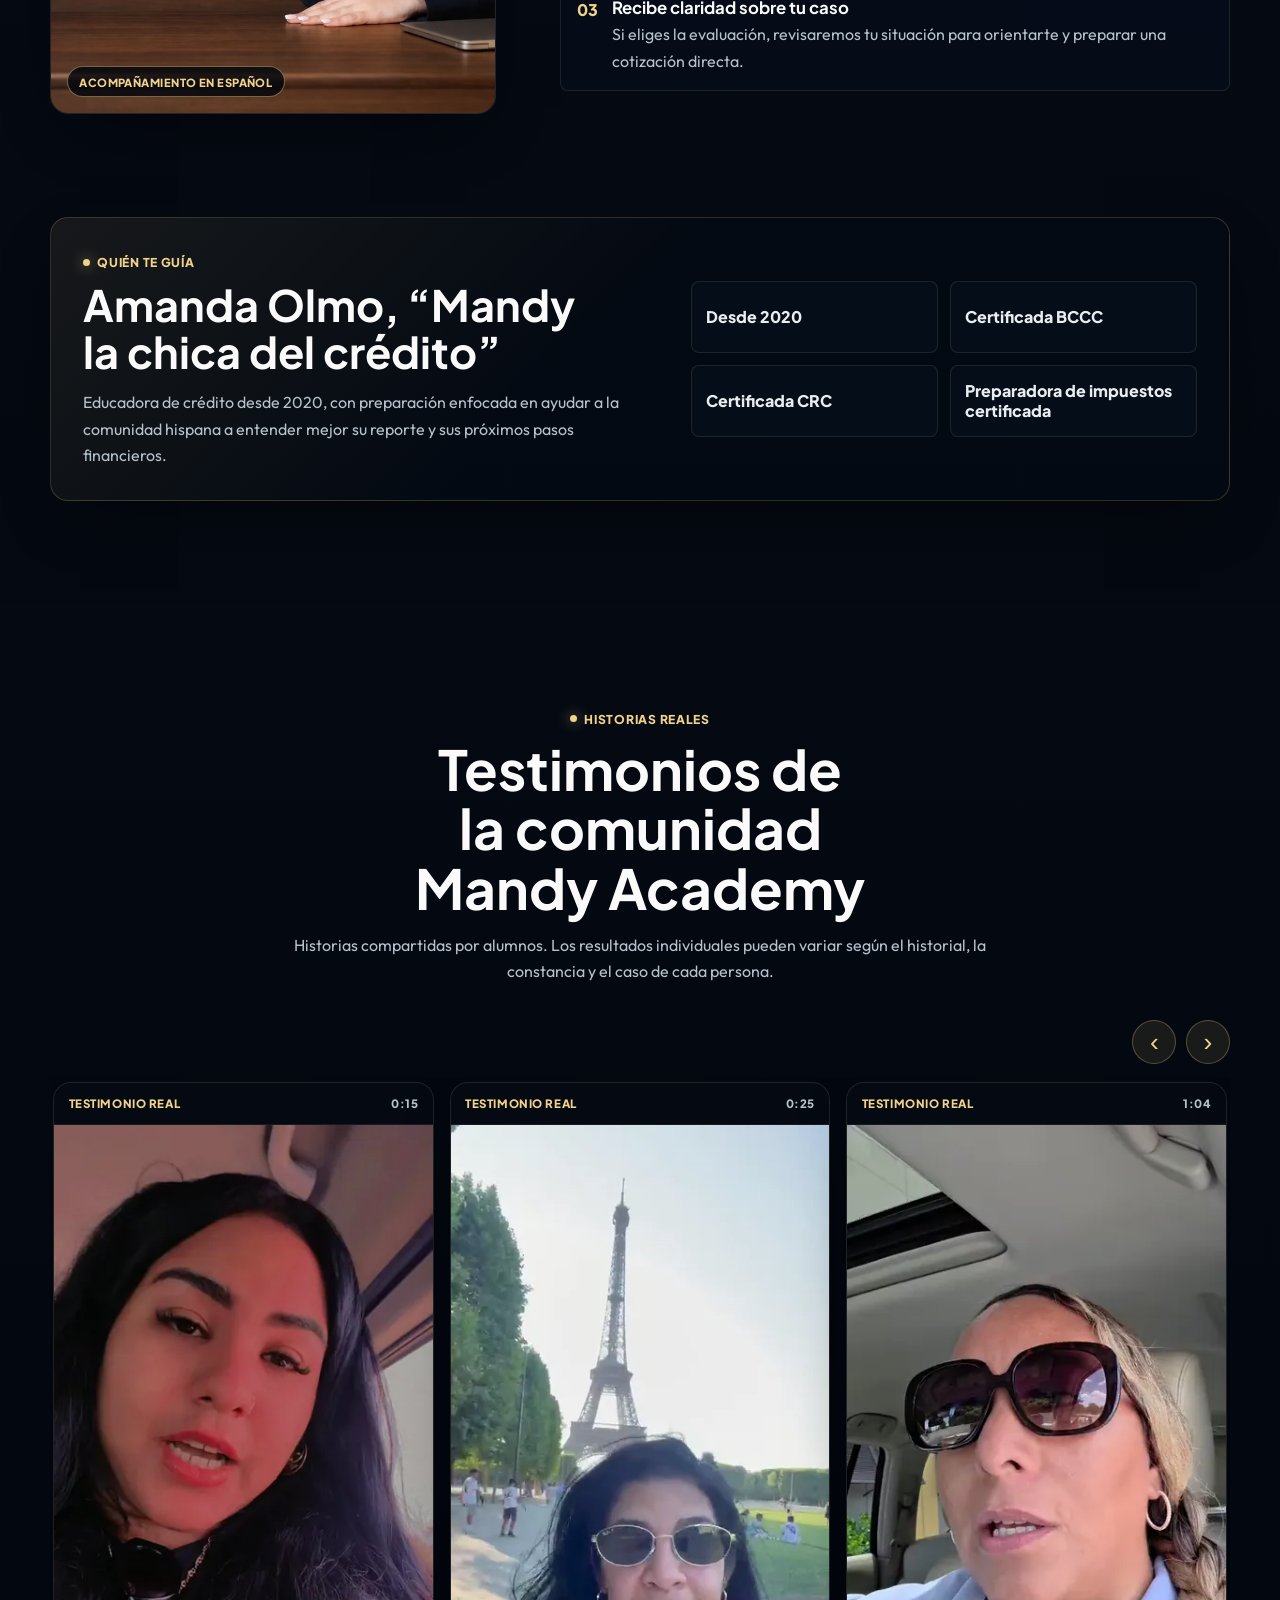
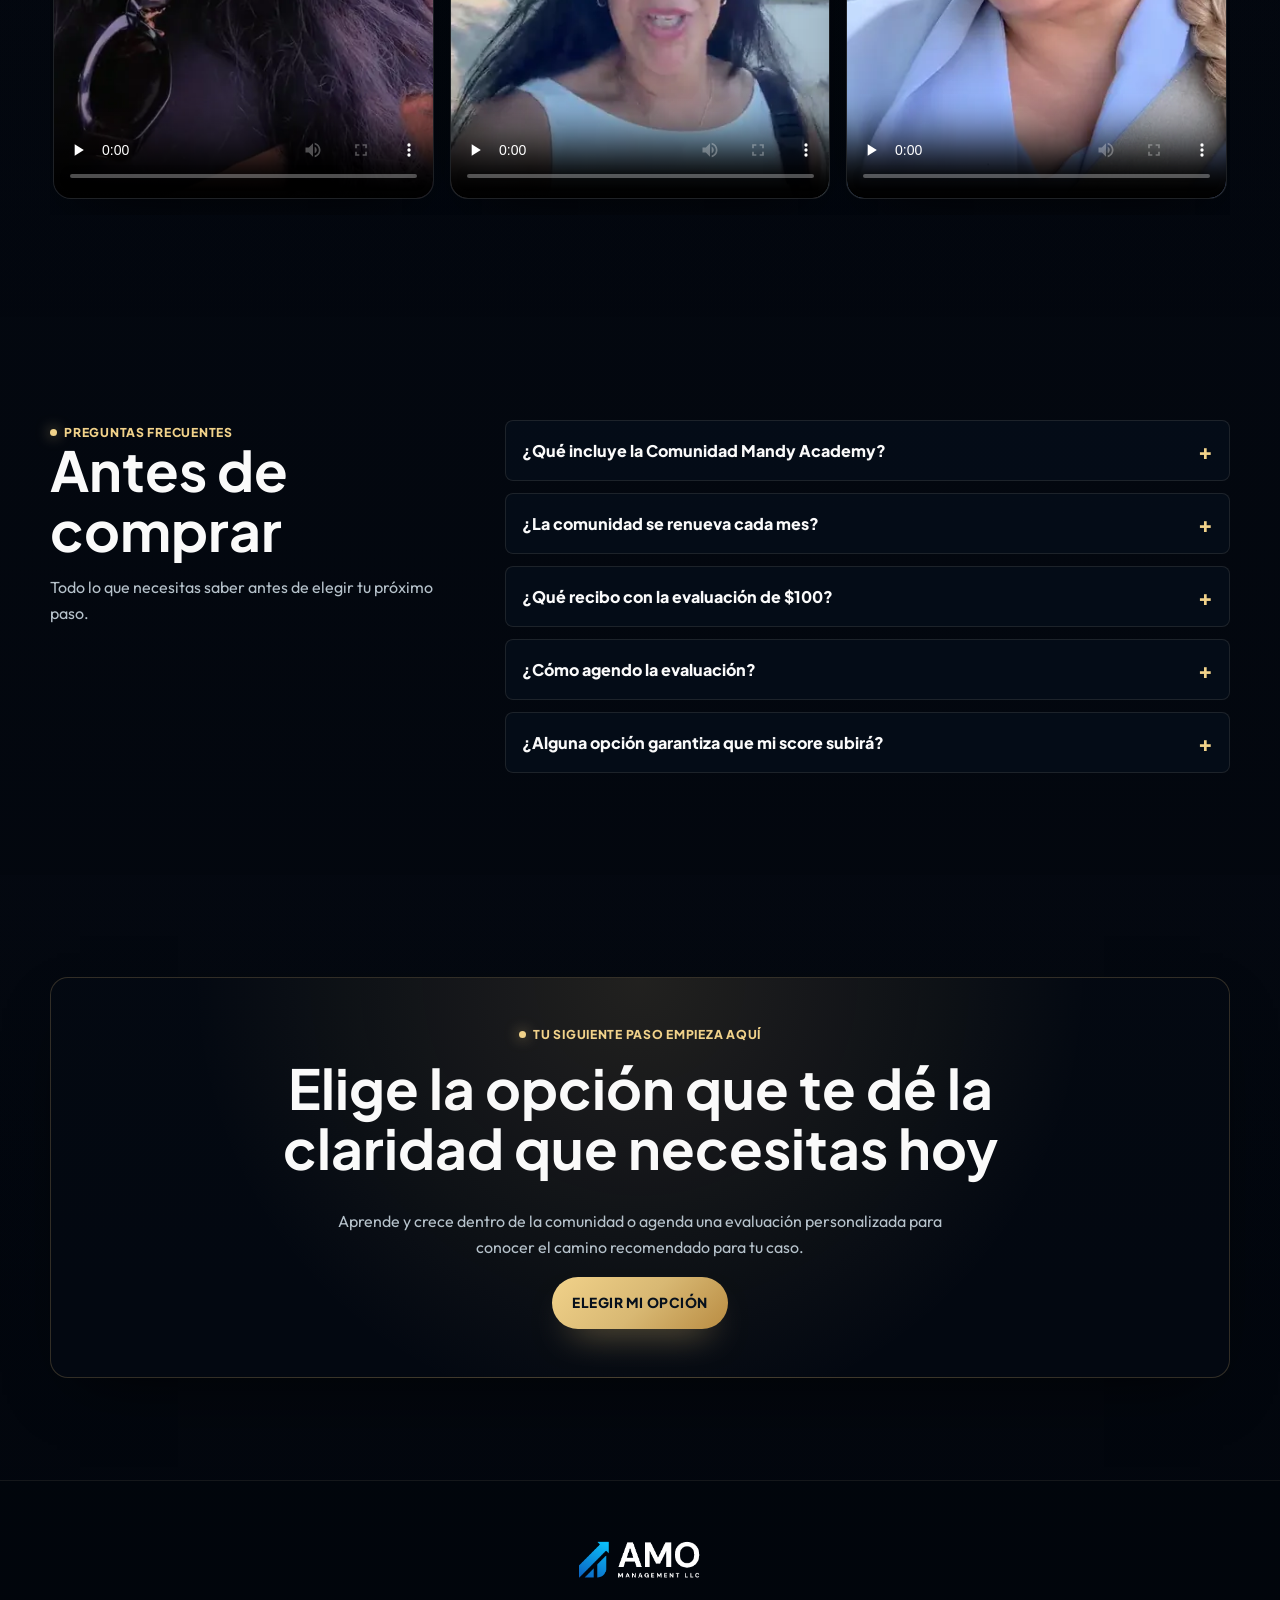
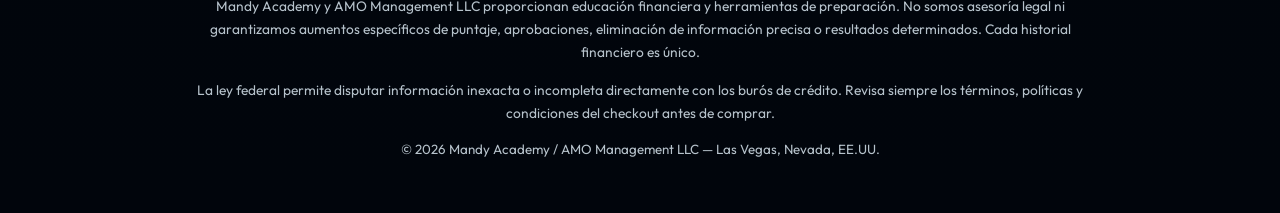
==== commit 1e3d42e0: "separa landing de ofertas y funnel de evaluacion" ====
--- a/index.html
+++ b/index.html
@@ -9,7 +9,7 @@
   <meta property="og:title" content="Elige tu próximo paso | Mandy Academy">
   <meta property="og:description" content="Dos caminos claros para avanzar: comunidad educativa o evaluación personalizada de tu crédito.">
   <meta property="og:type" content="website">
-  <meta property="og:image" content="assets/hero-real.jpeg">
+  <meta property="og:image" content="assets/hero-banner-dos-caminos.webp">
   <link rel="icon" type="image/png" href="assets/favicon-mark.png">
   <link rel="apple-touch-icon" href="assets/favicon-mark.png">
   <link rel="preconnect" href="https://fonts.googleapis.com">
@@ -19,68 +19,28 @@
 </head>
 <body>
   <main id="top">
-    <section class="hero-section" aria-labelledby="hero-title">
+    <section class="hero-section offers-hero-section" aria-labelledby="hero-title">
       <div class="hero-bg" aria-hidden="true"></div>
-      <div class="container hero-grid">
-        <div class="hero-copy">
-          <span class="eyebrow">Dos caminos para avanzar</span>
-          <h1 id="hero-title">Elige cómo avanzar<br>con tu crédito</h1>
-          <p class="hero-lede">
-            Comunidad o evaluación personalizada. Tú eliges cómo avanzar.
-          </p>
-
-          <div class="hero-media" data-hero-media>
-            <div class="media-switch" role="group" aria-label="Elegir contenido principal">
-              <button class="media-switch-button is-active" type="button" data-media-mode="video" aria-pressed="true">
-                <span aria-hidden="true">▶</span> Video
-              </button>
-              <button class="media-switch-button" type="button" data-media-mode="presentation" aria-pressed="false">
-                <span aria-hidden="true">✦</span> Presentación
-              </button>
-            </div>
-
-            <div class="hero-media-stage">
-              <section class="media-panel media-video-panel is-active" data-media-panel="video" aria-label="Video de Amanda">
-                <div class="vsl-ambient" aria-hidden="true"></div>
-                <div class="vsl-context">
-                  <span class="section-tag">Mensaje de Amanda</span>
-                  <h2>Conoce las dos formas de avanzar</h2>
-                  <p>En 81 segundos, Amanda te explica para quién es cada opción y qué puedes esperar después de elegir.</p>
-                  <ul>
-                    <li>Comunidad educativa en español</li>
-                    <li>Evaluación individual de tu caso</li>
-                  </ul>
-                </div>
-                <div class="vsl-player" data-vsl-player>
-                  <span class="vsl-badge">Amanda Olmo · 1:21</span>
-                  <video controls playsinline preload="metadata" poster="assets/consulta-100-poster.webp" data-vsl-video aria-label="Amanda explica la evaluación personalizada de crédito de 100 dólares">
-                    <source src="assets/consulta-100.mp4" type="video/mp4">
-                    Tu navegador no puede reproducir este video.
-                  </video>
-                </div>
-              </section>
-
-              <section class="media-panel media-presentation-panel" data-media-panel="presentation" aria-label="Presentación de opciones" hidden>
-                <div class="hero-banner-viewport" data-hero-banner aria-live="polite"></div>
-                <div class="hero-banner-controls">
-                  <button class="hero-banner-arrow" type="button" data-hero-banner-prev aria-label="Banner anterior">‹</button>
-                  <div class="hero-banner-dots" data-hero-banner-dots role="group" aria-label="Elegir banner"></div>
-                  <button class="hero-banner-arrow" type="button" data-hero-banner-next aria-label="Banner siguiente">›</button>
-                </div>
-              </section>
-            </div>
-          </div>
-
-          <div class="hero-actions">
+      <div class="container offers-hero-layout">
+        <div class="offers-hero" data-offers-hero>
+          <picture class="offers-hero-picture" data-offers-hero-picture>
+            <source media="(max-width: 680px)" srcset="assets/hero-banner-dos-caminos.webp" data-offers-hero-mobile>
+            <img src="assets/hero-banner-dos-caminos.webp" alt="Amanda Olmo presenta dos caminos para avanzar con el crédito" width="1672" height="941" fetchpriority="high" decoding="async" data-offers-hero-image>
+          </picture>
+          <video class="offers-hero-video" muted loop playsinline preload="metadata" data-offers-hero-video hidden aria-hidden="true"></video>
+          <div class="offers-hero-shade" aria-hidden="true"></div>
+          <div class="offers-hero-copy">
+            <span class="eyebrow">Dos opciones para avanzar</span>
+            <h1 id="hero-title">Elige uno de dos caminos para continuar con tu crédito.</h1>
+            <p>Comunidad Mandy Academy o evaluación personalizada: elige la opción que mejor responda a lo que necesitas hoy.</p>
             <button class="btn btn-primary" type="button" data-scroll-offers>Ver las dos opciones</button>
           </div>
-          <ul class="trust-list" aria-label="Puntos de confianza">
-            <li>100% en español</li>
-            <li>Educación responsable</li>
-            <li>Próximos pasos claros</li>
-          </ul>
-        </div>
-
+        </div>
+        <ul class="trust-list offers-hero-trust" aria-label="Puntos de confianza">
+          <li>100% en español</li>
+          <li>Educación responsable</li>
+          <li>Próximos pasos claros</li>
+        </ul>
       </div>
     </section>
 
@@ -92,7 +52,7 @@
           <p>Las dos opciones te ayudan a avanzar de forma distinta. Elige la que mejor se adapte a tu momento y a la orientación que buscas.</p>
         </div>
 
-        <div class="offer-grid" id="offer-grid" aria-live="polite"></div>
+        <div class="offer-grid" id="offer-grid" data-offer-ids="comunidad,evaluacion" aria-live="polite"></div>
 
         <div class="checkout-note" role="note">
           <strong>Pago seguro en una plataforma externa.</strong>
--- a/css/styles.css
+++ b/css/styles.css
@@ -114,6 +114,107 @@
     radial-gradient(circle at 55% 80%, rgba(143, 216, 232, 0.12), transparent 34rem);
 }
 
+.offers-hero-section {
+  padding-block: 1.5rem;
+}
+
+.offers-hero-layout {
+  display: grid;
+  gap: 0.9rem;
+  justify-items: center;
+}
+
+.offers-hero {
+  position: relative;
+  width: 100%;
+  aspect-ratio: 16 / 9;
+  overflow: hidden;
+  isolation: isolate;
+  border: 1px solid rgba(216, 184, 115, 0.34);
+  border-radius: 22px;
+  background: #01050b;
+  box-shadow: var(--shadow), 0 0 64px rgba(216, 184, 115, 0.1);
+}
+
+.offers-hero-picture,
+.offers-hero-picture img,
+.offers-hero-video {
+  position: absolute;
+  inset: 0;
+  width: 100%;
+  height: 100%;
+}
+
+.offers-hero-picture {
+  z-index: -3;
+  display: block;
+  opacity: 1;
+  transition: opacity 0.35s ease;
+}
+
+.offers-hero-picture img,
+.offers-hero-video {
+  object-fit: cover;
+  object-position: center;
+}
+
+.offers-hero-video {
+  z-index: -2;
+  opacity: 0;
+  transition: opacity 0.35s ease;
+}
+
+.offers-hero-video[hidden] {
+  display: none;
+}
+
+.offers-hero.is-video-ready .offers-hero-picture {
+  opacity: 0;
+}
+
+.offers-hero.is-video-ready .offers-hero-video {
+  opacity: 1;
+}
+
+.offers-hero-shade {
+  position: absolute;
+  inset: 0;
+  z-index: -1;
+  background:
+    linear-gradient(90deg, rgba(2, 6, 13, 0.94) 0%, rgba(2, 6, 13, 0.75) 38%, rgba(2, 6, 13, 0.12) 72%),
+    linear-gradient(0deg, rgba(2, 6, 13, 0.44), transparent 42%);
+  pointer-events: none;
+}
+
+.offers-hero-copy {
+  position: absolute;
+  top: 50%;
+  left: clamp(1.5rem, 6vw, 5rem);
+  display: grid;
+  gap: 1rem;
+  justify-items: start;
+  width: min(48%, 570px);
+  transform: translateY(-50%);
+  text-align: left;
+}
+
+.offers-hero-copy h1 {
+  max-width: 13ch;
+  font-size: clamp(2.5rem, 4.8vw, 4.75rem);
+  color: #fff;
+  text-shadow: 0 10px 30px rgba(0, 0, 0, 0.5);
+}
+
+.offers-hero-copy p {
+  max-width: 40ch;
+  color: var(--soft);
+  font-size: clamp(1rem, 1.6vw, 1.16rem);
+}
+
+.offers-hero-trust {
+  justify-content: center;
+}
+
 .hero-grid {
   display: grid;
   grid-template-columns: minmax(0, 1fr);
@@ -585,6 +686,12 @@
   align-items: stretch;
 }
 
+.offer-grid.is-single {
+  width: min(100%, 720px);
+  grid-template-columns: minmax(0, 1fr);
+  margin-inline: auto;
+}
+
 .offer-card {
   position: relative;
   display: flex;
@@ -1418,6 +1525,61 @@
     text-wrap: balance;
   }
 
+  .offers-hero-section {
+    padding: 0.7rem 0 2rem;
+  }
+
+  .offers-hero-layout {
+    gap: 0.65rem;
+  }
+
+  .offers-hero {
+    aspect-ratio: 4 / 5;
+    border-radius: 16px;
+  }
+
+  .offers-hero-picture img,
+  .offers-hero-video {
+    object-position: 62% center;
+  }
+
+  .offers-hero-shade {
+    background:
+      linear-gradient(0deg, rgba(2, 6, 13, 0.98) 0%, rgba(2, 6, 13, 0.78) 52%, rgba(2, 6, 13, 0.08) 88%),
+      linear-gradient(90deg, rgba(2, 6, 13, 0.58), transparent 80%);
+  }
+
+  .offers-hero-copy {
+    top: auto;
+    right: 1rem;
+    bottom: 1rem;
+    left: 1rem;
+    gap: 0.55rem;
+    width: auto;
+    transform: none;
+  }
+
+  .offers-hero-copy .eyebrow {
+    padding: 0.34rem 0.56rem;
+    font-size: 0.58rem;
+  }
+
+  .offers-hero-copy h1 {
+    max-width: 14ch;
+    font-size: clamp(1.72rem, 7.7vw, 2rem);
+    line-height: 1.04;
+  }
+
+  .offers-hero-copy p {
+    max-width: 34ch;
+    font-size: 0.84rem;
+    line-height: 1.32;
+  }
+
+  .offers-hero-copy .btn {
+    width: min(100%, 340px);
+  }
+
   .hero-lede {
     max-width: 34ch;
     font-size: 0.84rem;
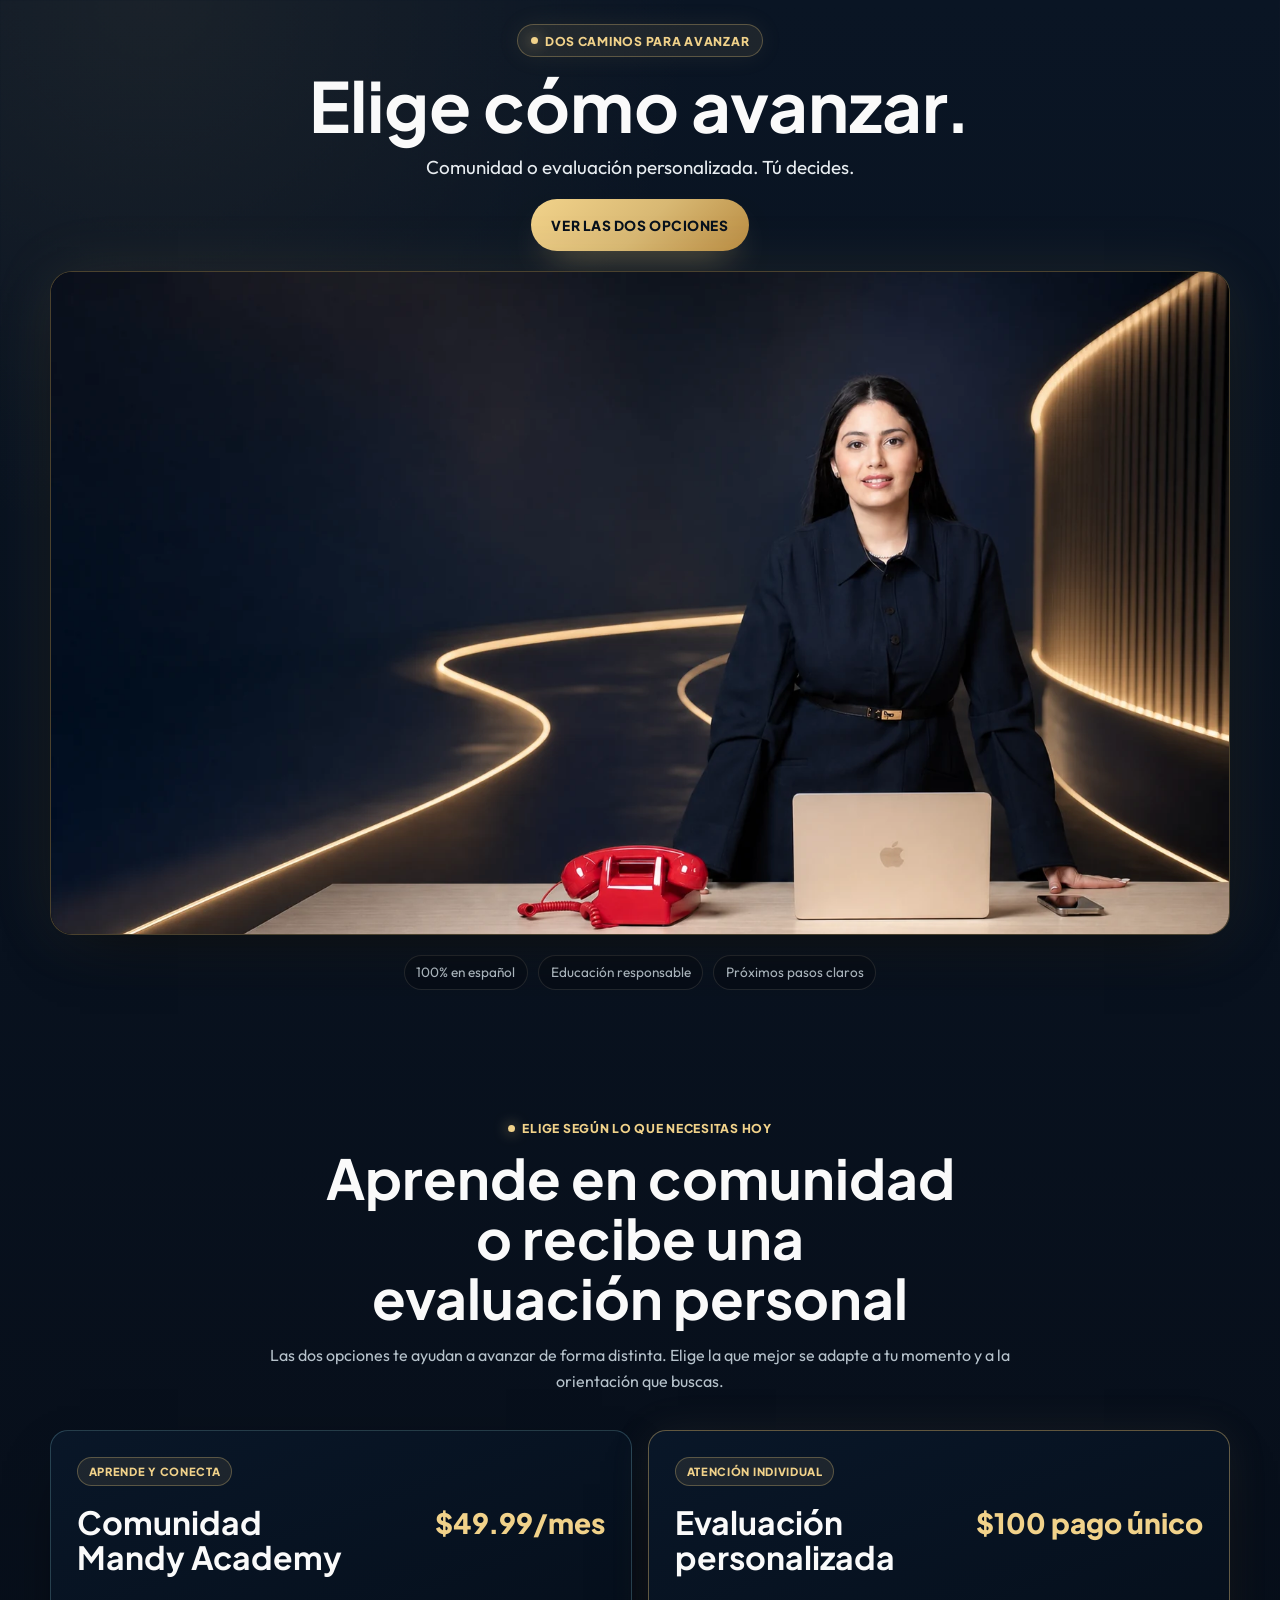
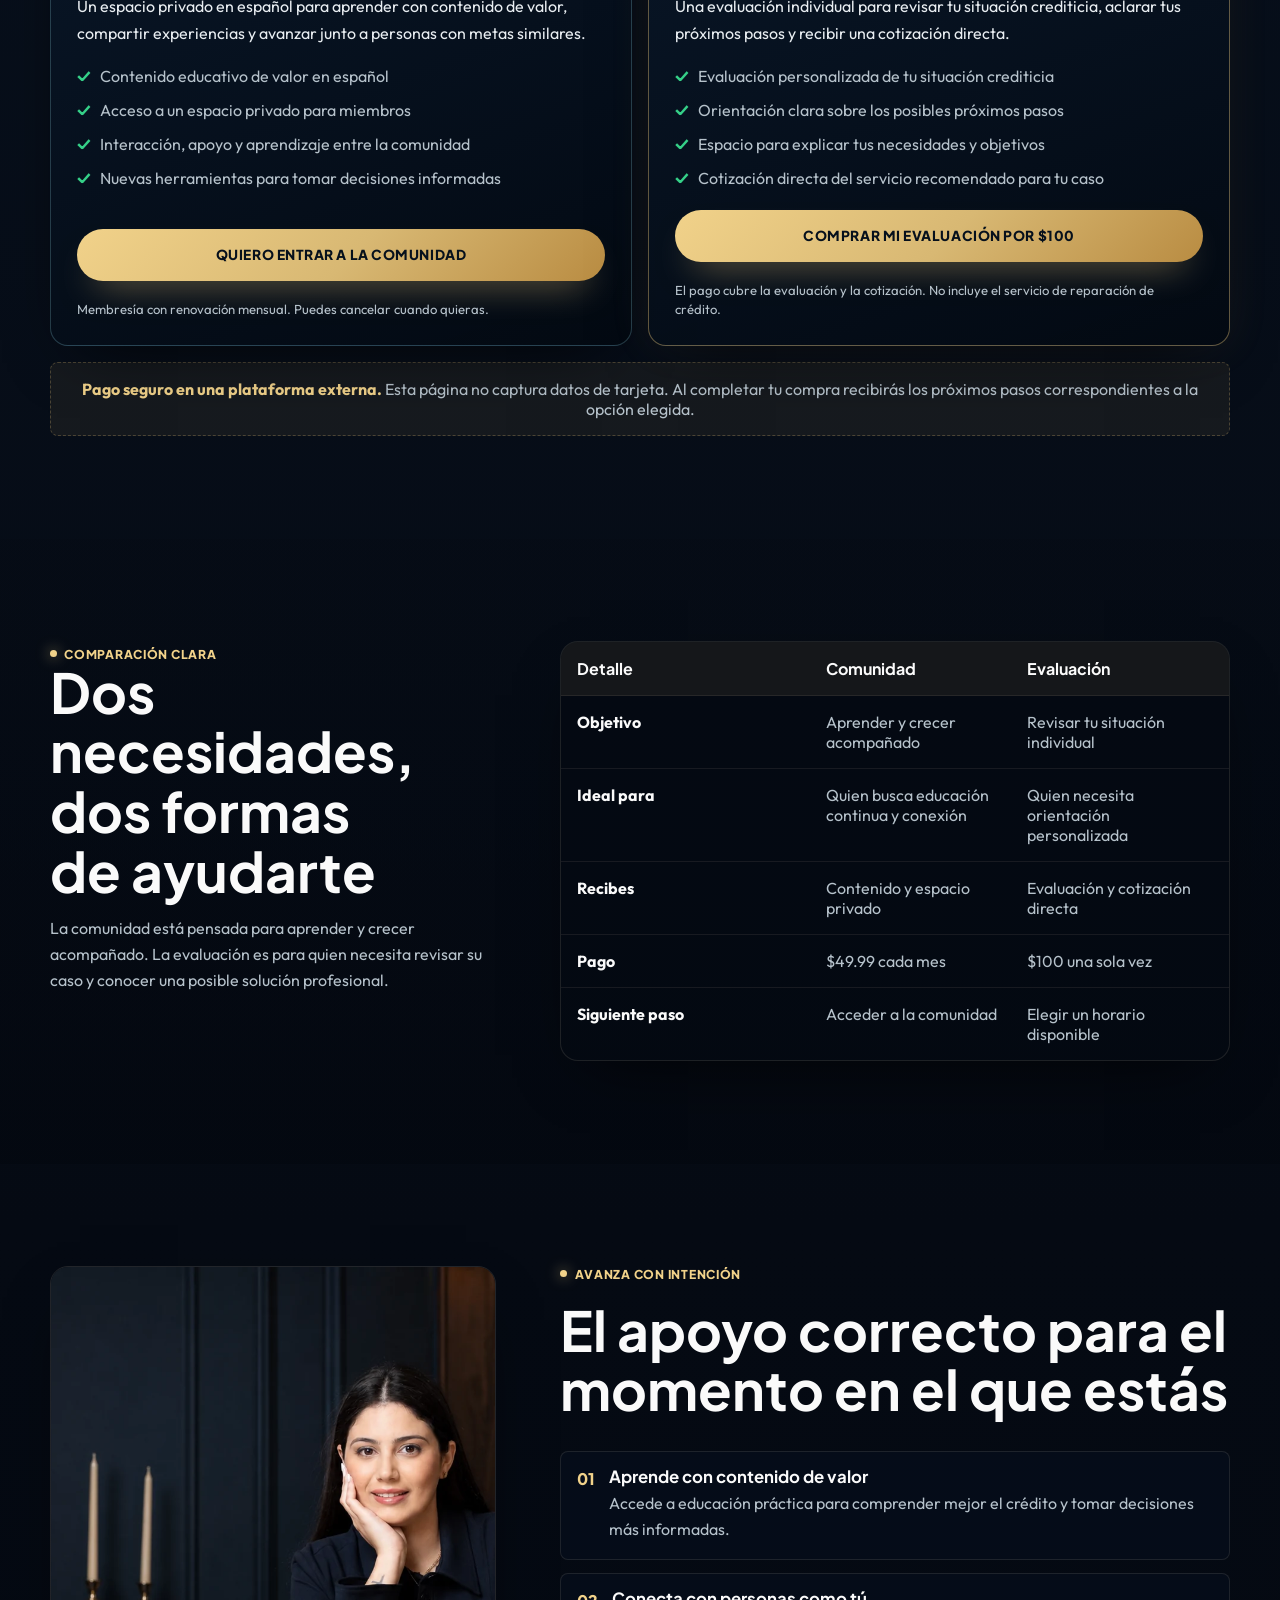
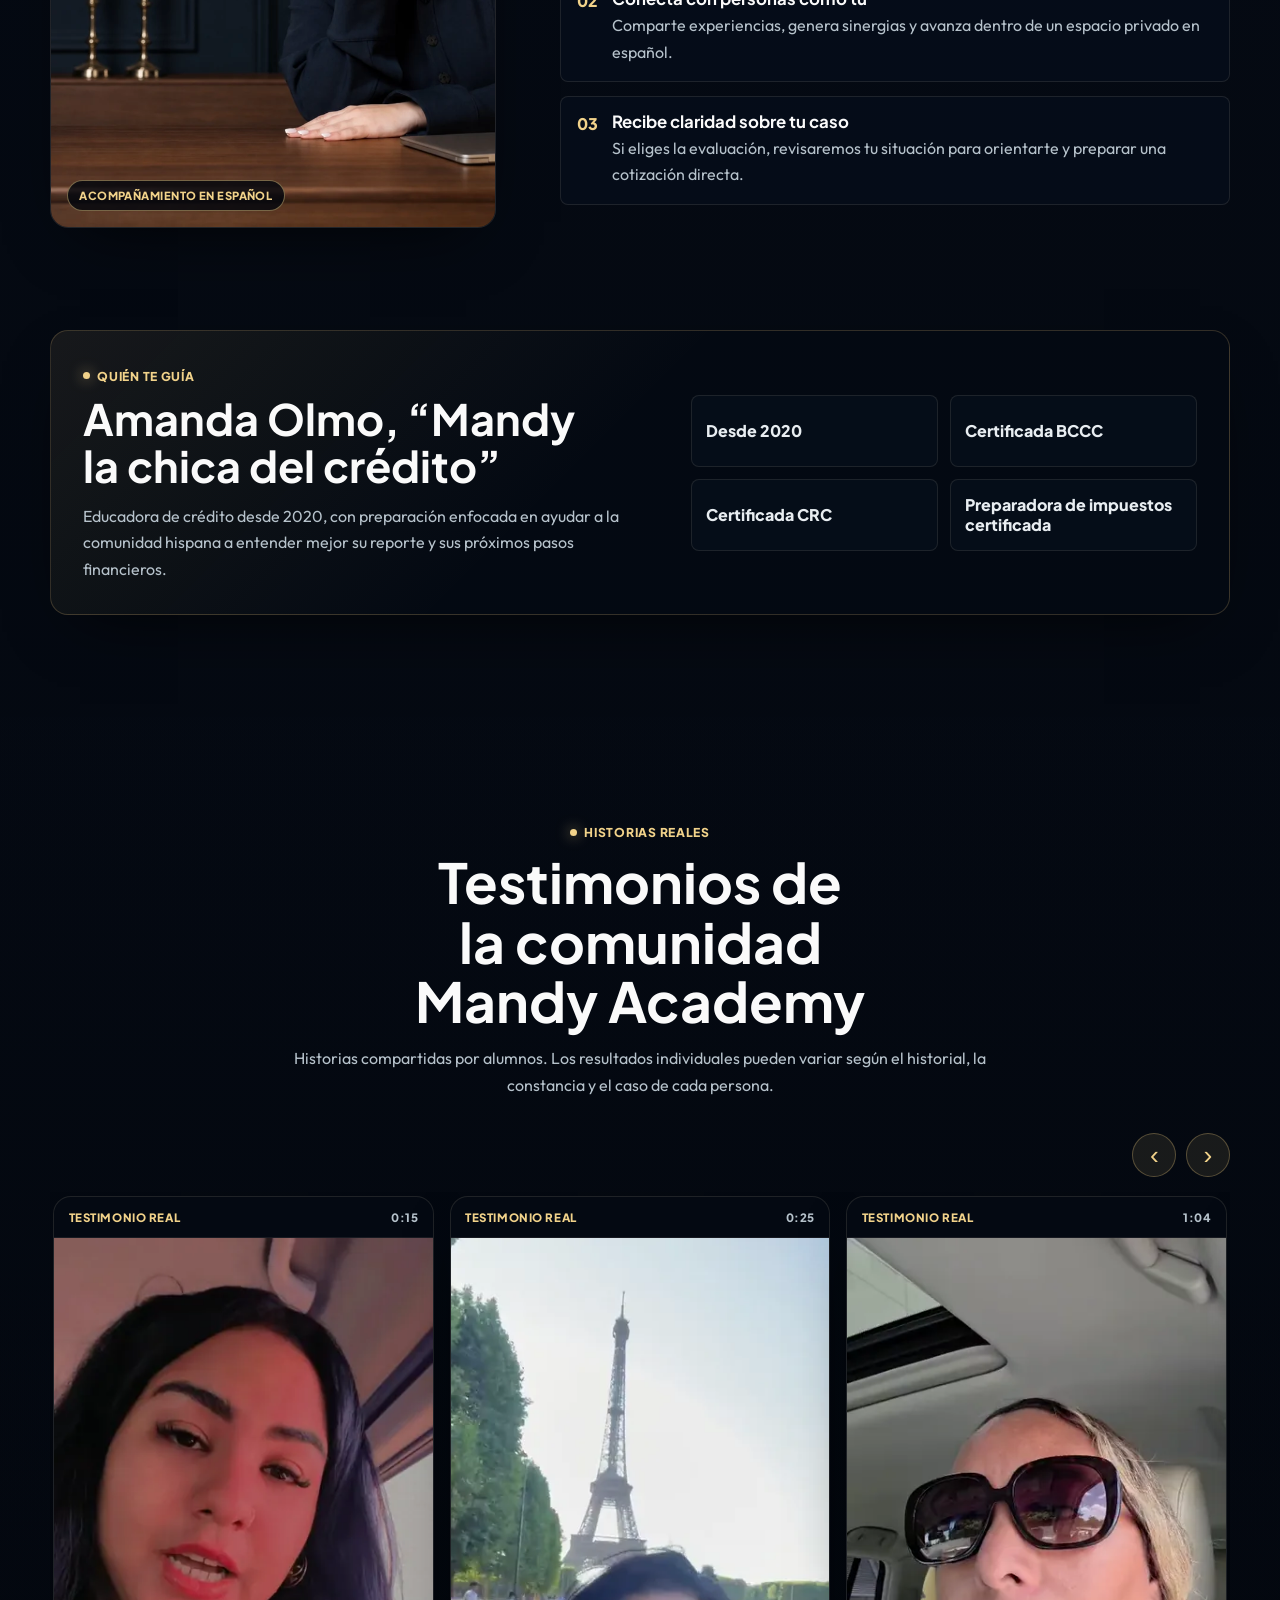
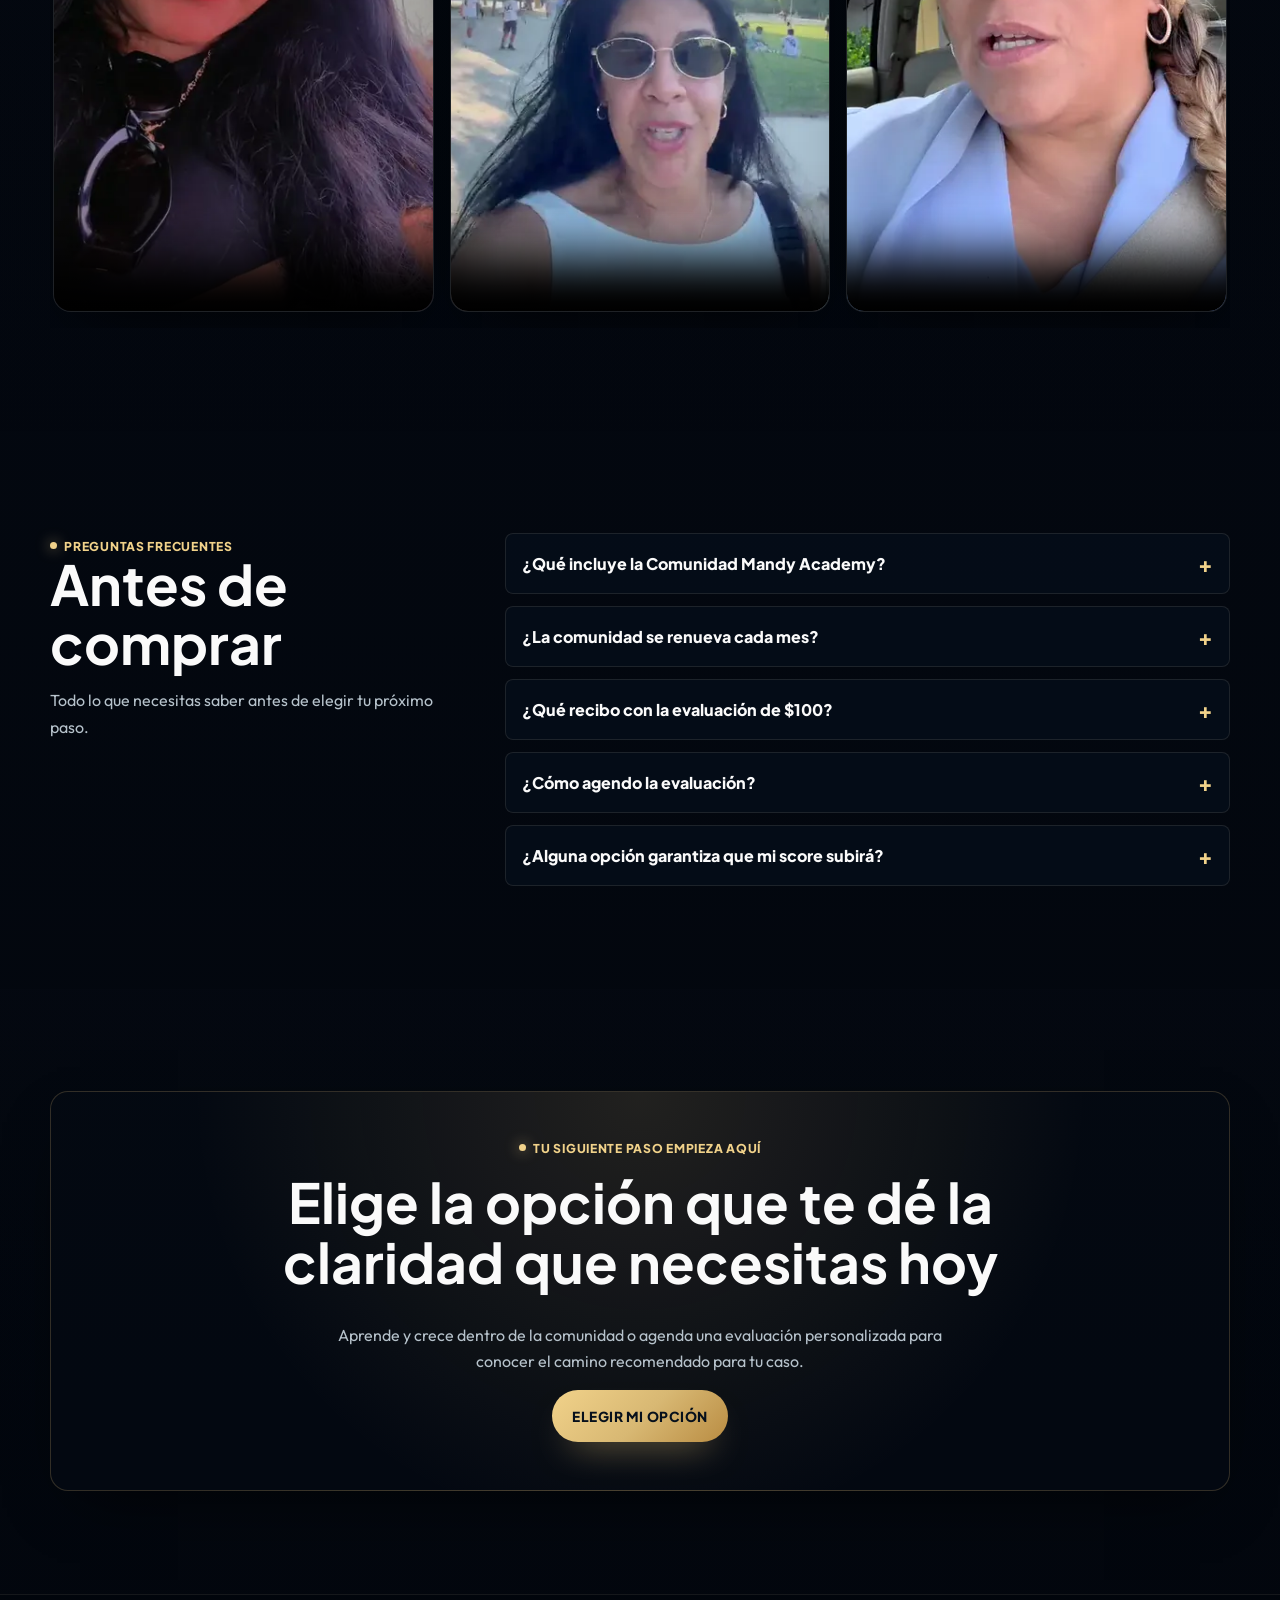
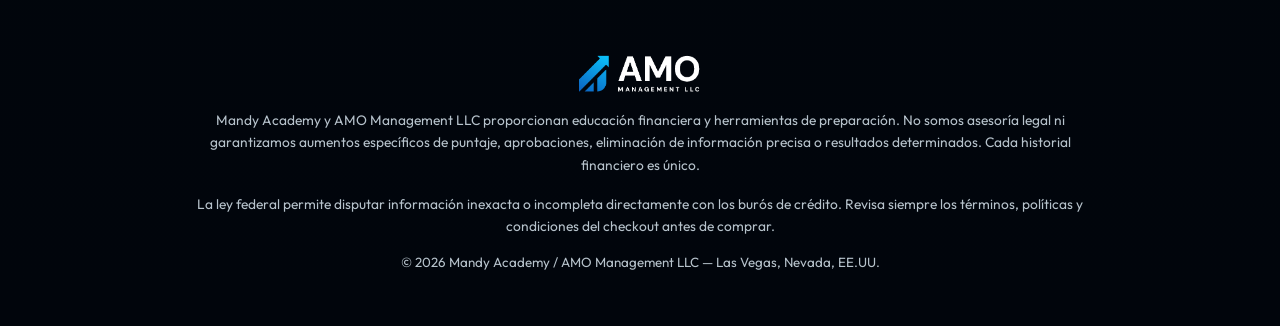
==== commit b03ce763: "configura enrutamiento vercel y ajustes de landing/funnel Añade vercel.json (redirect / -> /ofertas," ====
--- a/index.html
+++ b/index.html
@@ -9,32 +9,32 @@
   <meta property="og:title" content="Elige tu próximo paso | Mandy Academy">
   <meta property="og:description" content="Dos caminos claros para avanzar: comunidad educativa o evaluación personalizada de tu crédito.">
   <meta property="og:type" content="website">
-  <meta property="og:image" content="assets/hero-banner-dos-caminos.webp">
-  <link rel="icon" type="image/png" href="assets/favicon-mark.png">
-  <link rel="apple-touch-icon" href="assets/favicon-mark.png">
+  <meta property="og:image" content="/assets/hero-banner-dos-caminos.webp">
+  <link rel="canonical" href="/ofertas">
+  <link rel="icon" type="image/png" href="/assets/favicon-mark.png">
+  <link rel="apple-touch-icon" href="/assets/favicon-mark.png">
   <link rel="preconnect" href="https://fonts.googleapis.com">
   <link rel="preconnect" href="https://fonts.gstatic.com" crossorigin>
   <link href="https://fonts.googleapis.com/css2?family=Plus+Jakarta+Sans:wght@500;600;700;800&family=Outfit:wght@400;500;600;700&display=swap" rel="stylesheet">
-  <link rel="stylesheet" href="css/styles.css">
+  <link rel="stylesheet" href="/css/styles.css">
 </head>
 <body>
   <main id="top">
     <section class="hero-section offers-hero-section" aria-labelledby="hero-title">
       <div class="hero-bg" aria-hidden="true"></div>
       <div class="container offers-hero-layout">
+        <header class="offers-hero-intro">
+          <span class="eyebrow">Dos caminos para avanzar</span>
+          <h1 id="hero-title">Elige cómo avanzar.</h1>
+          <p>Comunidad o evaluación personalizada. Tú decides.</p>
+          <button class="btn btn-primary" type="button" data-scroll-offers>Ver las dos opciones</button>
+        </header>
         <div class="offers-hero" data-offers-hero>
           <picture class="offers-hero-picture" data-offers-hero-picture>
-            <source media="(max-width: 680px)" srcset="assets/hero-banner-dos-caminos.webp" data-offers-hero-mobile>
-            <img src="assets/hero-banner-dos-caminos.webp" alt="Amanda Olmo presenta dos caminos para avanzar con el crédito" width="1672" height="941" fetchpriority="high" decoding="async" data-offers-hero-image>
+            <source media="(max-width: 680px)" srcset="/assets/hero-banner-dos-caminos.webp" data-offers-hero-mobile>
+            <img src="/assets/hero-banner-dos-caminos.webp" alt="Amanda Olmo presenta dos caminos para avanzar con el crédito" width="1672" height="941" fetchpriority="high" decoding="async" data-offers-hero-image>
           </picture>
           <video class="offers-hero-video" muted loop playsinline preload="metadata" data-offers-hero-video hidden aria-hidden="true"></video>
-          <div class="offers-hero-shade" aria-hidden="true"></div>
-          <div class="offers-hero-copy">
-            <span class="eyebrow">Dos opciones para avanzar</span>
-            <h1 id="hero-title">Elige uno de dos caminos para continuar con tu crédito.</h1>
-            <p>Comunidad Mandy Academy o evaluación personalizada: elige la opción que mejor responda a lo que necesitas hoy.</p>
-            <button class="btn btn-primary" type="button" data-scroll-offers>Ver las dos opciones</button>
-          </div>
         </div>
         <ul class="trust-list offers-hero-trust" aria-label="Puntos de confianza">
           <li>100% en español</li>
@@ -78,7 +78,7 @@
       <div class="container benefits-grid">
         <div class="benefits-visual-column">
           <div class="benefits-media">
-            <img src="assets/hero-banner-comunidad.webp" alt="Amanda Olmo en un espacio profesional y cercano de Mandy Academy" width="1672" height="941" loading="lazy" decoding="async">
+            <img src="/assets/hero-banner-comunidad.webp" alt="Amanda Olmo en un espacio profesional y cercano de Mandy Academy" width="1672" height="941" loading="lazy" decoding="async">
             <span class="visual-selection-label">Acompañamiento en español</span>
           </div>
         </div>
@@ -142,8 +142,8 @@
                 <span>Testimonio real</span>
                 <small>0:15</small>
               </div>
-              <video data-testimonial-video controls playsinline preload="none" poster="assets/testimonio-horizontal.webp" aria-label="Reproducir testimonio real de Mandy Academy">
-                <source src="assets/testimonio-horizontal.mp4" type="video/mp4">
+              <video data-testimonial-video controls playsinline preload="none" poster="/assets/testimonio-horizontal.webp" aria-label="Reproducir testimonio real de Mandy Academy">
+                <source src="/assets/testimonio-horizontal.mp4" type="video/mp4">
               </video>
             </article>
 
@@ -152,8 +152,8 @@
                 <span>Testimonio real</span>
                 <small>0:25</small>
               </div>
-              <video data-testimonial-video controls playsinline preload="none" poster="assets/testimonio-vertical-1.webp" aria-label="Reproducir testimonio real de Mandy Academy">
-                <source src="assets/testimonio-vertical-1.mp4" type="video/mp4">
+              <video data-testimonial-video controls playsinline preload="none" poster="/assets/testimonio-vertical-1.webp" aria-label="Reproducir testimonio real de Mandy Academy">
+                <source src="/assets/testimonio-vertical-1.mp4" type="video/mp4">
               </video>
             </article>
 
@@ -162,8 +162,8 @@
                 <span>Testimonio real</span>
                 <small>1:04</small>
               </div>
-              <video data-testimonial-video controls playsinline preload="none" poster="assets/testimonio-vertical-2.webp" aria-label="Reproducir testimonio real de Mandy Academy">
-                <source src="assets/testimonio-vertical-2.mp4" type="video/mp4">
+              <video data-testimonial-video controls playsinline preload="none" poster="/assets/testimonio-vertical-2.webp" aria-label="Reproducir testimonio real de Mandy Academy">
+                <source src="/assets/testimonio-vertical-2.mp4" type="video/mp4">
               </video>
             </article>
 
@@ -172,8 +172,8 @@
                 <span>Testimonio real</span>
                 <small>1:01</small>
               </div>
-              <video data-testimonial-video controls playsinline preload="none" poster="assets/testimonio-curso-basico.jpg" aria-label="Reproducir testimonio real de Mandy Academy">
-                <source src="assets/testimonio-curso-basico.mp4" type="video/mp4">
+              <video data-testimonial-video controls playsinline preload="none" poster="/assets/testimonio-curso-basico.jpg" aria-label="Reproducir testimonio real de Mandy Academy">
+                <source src="/assets/testimonio-curso-basico.mp4" type="video/mp4">
               </video>
             </article>
           </div>
@@ -255,7 +255,7 @@
 
   <footer class="site-footer">
     <div class="container footer-grid">
-      <img src="assets/logo.png" alt="Mandy Academy" width="120" height="42">
+      <img src="/assets/logo.png" alt="Mandy Academy" width="120" height="42">
       <p>
         Mandy Academy y AMO Management LLC proporcionan educación financiera y herramientas de preparación. No somos asesoría legal ni garantizamos aumentos específicos de puntaje, aprobaciones, eliminación de información precisa o resultados determinados. Cada historial financiero es único.
       </p>
@@ -272,6 +272,6 @@
     <button class="btn btn-primary" type="button" data-scroll-offers>Ver las dos opciones</button>
   </nav>
 
-  <script src="js/app.js"></script>
+  <script src="/js/app.js"></script>
 </body>
 </html>
--- a/css/styles.css
+++ b/css/styles.css
@@ -115,13 +115,37 @@
 }
 
 .offers-hero-section {
-  padding-block: 1.5rem;
+  padding: clamp(2rem, 4vw, 3.5rem) 0 4rem;
 }
 
 .offers-hero-layout {
   display: grid;
-  gap: 0.9rem;
+  gap: 1.25rem;
   justify-items: center;
+}
+
+.offers-hero-intro {
+  display: grid;
+  justify-items: center;
+  gap: 0.85rem;
+  width: min(100%, 900px);
+  text-align: center;
+}
+
+.offers-hero-intro h1 {
+  max-width: 18ch;
+  font-size: clamp(2.7rem, 5.4vw, 5.25rem);
+  line-height: 0.98;
+  text-wrap: balance;
+}
+
+.offers-hero-intro p {
+  color: var(--soft);
+  font-size: clamp(1rem, 1.6vw, 1.18rem);
+}
+
+.offers-hero-intro .btn {
+  margin-top: 0.15rem;
 }
 
 .offers-hero {
@@ -174,41 +198,6 @@
 
 .offers-hero.is-video-ready .offers-hero-video {
   opacity: 1;
-}
-
-.offers-hero-shade {
-  position: absolute;
-  inset: 0;
-  z-index: -1;
-  background:
-    linear-gradient(90deg, rgba(2, 6, 13, 0.94) 0%, rgba(2, 6, 13, 0.75) 38%, rgba(2, 6, 13, 0.12) 72%),
-    linear-gradient(0deg, rgba(2, 6, 13, 0.44), transparent 42%);
-  pointer-events: none;
-}
-
-.offers-hero-copy {
-  position: absolute;
-  top: 50%;
-  left: clamp(1.5rem, 6vw, 5rem);
-  display: grid;
-  gap: 1rem;
-  justify-items: start;
-  width: min(48%, 570px);
-  transform: translateY(-50%);
-  text-align: left;
-}
-
-.offers-hero-copy h1 {
-  max-width: 13ch;
-  font-size: clamp(2.5rem, 4.8vw, 4.75rem);
-  color: #fff;
-  text-shadow: 0 10px 30px rgba(0, 0, 0, 0.5);
-}
-
-.offers-hero-copy p {
-  max-width: 40ch;
-  color: var(--soft);
-  font-size: clamp(1rem, 1.6vw, 1.16rem);
 }
 
 .offers-hero-trust {
@@ -1526,11 +1515,35 @@
   }
 
   .offers-hero-section {
-    padding: 0.7rem 0 2rem;
+    padding: 1rem 0 2.25rem;
   }
 
   .offers-hero-layout {
-    gap: 0.65rem;
+    gap: 0.75rem;
+  }
+
+  .offers-hero-intro {
+    gap: 0.58rem;
+  }
+
+  .offers-hero-intro .eyebrow {
+    padding: 0.34rem 0.56rem;
+    font-size: 0.58rem;
+  }
+
+  .offers-hero-intro h1 {
+    max-width: 13ch;
+    font-size: clamp(2rem, 9.6vw, 2.65rem);
+    line-height: 1;
+  }
+
+  .offers-hero-intro p {
+    font-size: 0.88rem;
+    line-height: 1.3;
+  }
+
+  .offers-hero-intro .btn {
+    width: min(100%, 340px);
   }
 
   .offers-hero {
@@ -1540,44 +1553,7 @@
 
   .offers-hero-picture img,
   .offers-hero-video {
-    object-position: 62% center;
-  }
-
-  .offers-hero-shade {
-    background:
-      linear-gradient(0deg, rgba(2, 6, 13, 0.98) 0%, rgba(2, 6, 13, 0.78) 52%, rgba(2, 6, 13, 0.08) 88%),
-      linear-gradient(90deg, rgba(2, 6, 13, 0.58), transparent 80%);
-  }
-
-  .offers-hero-copy {
-    top: auto;
-    right: 1rem;
-    bottom: 1rem;
-    left: 1rem;
-    gap: 0.55rem;
-    width: auto;
-    transform: none;
-  }
-
-  .offers-hero-copy .eyebrow {
-    padding: 0.34rem 0.56rem;
-    font-size: 0.58rem;
-  }
-
-  .offers-hero-copy h1 {
-    max-width: 14ch;
-    font-size: clamp(1.72rem, 7.7vw, 2rem);
-    line-height: 1.04;
-  }
-
-  .offers-hero-copy p {
-    max-width: 34ch;
-    font-size: 0.84rem;
-    line-height: 1.32;
-  }
-
-  .offers-hero-copy .btn {
-    width: min(100%, 340px);
+    object-position: 69% center;
   }
 
   .hero-lede {
